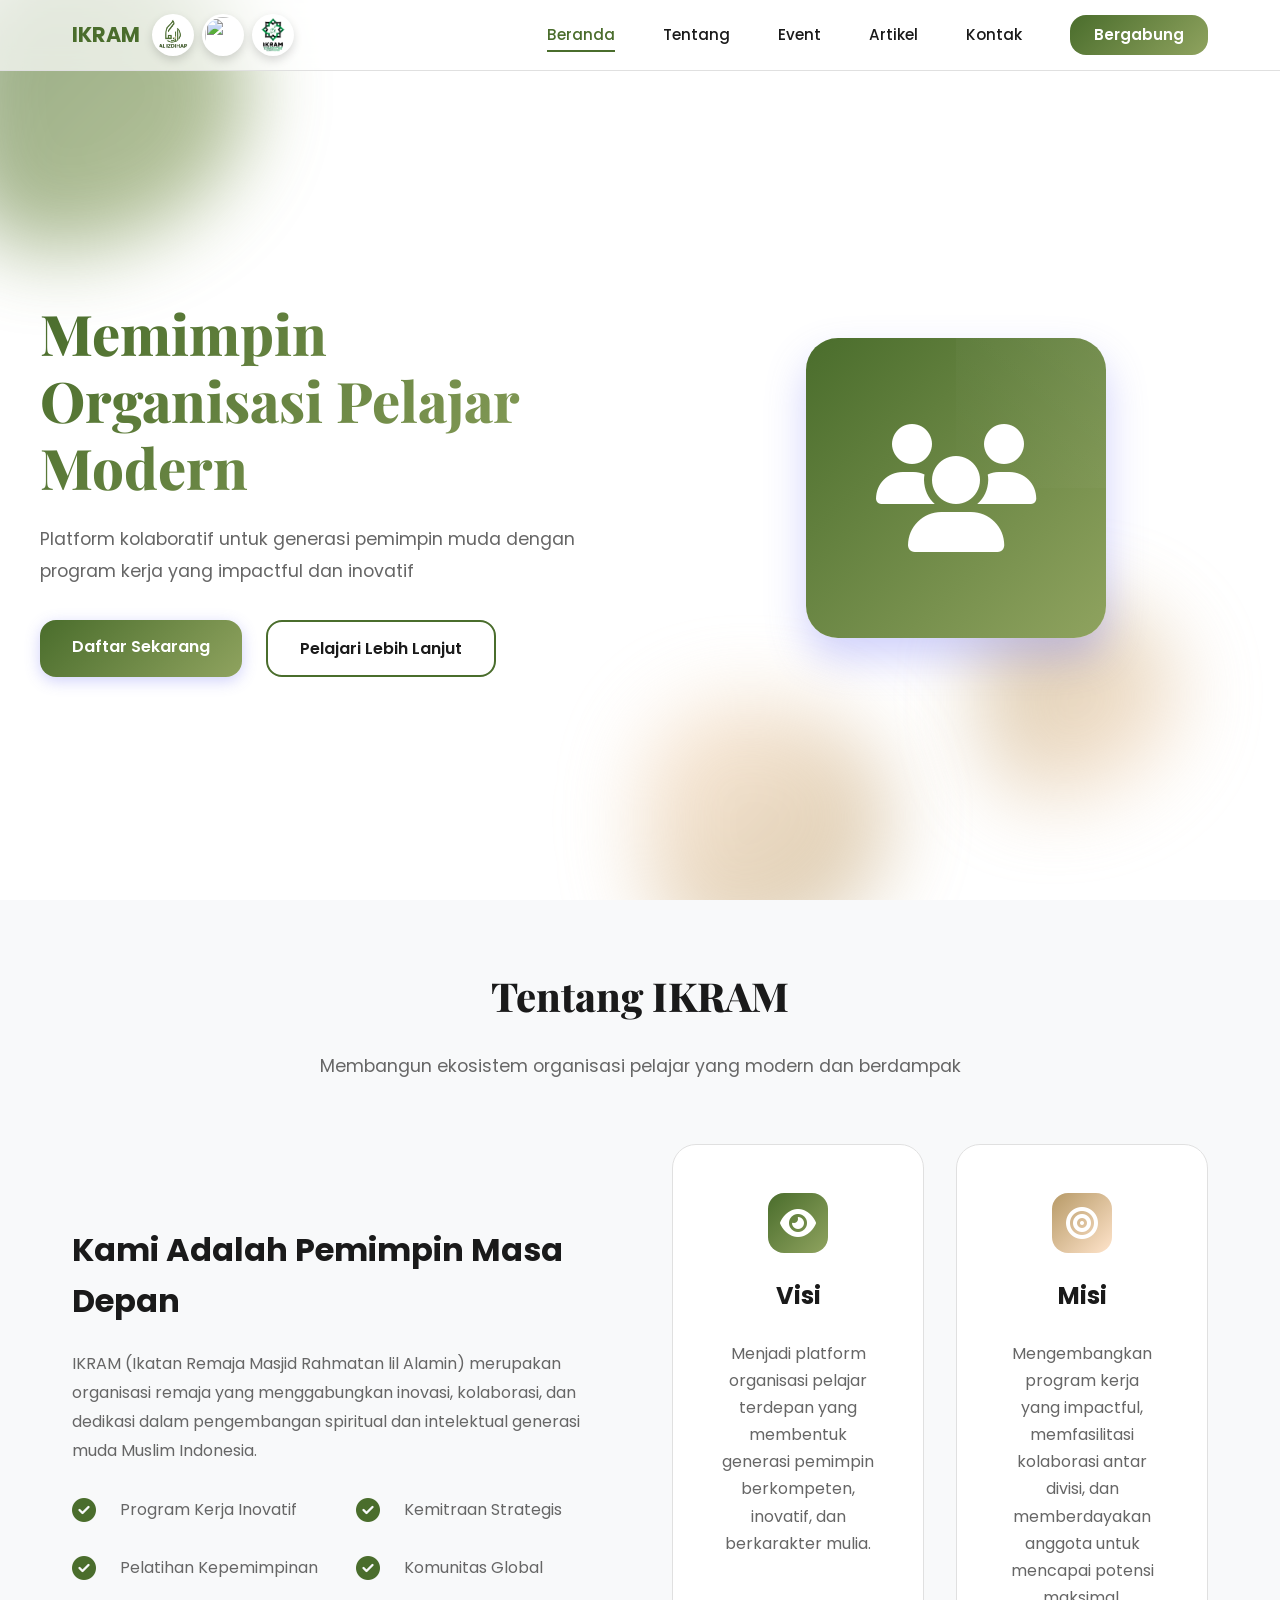
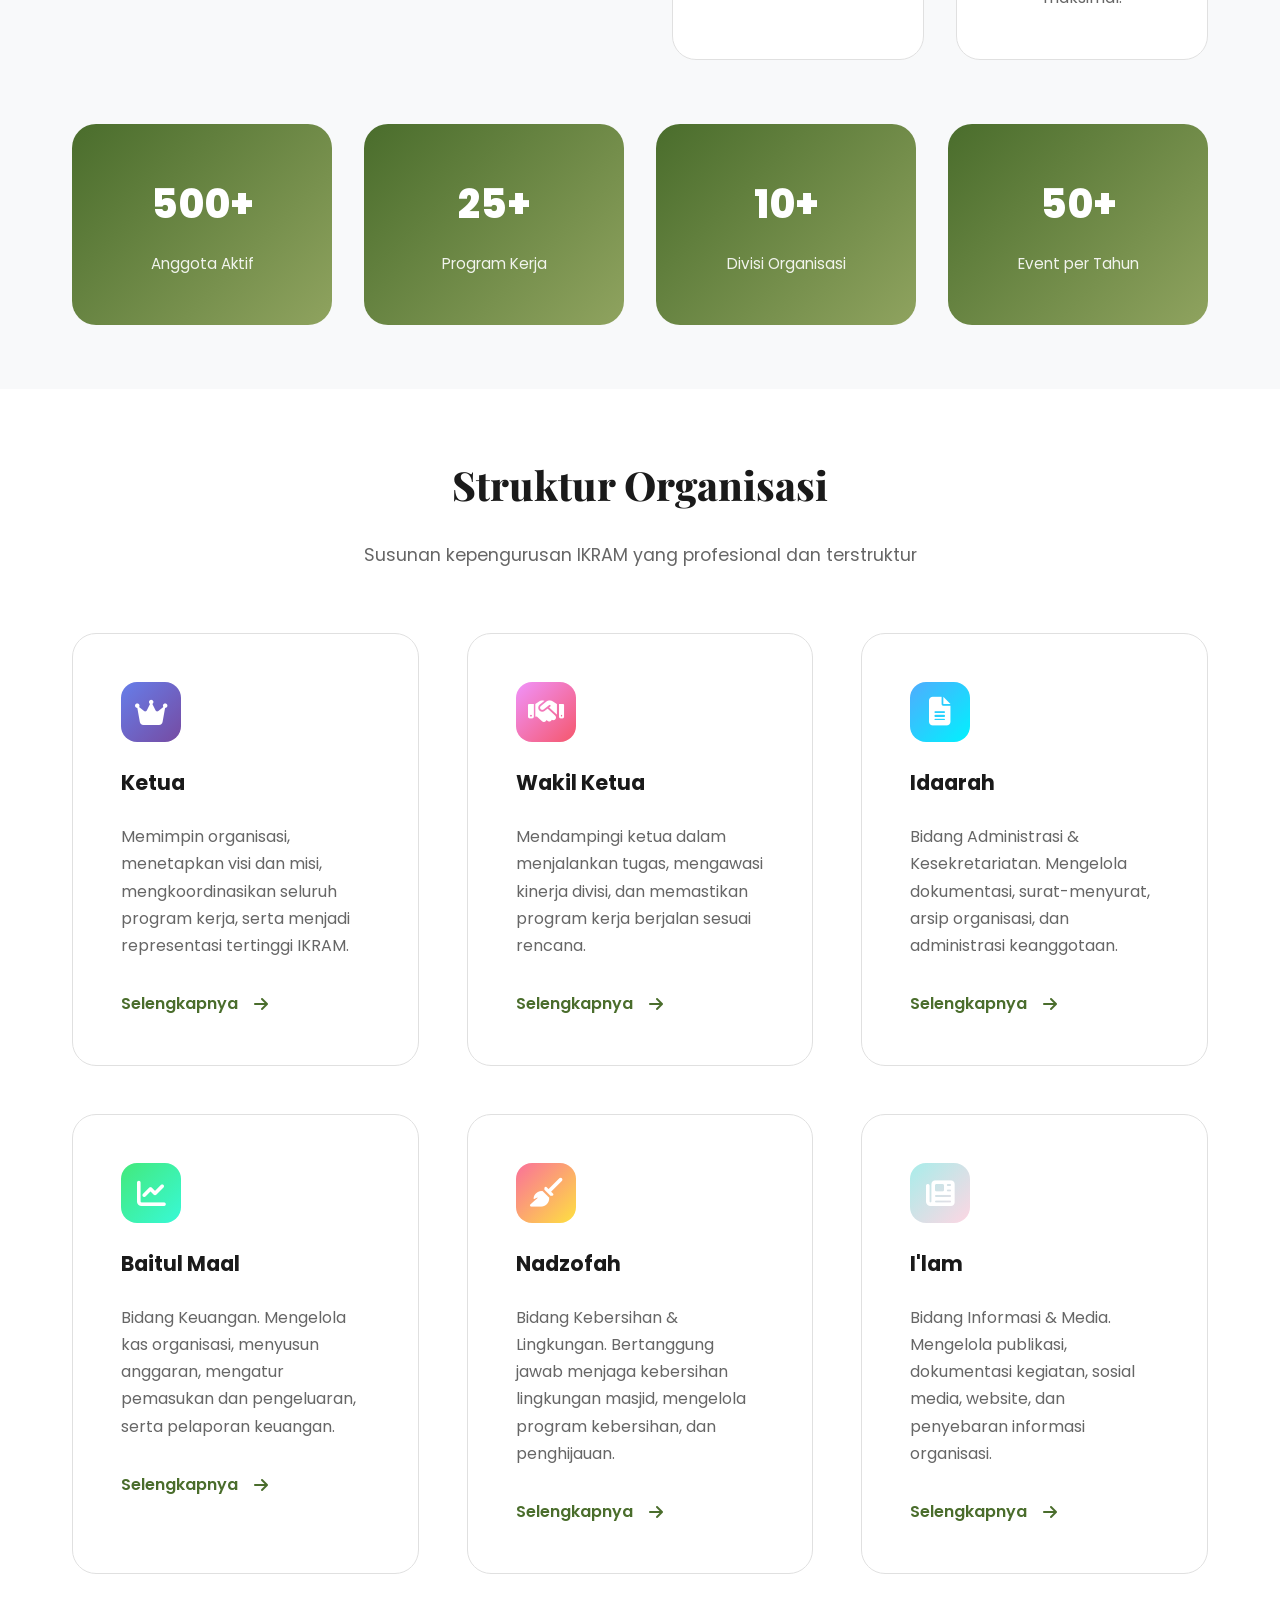
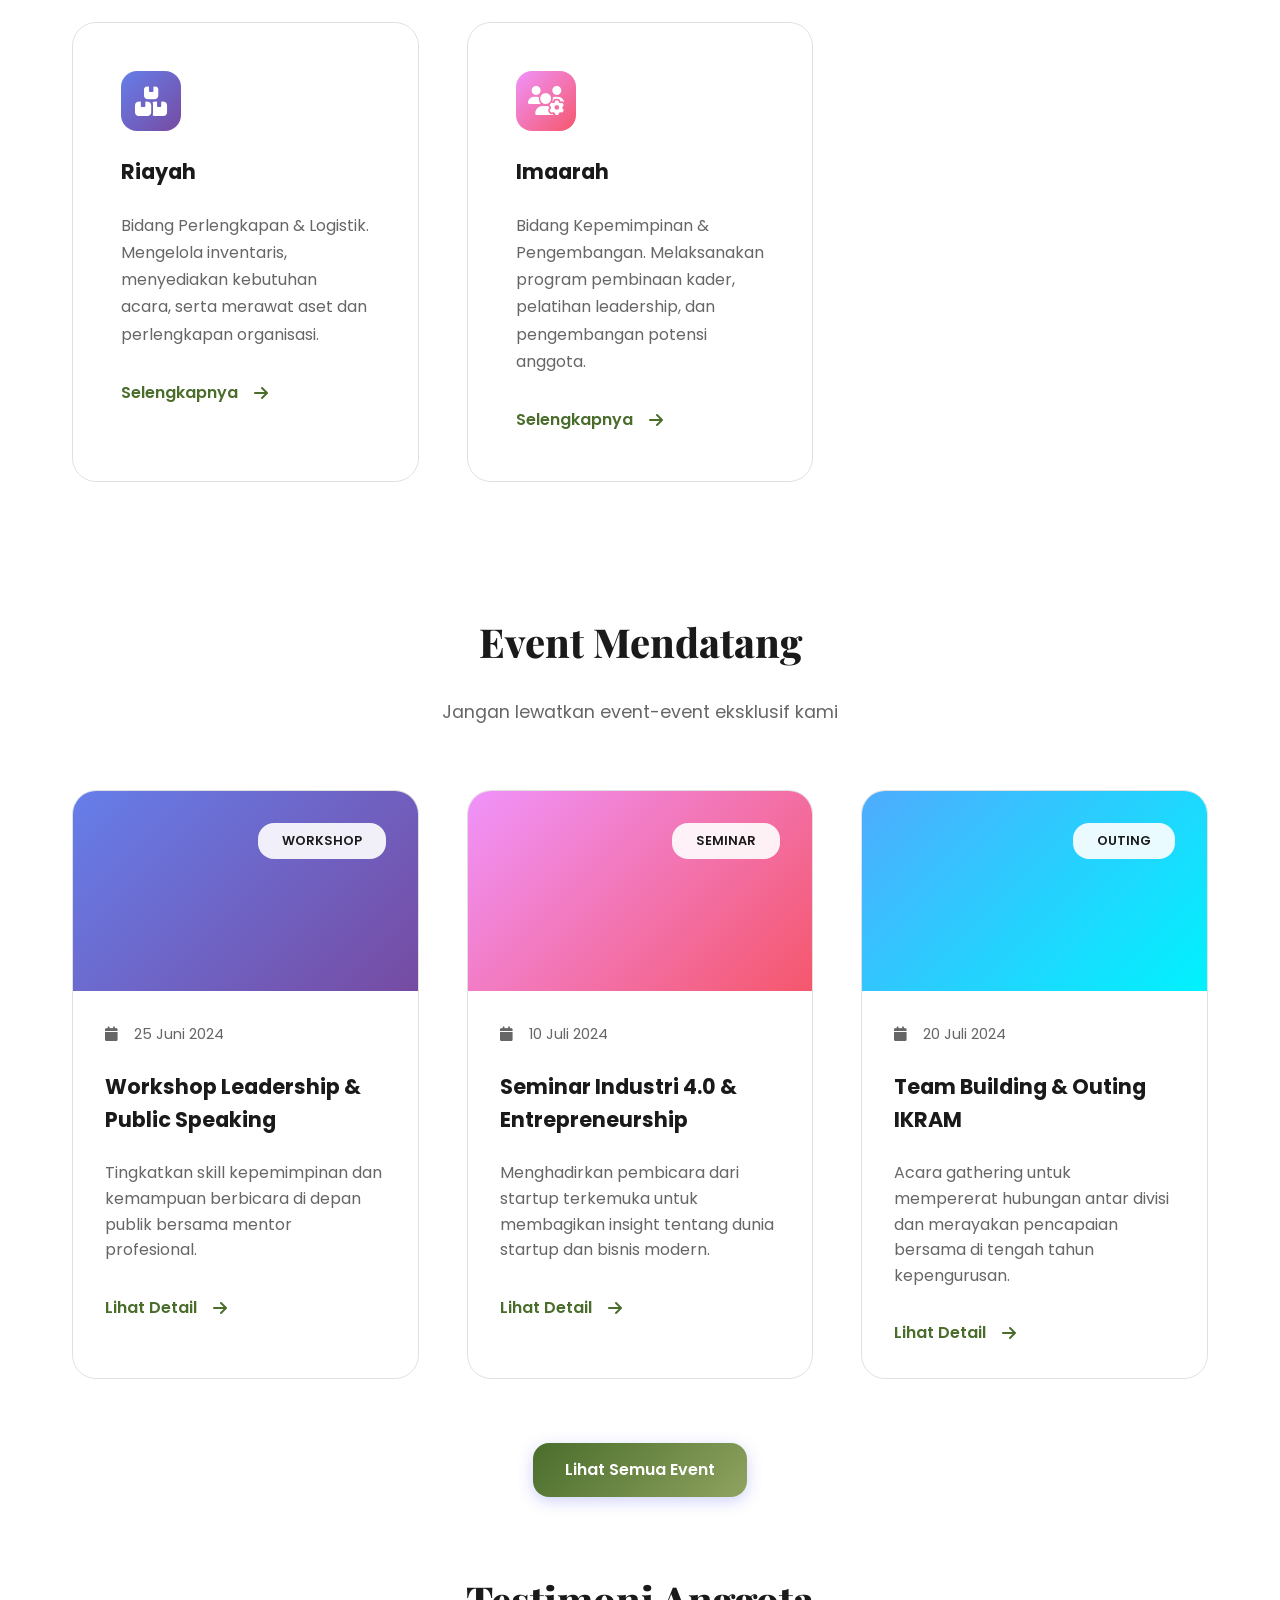
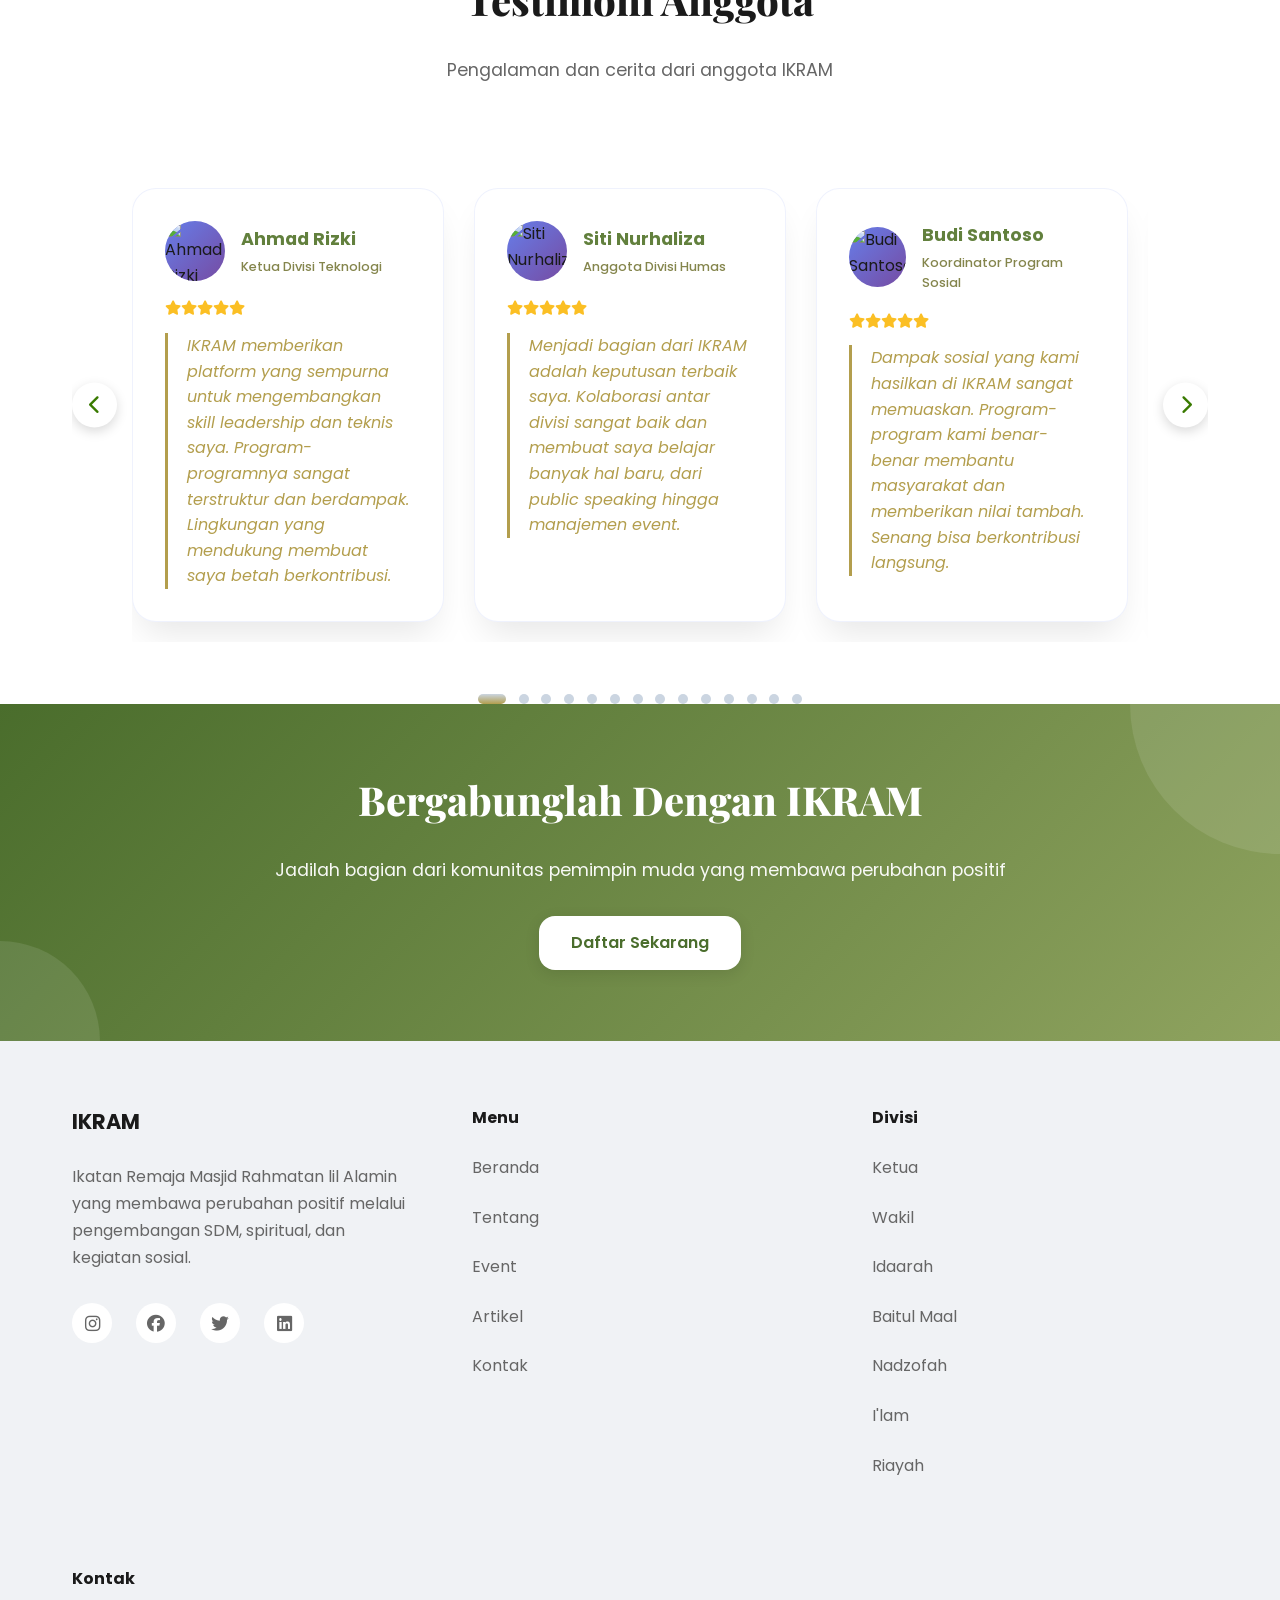
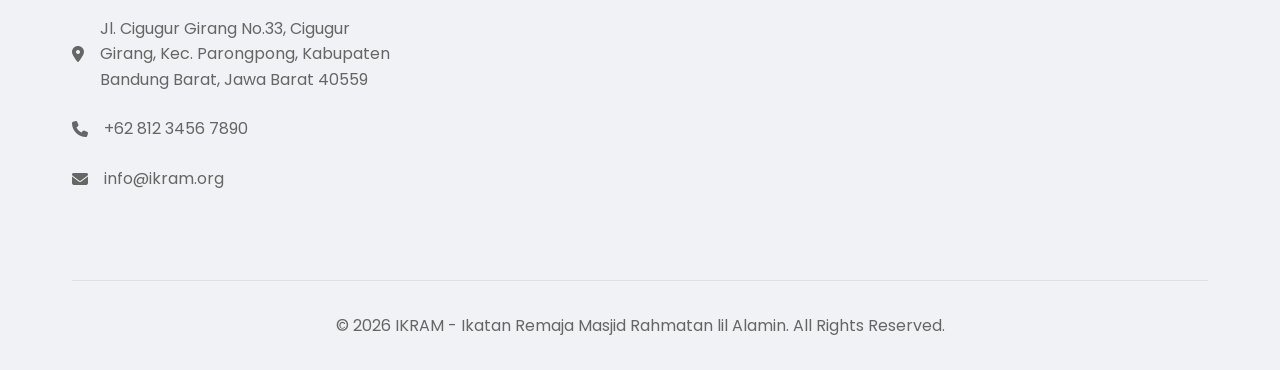
==== index.html @ d7d1c304 "first commit" ====
<!DOCTYPE html>
<html lang="id">
<head>
    <meta charset="UTF-8">
    <meta name="viewport" content="width=device-width, initial-scale=1.0">
    <meta name="description" content="IKRAM - Ikatan Remaja Masjid Rahmatan lil Alamin dengan Program Kerja Inovatif dan Impactful">
    <meta name="keywords" content="ikatan remaja masjid, organisasi remaja islam, forum remaja, platform remaja masjid">
    <title>IKRAM - Ikatan Remaja Masjid Rahmatan lil Alamin</title>
    
    <!-- Google Fonts -->
    <link href="https://fonts.googleapis.com/css2?family=Poppins:wght@300;400;500;600;700;800&family=Playfair+Display:wght@700;800&display=swap" rel="stylesheet">
    
    <!-- Font Awesome -->
    <link rel="stylesheet" href="https://cdnjs.cloudflare.com/ajax/libs/font-awesome/6.4.0/css/all.min.css">
    
    <!-- AOS Animation -->
    <link href="https://unpkg.com/aos@2.3.1/dist/aos.css" rel="stylesheet">
    
    <!-- Main CSS -->
    <link rel="stylesheet" href="assets/css/style.css">
</head>
<body>
    <!-- Loading Animation -->
    <div id="loading" class="loading-container">
        <div class="loader">
            <span></span>
            <span></span>
            <span></span>
        </div>
    </div>

    <!-- Scroll Progress Bar -->
    <div id="scrollProgress" class="scroll-progress"></div>

    <!-- Navigation -->
    <nav class="navbar" id="navbar">
        <div class="nav-container">
        <div class="nav-logo">
        <span style="color: #4A6D2C;">IKRAM</span>
            <div class="logo-group">
                <img src="assets/icon/Artboard1_3.png" alt="">
                <img src="assets/icon/logo dti.png" alt="">
                <img src="assets/icon/LOGO IKRAM (resolusi kecil).png" alt="">
            </div>
        </div>
            
            <div class="nav-menu" id="navMenu">
                <a href="index.html" class="nav-link active">Beranda</a>
                <a href="#about" class="nav-link scroll-link">Tentang</a>
                <a href="event.html" class="nav-link">Event</a>
                <a href="article.html" class="nav-link">Artikel</a>
                <a href="contact.html" class="nav-link">Kontak</a>
                <a href="#" class="nav-link btn-join">Bergabung</a>
            </div>
        </div>
    </nav>

    <!-- Hero Section -->
    <section class="hero">
        <div class="hero-background">
            <div class="blob blob-1"></div>
            <div class="blob blob-2"></div>
            <div class="blob blob-3"></div>
        </div>
        
        <div class="hero-content">
            <div class="hero-text" data-aos="fade-up" data-aos-duration="800">
                <h1 class="hero-title">Memimpin Organisasi Pelajar Modern</h1>
                <p class="hero-subtitle">Platform kolaboratif untuk generasi pemimpin muda dengan program kerja yang impactful dan inovatif</p>
                <div class="hero-buttons">
                    <a href="contact.html" class="btn btn-primary" data-aos="fade-up" data-aos-delay="100">Daftar Sekarang</a>
                    <a href="#about" class="btn btn-secondary scroll-link" data-aos="fade-up" data-aos-delay="200">Pelajari Lebih Lanjut</a>
                </div>
            </div>
            
            <div class="hero-illustration" data-aos="fade-left" data-aos-duration="800">
                <div class="illustration-box">
                    <i class="fas fa-users"></i>
                </div>
            </div>
        </div>
    </section>

    <!-- About Section -->
    <section id="about" class="about">
        <div class="container">
            <div class="section-header" data-aos="fade-up">
                <h2>Tentang IKRAM</h2>
                <p>Membangun ekosistem organisasi pelajar yang modern dan berdampak</p>
            </div>

            <div class="about-content">
                <div class="about-text" data-aos="fade-right">
                    <h3>Kami Adalah Pemimpin Masa Depan</h3>
                    <p>IKRAM (Ikatan Remaja Masjid Rahmatan lil Alamin) merupakan organisasi remaja yang menggabungkan inovasi, kolaborasi, dan dedikasi dalam pengembangan spiritual dan intelektual generasi muda Muslim Indonesia.</p>
                    
                    <div class="about-features">
                        <div class="feature-item">
                            <i class="fas fa-check-circle"></i>
                            <span>Program Kerja Inovatif</span>
                        </div>
                        <div class="feature-item">
                            <i class="fas fa-check-circle"></i>
                            <span>Kemitraan Strategis</span>
                        </div>
                        <div class="feature-item">
                            <i class="fas fa-check-circle"></i>
                            <span>Pelatihan Kepemimpinan</span>
                        </div>
                        <div class="feature-item">
                            <i class="fas fa-check-circle"></i>
                            <span>Komunitas Global</span>
                        </div>
                    </div>
                </div>

                <div class="about-vision-mission" data-aos="fade-left">
                    <div class="vm-card vision">
                        <div class="vm-icon">
                            <i class="fas fa-eye"></i>
                        </div>
                        <h4>Visi</h4>
                        <p>Menjadi platform organisasi pelajar terdepan yang membentuk generasi pemimpin berkompeten, inovatif, dan berkarakter mulia.</p>
                    </div>
                    <div class="vm-card mission">
                        <div class="vm-icon">
                            <i class="fas fa-bullseye"></i>
                        </div>
                        <h4>Misi</h4>
                        <p>Mengembangkan program kerja yang impactful, memfasilitasi kolaborasi antar divisi, dan memberdayakan anggota untuk mencapai potensi maksimal.</p>
                    </div>
                </div>
            </div>

            <!-- Statistics -->
            <div class="statistics" data-aos="zoom-in">
                <div class="stat-card">
                    <h3>500+</h3>
                    <p>Anggota Aktif</p>
                </div>
                <div class="stat-card">
                    <h3>25+</h3>
                    <p>Program Kerja</p>
                </div>
                <div class="stat-card">
                    <h3>10+</h3>
                    <p>Divisi Organisasi</p>
                </div>
                <div class="stat-card">
                    <h3>50+</h3>
                    <p>Event per Tahun</p>
                </div>
            </div>
        </div>
    </section>

    <!-- Divisi Section - STRUKTUR ORGANISASI -->
    <section class="divisi">
        <div class="container">
            <div class="section-header" data-aos="fade-up">
                <h2>Struktur Organisasi</h2>
                <p>Susunan kepengurusan IKRAM yang profesional dan terstruktur</p>
            </div>

            <div class="divisi-grid">
                <!-- 1. Ketua -->
                <div class="divisi-card" data-aos="fade-up" data-aos-delay="0">
                    <div class="divisi-icon" style="background: linear-gradient(135deg, #667eea 0%, #764ba2 100%);">
                        <i class="fas fa-crown"></i>
                    </div>
                    <h3>Ketua</h3>
                    <p>Memimpin organisasi, menetapkan visi dan misi, mengkoordinasikan seluruh program kerja, serta menjadi representasi tertinggi IKRAM.</p>
                    <a href="#" class="divisi-link">Selengkapnya <i class="fas fa-arrow-right"></i></a>
                </div>

                <!-- 2. Wakil -->
                <div class="divisi-card" data-aos="fade-up" data-aos-delay="100">
                    <div class="divisi-icon" style="background: linear-gradient(135deg, #f093fb 0%, #f5576c 100%);">
                        <i class="fas fa-handshake"></i>
                    </div>
                    <h3>Wakil Ketua</h3>
                    <p>Mendampingi ketua dalam menjalankan tugas, mengawasi kinerja divisi, dan memastikan program kerja berjalan sesuai rencana.</p>
                    <a href="#" class="divisi-link">Selengkapnya <i class="fas fa-arrow-right"></i></a>
                </div>

                <!-- 3. Idaarah (Administrasi & Kesekretariatan) -->
                <div class="divisi-card" data-aos="fade-up" data-aos-delay="200">
                    <div class="divisi-icon" style="background: linear-gradient(135deg, #4facfe 0%, #00f2fe 100%);">
                        <i class="fas fa-file-alt"></i>
                    </div>
                    <h3>Idaarah</h3>
                    <p>Bidang Administrasi & Kesekretariatan. Mengelola dokumentasi, surat-menyurat, arsip organisasi, dan administrasi keanggotaan.</p>
                    <a href="#" class="divisi-link">Selengkapnya <i class="fas fa-arrow-right"></i></a>
                </div>

                <!-- 4. Baitul Maal (Keuangan) -->
                <div class="divisi-card" data-aos="fade-up" data-aos-delay="300">
                    <div class="divisi-icon" style="background: linear-gradient(135deg, #43e97b 0%, #38f9d7 100%);">
                        <i class="fas fa-chart-line"></i>
                    </div>
                    <h3>Baitul Maal</h3>
                    <p>Bidang Keuangan. Mengelola kas organisasi, menyusun anggaran, mengatur pemasukan dan pengeluaran, serta pelaporan keuangan.</p>
                    <a href="#" class="divisi-link">Selengkapnya <i class="fas fa-arrow-right"></i></a>
                </div>

                <!-- 5. Nadzofah (Kebersihan & Lingkungan) -->
                <div class="divisi-card" data-aos="fade-up" data-aos-delay="400">
                    <div class="divisi-icon" style="background: linear-gradient(135deg, #fa709a 0%, #fee140 100%);">
                        <i class="fas fa-broom"></i>
                    </div>
                    <h3>Nadzofah</h3>
                    <p>Bidang Kebersihan & Lingkungan. Bertanggung jawab menjaga kebersihan lingkungan masjid, mengelola program kebersihan, dan penghijauan.</p>
                    <a href="#" class="divisi-link">Selengkapnya <i class="fas fa-arrow-right"></i></a>
                </div>

                <!-- 6. I'lam (Informasi & Media) -->
                <div class="divisi-card" data-aos="fade-up" data-aos-delay="500">
                    <div class="divisi-icon" style="background: linear-gradient(135deg, #a8edea 0%, #fed6e3 100%);">
                        <i class="fas fa-newspaper"></i>
                    </div>
                    <h3>I'lam</h3>
                    <p>Bidang Informasi & Media. Mengelola publikasi, dokumentasi kegiatan, sosial media, website, dan penyebaran informasi organisasi.</p>
                    <a href="#" class="divisi-link">Selengkapnya <i class="fas fa-arrow-right"></i></a>
                </div>

                <!-- 7. Riayah (Perlengkapan & Logistik) -->
                <div class="divisi-card" data-aos="fade-up" data-aos-delay="600">
                    <div class="divisi-icon" style="background: linear-gradient(135deg, #667eea 0%, #764ba2 100%);">
                        <i class="fas fa-boxes"></i>
                    </div>
                    <h3>Riayah</h3>
                    <p>Bidang Perlengkapan & Logistik. Mengelola inventaris, menyediakan kebutuhan acara, serta merawat aset dan perlengkapan organisasi.</p>
                    <a href="#" class="divisi-link">Selengkapnya <i class="fas fa-arrow-right"></i></a>
                </div>

                <!-- 8. Imaarah (Kepemimpinan & Pengembangan) -->
                <div class="divisi-card" data-aos="fade-up" data-aos-delay="700">
                    <div class="divisi-icon" style="background: linear-gradient(135deg, #f093fb 0%, #f5576c 100%);">
                        <i class="fas fa-users-cog"></i>
                    </div>
                    <h3>Imaarah</h3>
                    <p>Bidang Kepemimpinan & Pengembangan. Melaksanakan program pembinaan kader, pelatihan leadership, dan pengembangan potensi anggota.</p>
                    <a href="#" class="divisi-link">Selengkapnya <i class="fas fa-arrow-right"></i></a>
                </div>
            </div>
        </div>
    </section>

    <!-- Featured Section (Event Preview) -->
    <section class="featured">
        <div class="container">
            <div class="section-header" data-aos="fade-up">
                <h2>Event Mendatang</h2>
                <p>Jangan lewatkan event-event eksklusif kami</p>
            </div>

            <div class="featured-grid">
                <div class="featured-card" data-aos="fade-up">
                    <div class="featured-image" style="background: linear-gradient(135deg, #667eea 0%, #764ba2 100%);">
                        <span class="featured-category">Workshop</span>
                    </div>
                    <div class="featured-content">
                        <div class="featured-date">
                            <i class="fas fa-calendar"></i>
                            25 Juni 2024
                        </div>
                        <h3>Workshop Leadership & Public Speaking</h3>
                        <p>Tingkatkan skill kepemimpinan dan kemampuan berbicara di depan publik bersama mentor profesional.</p>
                        <a href="event.html" class="featured-link">Lihat Detail <i class="fas fa-arrow-right"></i></a>
                    </div>
                </div>

                <div class="featured-card" data-aos="fade-up" data-aos-delay="100">
                    <div class="featured-image" style="background: linear-gradient(135deg, #f093fb 0%, #f5576c 100%);">
                        <span class="featured-category">Seminar</span>
                    </div>
                    <div class="featured-content">
                        <div class="featured-date">
                            <i class="fas fa-calendar"></i>
                            10 Juli 2024
                        </div>
                        <h3>Seminar Industri 4.0 & Entrepreneurship</h3>
                        <p>Menghadirkan pembicara dari startup terkemuka untuk membagikan insight tentang dunia startup dan bisnis modern.</p>
                        <a href="event.html" class="featured-link">Lihat Detail <i class="fas fa-arrow-right"></i></a>
                    </div>
                </div>

                <div class="featured-card" data-aos="fade-up" data-aos-delay="200">
                    <div class="featured-image" style="background: linear-gradient(135deg, #4facfe 0%, #00f2fe 100%);">
                        <span class="featured-category">Outing</span>
                    </div>
                    <div class="featured-content">
                        <div class="featured-date">
                            <i class="fas fa-calendar"></i>
                            20 Juli 2024
                        </div>
                        <h3>Team Building & Outing IKRAM</h3>
                        <p>Acara gathering untuk mempererat hubungan antar divisi dan merayakan pencapaian bersama di tengah tahun kepengurusan.</p>
                        <a href="event.html" class="featured-link">Lihat Detail <i class="fas fa-arrow-right"></i></a>
                    </div>
                </div>
            </div>

            <div class="see-all-btn" data-aos="fade-up">
                <a href="event.html" class="btn btn-primary">Lihat Semua Event</a>
            </div>
        </div>
    </section>

<!-- Testimonial Section - Slider Cards (Multi Card) -->
<section class="testimonial">
    <div class="container">
        <div class="section-header" data-aos="fade-up">
            <h2>Testimoni Anggota</h2>
            <p>Pengalaman dan cerita dari anggota IKRAM</p>
        </div>

        <!-- Testimonial Slider Container -->
        <div class="testimonial-slider-container" data-aos="fade-up">
            <div class="testimonial-slider-wrapper" id="testimonialSlider">
                <!-- Card 1 -->
                <div class="testimonial-card-item">
                    <div class="testimonial-header">
                        <div class="member-photo">
                            <img src="https://randomuser.me/api/portraits/men/32.jpg" alt="Ahmad Rizki">
                        </div>
                        <div class="testimonial-info">
                            <h4>Ahmad Rizki</h4>
                            <p>Ketua Divisi Teknologi</p>
                        </div>
                    </div>
                    <div class="testimonial-rating">
                        <i class="fas fa-star"></i><i class="fas fa-star"></i><i class="fas fa-star"></i><i class="fas fa-star"></i><i class="fas fa-star"></i>
                    </div>
                    <p class="testimonial-text">IKRAM memberikan platform yang sempurna untuk mengembangkan skill leadership dan teknis saya. Program-programnya sangat terstruktur dan berdampak. Lingkungan yang mendukung membuat saya betah berkontribusi.</p>
                </div>

                <!-- Card 2 -->
                <div class="testimonial-card-item">
                    <div class="testimonial-header">
                        <div class="member-photo">
                            <img src="https://randomuser.me/api/portraits/women/68.jpg" alt="Siti Nurhaliza">
                        </div>
                        <div class="testimonial-info">
                            <h4>Siti Nurhaliza</h4>
                            <p>Anggota Divisi Humas</p>
                        </div>
                    </div>
                    <div class="testimonial-rating">
                        <i class="fas fa-star"></i><i class="fas fa-star"></i><i class="fas fa-star"></i><i class="fas fa-star"></i><i class="fas fa-star"></i>
                    </div>
                    <p class="testimonial-text">Menjadi bagian dari IKRAM adalah keputusan terbaik saya. Kolaborasi antar divisi sangat baik dan membuat saya belajar banyak hal baru, dari public speaking hingga manajemen event.</p>
                </div>

                <!-- Card 3 -->
                <div class="testimonial-card-item">
                    <div class="testimonial-header">
                        <div class="member-photo">
                            <img src="https://randomuser.me/api/portraits/men/45.jpg" alt="Budi Santoso">
                        </div>
                        <div class="testimonial-info">
                            <h4>Budi Santoso</h4>
                            <p>Koordinator Program Sosial</p>
                        </div>
                    </div>
                    <div class="testimonial-rating">
                        <i class="fas fa-star"></i><i class="fas fa-star"></i><i class="fas fa-star"></i><i class="fas fa-star"></i><i class="fas fa-star"></i>
                    </div>
                    <p class="testimonial-text">Dampak sosial yang kami hasilkan di IKRAM sangat memuaskan. Program-program kami benar-benar membantu masyarakat dan memberikan nilai tambah. Senang bisa berkontribusi langsung.</p>
                </div>

                <!-- Card 4 -->
                <div class="testimonial-card-item">
                    <div class="testimonial-header">
                        <div class="member-photo">
                            <img src="https://randomuser.me/api/portraits/women/89.jpg" alt="Dewi Lestari">
                        </div>
                        <div class="testimonial-info">
                            <h4>Dewi Lestari</h4>
                            <p>Sekretaris Umum</p>
                        </div>
                    </div>
                    <div class="testimonial-rating">
                        <i class="fas fa-star"></i><i class="fas fa-star"></i><i class="fas fa-star"></i><i class="fas fa-star"></i><i class="fas fa-star"></i>
                    </div>
                    <p class="testimonial-text">Manajemen organisasi di IKRAM sangat profesional. Pengalaman menjadi sekretaris mengajarkan saya kedisiplinan dan administrasi yang baik. Sangat direkomendasikan!</p>
                </div>

                <!-- Card 5 -->
                <div class="testimonial-card-item">
                    <div class="testimonial-header">
                        <div class="member-photo">
                            <img src="https://randomuser.me/api/portraits/men/12.jpg" alt="Rizky Febrian">
                        </div>
                        <div class="testimonial-info">
                            <h4>Rizky Febrian</h4>
                            <p>Divisi Kemitraan</p>
                        </div>
                    </div>
                    <div class="testimonial-rating">
                        <i class="fas fa-star"></i><i class="fas fa-star"></i><i class="fas fa-star"></i><i class="fas fa-star"></i><i class="fas fa-star"></i>
                    </div>
                    <p class="testimonial-text">Network dan relasi yang saya dapatkan di IKRAM sangat luar biasa. Banyak mitra strategis yang saya kenal, membuka peluang karir dan kolaborasi ke depannya.</p>
                </div>

                <!-- Card 6 -->
                <div class="testimonial-card-item">
                    <div class="testimonial-header">
                        <div class="member-photo">
                            <img src="https://randomuser.me/api/portraits/women/23.jpg" alt="Rina Amelia">
                        </div>
                        <div class="testimonial-info">
                            <h4>Rina Amelia</h4>
                            <p>Divisi Pengembangan SDM</p>
                        </div>
                    </div>
                    <div class="testimonial-rating">
                        <i class="fas fa-star"></i><i class="fas fa-star"></i><i class="fas fa-star"></i><i class="fas fa-star"></i><i class="fas fa-star"></i>
                    </div>
                    <p class="testimonial-text">Pelatihan-pelatihan yang diadakan sangat berkualitas. Saya merasa skill public speaking dan leadership saya meningkat drastis setelah mengikuti program IKRAM.</p>
                </div>

                <!-- Card 7 -->
                <div class="testimonial-card-item">
                    <div class="testimonial-header">
                        <div class="member-photo">
                            <img src="https://randomuser.me/api/portraits/men/56.jpg" alt="Andi Wijaya">
                        </div>
                        <div class="testimonial-info">
                            <h4>Andi Wijaya</h4>
                            <p>Divisi Program Akademik</p>
                        </div>
                    </div>
                    <div class="testimonial-rating">
                        <i class="fas fa-star"></i><i class="fas fa-star"></i><i class="fas fa-star"></i><i class="fas fa-star"></i><i class="fas fa-star"></i>
                    </div>
                    <p class="testimonial-text">Lingkungan IKRAM sangat mendukung prestasi akademik. Saya bisa berbagi ilmu dengan anggota lain dan termotivasi untuk terus belajar dan berprestasi.</p>
                </div>
                <!-- Card 1 -->
                <div class="testimonial-card-item">
                    <div class="testimonial-header">
                        <div class="member-photo">
                            <img src="https://randomuser.me/api/portraits/men/32.jpg" alt="Ahmad Rizki">
                        </div>
                        <div class="testimonial-info">
                            <h4>Ahmad Rizki</h4>
                            <p>Ketua Divisi Teknologi</p>
                        </div>
                    </div>
                    <div class="testimonial-rating">
                        <i class="fas fa-star"></i><i class="fas fa-star"></i><i class="fas fa-star"></i><i class="fas fa-star"></i><i class="fas fa-star"></i>
                    </div>
                    <p class="testimonial-text">IKRAM memberikan platform yang sempurna untuk mengembangkan skill leadership dan teknis saya. Program-programnya sangat terstruktur dan berdampak. Lingkungan yang mendukung membuat saya betah berkontribusi.</p>
                </div>

                <!-- Card 2 -->
                <div class="testimonial-card-item">
                    <div class="testimonial-header">
                        <div class="member-photo">
                            <img src="https://randomuser.me/api/portraits/women/68.jpg" alt="Siti Nurhaliza">
                        </div>
                        <div class="testimonial-info">
                            <h4>Siti Nurhaliza</h4>
                            <p>Anggota Divisi Humas</p>
                        </div>
                    </div>
                    <div class="testimonial-rating">
                        <i class="fas fa-star"></i><i class="fas fa-star"></i><i class="fas fa-star"></i><i class="fas fa-star"></i><i class="fas fa-star"></i>
                    </div>
                    <p class="testimonial-text">Menjadi bagian dari IKRAM adalah keputusan terbaik saya. Kolaborasi antar divisi sangat baik dan membuat saya belajar banyak hal baru, dari public speaking hingga manajemen event.</p>
                </div>

                <!-- Card 3 -->
                <div class="testimonial-card-item">
                    <div class="testimonial-header">
                        <div class="member-photo">
                            <img src="https://randomuser.me/api/portraits/men/45.jpg" alt="Budi Santoso">
                        </div>
                        <div class="testimonial-info">
                            <h4>Budi Santoso</h4>
                            <p>Koordinator Program Sosial</p>
                        </div>
                    </div>
                    <div class="testimonial-rating">
                        <i class="fas fa-star"></i><i class="fas fa-star"></i><i class="fas fa-star"></i><i class="fas fa-star"></i><i class="fas fa-star"></i>
                    </div>
                    <p class="testimonial-text">Dampak sosial yang kami hasilkan di IKRAM sangat memuaskan. Program-program kami benar-benar membantu masyarakat dan memberikan nilai tambah. Senang bisa berkontribusi langsung.</p>
                </div>

                <!-- Card 4 -->
                <div class="testimonial-card-item">
                    <div class="testimonial-header">
                        <div class="member-photo">
                            <img src="https://randomuser.me/api/portraits/women/89.jpg" alt="Dewi Lestari">
                        </div>
                        <div class="testimonial-info">
                            <h4>Dewi Lestari</h4>
                            <p>Sekretaris Umum</p>
                        </div>
                    </div>
                    <div class="testimonial-rating">
                        <i class="fas fa-star"></i><i class="fas fa-star"></i><i class="fas fa-star"></i><i class="fas fa-star"></i><i class="fas fa-star"></i>
                    </div>
                    <p class="testimonial-text">Manajemen organisasi di IKRAM sangat profesional. Pengalaman menjadi sekretaris mengajarkan saya kedisiplinan dan administrasi yang baik. Sangat direkomendasikan!</p>
                </div>

                <!-- Card 5 -->
                <div class="testimonial-card-item">
                    <div class="testimonial-header">
                        <div class="member-photo">
                            <img src="https://randomuser.me/api/portraits/men/12.jpg" alt="Rizky Febrian">
                        </div>
                        <div class="testimonial-info">
                            <h4>Rizky Febrian</h4>
                            <p>Divisi Kemitraan</p>
                        </div>
                    </div>
                    <div class="testimonial-rating">
                        <i class="fas fa-star"></i><i class="fas fa-star"></i><i class="fas fa-star"></i><i class="fas fa-star"></i><i class="fas fa-star"></i>
                    </div>
                    <p class="testimonial-text">Network dan relasi yang saya dapatkan di IKRAM sangat luar biasa. Banyak mitra strategis yang saya kenal, membuka peluang karir dan kolaborasi ke depannya.</p>
                </div>

                <!-- Card 6 -->
                <div class="testimonial-card-item">
                    <div class="testimonial-header">
                        <div class="member-photo">
                            <img src="https://randomuser.me/api/portraits/women/23.jpg" alt="Rina Amelia">
                        </div>
                        <div class="testimonial-info">
                            <h4>Rina Amelia</h4>
                            <p>Divisi Pengembangan SDM</p>
                        </div>
                    </div>
                    <div class="testimonial-rating">
                        <i class="fas fa-star"></i><i class="fas fa-star"></i><i class="fas fa-star"></i><i class="fas fa-star"></i><i class="fas fa-star"></i>
                    </div>
                    <p class="testimonial-text">Pelatihan-pelatihan yang diadakan sangat berkualitas. Saya merasa skill public speaking dan leadership saya meningkat drastis setelah mengikuti program IKRAM.</p>
                </div>

                <!-- Card 7 -->
                <div class="testimonial-card-item">
                    <div class="testimonial-header">
                        <div class="member-photo">
                            <img src="https://randomuser.me/api/portraits/men/56.jpg" alt="Andi Wijaya">
                        </div>
                        <div class="testimonial-info">
                            <h4>Andi Wijaya</h4>
                            <p>Divisi Program Akademik</p>
                        </div>
                    </div>
                    <div class="testimonial-rating">
                        <i class="fas fa-star"></i><i class="fas fa-star"></i><i class="fas fa-star"></i><i class="fas fa-star"></i><i class="fas fa-star"></i>
                    </div>
                    <p class="testimonial-text">Lingkungan IKRAM sangat mendukung prestasi akademik. Saya bisa berbagi ilmu dengan anggota lain dan termotivasi untuk terus belajar dan berprestasi.</p>
                </div>
            </div>

            <!-- Navigation Buttons -->
            <button class="slider-btn prev-btn" id="prevBtn">
                <i class="fas fa-chevron-left"></i>
            </button>
            <button class="slider-btn next-btn" id="nextBtn">
                <i class="fas fa-chevron-right"></i>
            </button>
        </div>

        <!-- Dots Indicator -->
        <div class="testimonial-dots" id="testimonialDots">
            <!-- Dots akan di-generate oleh JS -->
        </div>
    </div>
</section>

    <!-- CTA Section -->
    <section class="cta">
        <div class="container">
            <div class="cta-content" data-aos="zoom-in">
                <h2>Bergabunglah Dengan IKRAM</h2>
                <p>Jadilah bagian dari komunitas pemimpin muda yang membawa perubahan positif</p>
                <a href="contact.html" class="btn btn-light">Daftar Sekarang</a>
            </div>
        </div>
    </section>

    <!-- Footer -->
    <footer class="footer">
        <div class="container">
            <div class="footer-content">
                <div class="footer-section">
                    <h3>IKRAM</h3>
                    <p>Ikatan Remaja Masjid Rahmatan lil Alamin yang membawa perubahan positif melalui pengembangan SDM, spiritual, dan kegiatan sosial.</p>
                    <div class="social-links">
                        <a href="#" title="Instagram"><i class="fab fa-instagram"></i></a>
                        <a href="#" title="Facebook"><i class="fab fa-facebook"></i></a>
                        <a href="#" title="Twitter"><i class="fab fa-twitter"></i></a>
                        <a href="#" title="LinkedIn"><i class="fab fa-linkedin"></i></a>
                    </div>
                </div>

                <div class="footer-section">
                    <h4>Menu</h4>
                    <ul>
                        <li><a href="index.html">Beranda</a></li>
                        <li><a href="#about">Tentang</a></li>
                        <li><a href="event.html">Event</a></li>
                        <li><a href="article.html">Artikel</a></li>
                        <li><a href="contact.html">Kontak</a></li>
                    </ul>
                </div>

                <div class="footer-section">
                    <h4>Divisi</h4>
                    <ul>
                        <li><a href="#">Ketua</a></li>
                        <li><a href="#">Wakil</a></li>
                        <li><a href="#">Idaarah</a></li>
                        <li><a href="#">Baitul Maal</a></li>
                        <li><a href="#">Nadzofah</a></li>
                        <li><a href="#">I'lam</a></li>
                        <li><a href="#">Riayah</a></li>
                    </ul>
                </div>

                <div class="footer-section">
                    <h4>Kontak</h4>
                    <ul>
                        <li><i class="fas fa-map-marker-alt"></i> Jl. Cigugur Girang No.33, Cigugur Girang, Kec. Parongpong, Kabupaten Bandung Barat, Jawa Barat 40559</li>
                        <li><i class="fas fa-phone"></i> +62 812 3456 7890</li>
                        <li><i class="fas fa-envelope"></i> info@ikram.org</li>
                    </ul>
                </div>
            </div>

            <div class="footer-bottom">
                <p>&copy; 2026 IKRAM - Ikatan Remaja Masjid Rahmatan lil Alamin. All Rights Reserved.</p>
            </div>
        </div>
    </footer>

    <!-- Back to Top Button -->
    <button id="backToTop" class="back-to-top" title="Back to Top">
        <i class="fas fa-arrow-up"></i>
    </button>

    <!-- Scripts -->
    <script src="https://unpkg.com/aos@2.3.1/dist/aos.js"></script>
    <script src="assets/js/script.js"></script>
</body>
</html>
---- assets/css/style.css ----
/* ============================================
   VARIABLES & COLOR SYSTEM
   ============================================ */
:root {
    /* Light Mode */
    --bg-primary: #ffffff;
    --bg-secondary: #f8f9fa;
    --bg-tertiary: #f0f2f5;
    --text-primary: #1a1a1a;
    --text-secondary: #666666;
    --text-tertiary: #999999;
    --border-color: #e0e0e0;
    
    /* Brand Colors (IKRAM palette) */
    --color-primary: #4A6D2C;
    --color-primary-light: #8FA35F;
    --color-primary-dark: #2D4620;
    --color-secondary: #B79A67;
    --color-accent: #FFE4CB;
    
    /* Gradients */
    --gradient-primary: linear-gradient(135deg, #4A6D2C 0%, #8FA35F 100%);
    --gradient-secondary: linear-gradient(135deg, #B79A67 0%, #FFE4CB 100%);
    --gradient-accent: linear-gradient(135deg, #8FA35F 0%, #B79A67 100%);

    /* Spacing */
    --spacing-xs: 0.5rem;
    --spacing-sm: 1rem;
    --spacing-md: 1.5rem;
    --spacing-lg: 2rem;
    --spacing-xl: 3rem;
    --spacing-2xl: 4rem;
    
    /* Border Radius */
    --radius-sm: 0.5rem;
    --radius-md: 1rem;
    --radius-lg: 1.5rem;
    --radius-xl: 2rem;
    
    /* Transitions */
    --transition: all 0.3s cubic-bezier(0.4, 0, 0.2, 1);
    --transition-slow: all 0.5s cubic-bezier(0.4, 0, 0.2, 1);
}

/* ============================================
   GLOBAL STYLES
   ============================================ */
* {
    margin: 0;
    padding: 0;
    box-sizing: border-box;
}

html {
    scroll-behavior: smooth;
}

body {
    font-family: 'Poppins', sans-serif;
    font-size: 16px;
    line-height: 1.6;
    color: var(--text-primary);
    background-color: var(--bg-primary);
    transition: var(--transition-slow);
    overflow-x: hidden;
}

.container {
    max-width: 1200px;
    margin: 0 auto;
    padding: 0 var(--spacing-lg);
}

/* ============================================
   LOADING ANIMATION
   ============================================ */
.loading-container {
    position: fixed;
    top: 0;
    left: 0;
    width: 100%;
    height: 100%;
    background-color: var(--bg-primary);
    display: flex;
    justify-content: center;
    align-items: center;
    z-index: 9999;
    opacity: 1;
    visibility: visible;
    transition: opacity 0.5s ease, visibility 0.5s ease;
}

.loading-container.hidden {
    opacity: 0;
    visibility: hidden;
}

.loader {
    display: flex;
    gap: 0.5rem;
}

.loader span {
    width: 12px;
    height: 12px;
    border-radius: 50%;
    background: var(--color-primary);
    animation: bounce 1.4s infinite ease-in-out both;
}

.loader span:nth-child(1) {
    animation-delay: -0.32s;
}

.loader span:nth-child(2) {
    animation-delay: -0.16s;
}

@keyframes bounce {
    0%, 80%, 100% {
        transform: scale(0);
        opacity: 0.5;
    }
    40% {
        transform: scale(1);
        opacity: 1;
    }
}

/* ============================================
   SCROLL PROGRESS BAR
   ============================================ */
.scroll-progress {
    position: fixed;
    top: 0;
    left: 0;
    height: 3px;
    background: var(--gradient-primary);
    z-index: 1000;
    width: 0%;
    transition: width 0.2s;
}

/* ============================================
   NAVIGATION
   ============================================ */
.navbar {
    position: fixed;
    top: 0;
    left: 0;
    right: 0;
    z-index: 100;
    backdrop-filter: blur(10px);
    background: rgba(255, 255, 255, 0.7);
    border-bottom: 1px solid var(--border-color);
    transition: var(--transition);
}

.nav-container {
    max-width: 1200px;
    margin: 0 auto;
    padding: 0 var(--spacing-lg);
    display: flex;
    justify-content: space-between;
    align-items: center;
    height: 70px;
}

.nav-logo {
    display: flex;
    align-items: center;
    gap: 12px;
}

.logo-group {
    display: flex;
    align-items: center;
    gap: 8px;
}

.logo-group img {
    width: 42px;
    height: 42px;
    object-fit: cover;
    border-radius: 50%;
    background: white;
    padding: 3px;
    box-shadow: 0 4px 10px rgba(0,0,0,0.15);
    transition: 0.3s ease;
}

.logo-group img:hover {
    transform: translateY(-3px) scale(1.05);
}

.nav-logo span {
    font-size: 1.3rem;
    font-weight: 700;
    color: white;
}

.nav-menu {
    display: flex;
    list-style: none;
    gap: var(--spacing-xl);
    align-items: center;
}

.nav-link {
    color: var(--text-primary);
    text-decoration: none;
    font-weight: 500;
    font-size: 0.95rem;
    position: relative;
    transition: var(--transition);
}

.nav-link::after {
    content: '';
    position: absolute;
    bottom: -5px;
    left: 0;
    width: 0;
    height: 2px;
    background: var(--color-primary);
    transition: var(--transition);
}

.nav-link:hover::after,
.nav-link.active::after {
    width: 100%;
}

.nav-link.active {
    color: var(--color-primary);
}

.btn-join {
    background: var(--gradient-primary);
    color: white !important;
    padding: 0.5rem 1.5rem;
    border-radius: var(--radius-md);
    font-weight: 600;
}

.btn-join::after {
    display: none;
}

.nav-toggle {
    display: flex;
    gap: var(--spacing-md);
    align-items: center;
}

.theme-btn {
    background: none;
    border: none;
    font-size: 1.2rem;
    color: var(--text-primary);
    cursor: pointer;
    transition: var(--transition);
}

.theme-btn:hover {
    color: var(--color-primary);
    transform: rotate(20deg);
}

.hamburger {
    display: none;
    flex-direction: column;
    background: none;
    border: none;
    cursor: pointer;
    gap: 5px;
}

.hamburger span {
    width: 25px;
    height: 3px;
    background: var(--text-primary);
    border-radius: 2px;
    transition: var(--transition);
}

/* ============================================
   SCROLL LINK
   ============================================ */
.scroll-link {
    cursor: pointer;
}

/* ============================================
   BUTTONS
   ============================================ */
.btn {
    display: inline-block;
    padding: 0.875rem 2rem;
    border-radius: var(--radius-md);
    text-decoration: none;
    font-weight: 600;
    font-size: 1rem;
    transition: var(--transition);
    border: none;
    cursor: pointer;
    text-align: center;
    position: relative;
    overflow: hidden;
}

.btn::before {
    content: '';
    position: absolute;
    top: 0;
    left: -100%;
    width: 100%;
    height: 100%;
    background: rgba(255, 255, 255, 0.2);
    transition: var(--transition);
}

.btn:hover::before {
    left: 100%;
}

.btn-primary {
    background: var(--gradient-primary);
    color: white;
    box-shadow: 0 4px 15px rgba(99, 102, 241, 0.3);
}

.btn-primary:hover {
    transform: translateY(-2px);
    box-shadow: 0 6px 20px rgba(99, 102, 241, 0.4);
}

.btn-secondary {
    background: transparent;
    color: var(--text-primary);
    border: 2px solid var(--color-primary);
}

.btn-secondary:hover {
    background: var(--color-primary);
    color: white;
    transform: translateY(-2px);
}

.btn-light {
    background: white;
    color: var(--color-primary);
    box-shadow: 0 4px 15px rgba(0, 0, 0, 0.1);
}

.btn-light:hover {
    transform: translateY(-2px);
    box-shadow: 0 6px 20px rgba(0, 0, 0, 0.15);
}

/* ============================================
   HERO SECTION
   ============================================ */
.hero {
    position: relative;
    padding: 140px var(--spacing-lg) var(--spacing-2xl);
    min-height: 100vh;
    display: flex;
    align-items: center;
    justify-content: center;
    overflow: hidden;
}

.hero-background {
    position: absolute;
    top: 0;
    left: 0;
    right: 0;
    bottom: 0;
    z-index: -1;
}

.blob {
    position: absolute;
    border-radius: 40% 60% 70% 30% / 40% 50% 60% 50%;
    filter: blur(40px);
    opacity: 0.6;
    animation: float 20s ease-in-out infinite;
}

.blob-1 {
    width: 300px;
    height: 300px;
    background: linear-gradient(135deg, #4A6D2C 0%, #8FA35F 100%);
    top: -50px;
    left: -50px;
    animation-delay: 0s;
}

.blob-2 {
    width: 200px;
    height: 200px;
    background: linear-gradient(135deg, #B79A67 0%, #FFE4CB 100%);
    bottom: 100px;
    right: 100px;
    animation-delay: 2s;
}

.blob-3 {
    width: 250px;
    height: 250px;
    background: linear-gradient(135deg, #FFE4CB 0%, #B79A67 100%);
    bottom: -50px;
    left: 50%;
    animation-delay: 4s;
}

@keyframes float {
    0%, 100% {
        transform: translate(0, 0) rotate(0deg);
    }
    25% {
        transform: translate(30px, -50px) rotate(90deg);
    }
    50% {
        transform: translate(-60px, -100px) rotate(180deg);
    }
    75% {
        transform: translate(-30px, 50px) rotate(270deg);
    }
}

.hero-content {
    display: grid;
    grid-template-columns: 1fr 1fr;
    gap: var(--spacing-2xl);
    align-items: center;
    z-index: 1;
    max-width: 1200px;
    width: 100%;
}

.hero-text h1 {
    font-family: 'Playfair Display', serif;
    font-size: 3.5rem;
    font-weight: 800;
    line-height: 1.2;
    margin-bottom: var(--spacing-md);
    background: var(--gradient-primary);
    -webkit-background-clip: text;
    -webkit-text-fill-color: transparent;
    background-clip: text;
}

.hero-text p {
    font-size: 1.1rem;
    color: var(--text-secondary);
    margin-bottom: var(--spacing-lg);
    line-height: 1.8;
}

.hero-buttons {
    display: flex;
    gap: var(--spacing-md);
    flex-wrap: wrap;
}

.hero-illustration {
    display: flex;
    justify-content: center;
    align-items: center;
}

.illustration-box {
    width: 300px;
    height: 300px;
    background: var(--gradient-primary);
    border-radius: var(--radius-xl);
    display: flex;
    justify-content: center;
    align-items: center;
    font-size: 8rem;
    color: white;
    box-shadow: 0 20px 40px rgba(99, 102, 241, 0.3);
    position: relative;
    overflow: hidden;
}

.illustration-box::before {
    content: '';
    position: absolute;
    top: -50%;
    right: -50%;
    width: 100%;
    height: 100%;
    background: linear-gradient(45deg, transparent, rgba(255, 255, 255, 0.1));
    animation: shine 3s infinite;
}

@keyframes shine {
    0% {
        transform: translate(-100%, -100%);
    }
    100% {
        transform: translate(100%, 100%);
    }
}

.float-box {
    position: absolute;
    background: rgba(255, 255, 255, 0.1);
    backdrop-filter: blur(10px);
    border: 1px solid rgba(255, 255, 255, 0.2);
    border-radius: var(--radius-lg);
    display: flex;
    justify-content: center;
    align-items: center;
    font-size: 2rem;
    color: var(--color-primary);
    animation: bounce-float 3s ease-in-out infinite;
}

.float-box-1 {
    width: 80px;
    height: 80px;
    top: 15%;
    right: 10%;
    animation-delay: 0s;
}

.float-box-2 {
    width: 60px;
    height: 60px;
    bottom: 20%;
    left: 5%;
    animation-delay: 1s;
}

.float-box-3 {
    width: 70px;
    height: 70px;
    top: 50%;
    right: 5%;
    animation-delay: 2s;
}

@keyframes bounce-float {
    0%, 100% {
        transform: translateY(0);
    }
    50% {
        transform: translateY(-20px);
    }
}

/* ============================================
   SECTION HEADERS
   ============================================ */
.section-header {
    text-align: center;
    margin-bottom: var(--spacing-2xl);
}

.section-header h2 {
    font-family: 'Playfair Display', serif;
    font-size: 2.5rem;
    font-weight: 800;
    margin-bottom: var(--spacing-md);
    color: var(--text-primary);
}

.section-header p {
    font-size: 1.1rem;
    color: var(--text-secondary);
}

/* ============================================
   ABOUT SECTION
   ============================================ */
.about {
    padding: var(--spacing-2xl) var(--spacing-lg);
    background: var(--bg-secondary);
}

.about-content {
    display: grid;
    grid-template-columns: 1fr 1fr;
    gap: var(--spacing-2xl);
    margin-bottom: var(--spacing-2xl);
    align-items: center;
}

.about-text h3 {
    font-size: 2rem;
    font-weight: 700;
    margin-bottom: var(--spacing-md);
    color: var(--text-primary);
}

.about-text p {
    color: var(--text-secondary);
    margin-bottom: var(--spacing-lg);
    line-height: 1.8;
}

.about-features {
    display: grid;
    grid-template-columns: 1fr 1fr;
    gap: var(--spacing-lg);
}

.feature-item {
    display: flex;
    gap: var(--spacing-md);
    align-items: center;
    color: var(--text-secondary);
}

.feature-item i {
    color: var(--color-primary);
    font-size: 1.5rem;
}

.about-vision-mission {
    display: grid;
    grid-template-columns: 1fr 1fr;
    gap: var(--spacing-lg);
}

.vm-card {
    background: var(--bg-primary);
    padding: var(--spacing-xl);
    border-radius: var(--radius-lg);
    text-align: center;
    backdrop-filter: blur(10px);
    border: 1px solid var(--border-color);
    transition: var(--transition);
}

.vm-card:hover {
    transform: translateY(-5px);
    box-shadow: 0 10px 30px rgba(99, 102, 241, 0.1);
}

.vm-icon {
    width: 60px;
    height: 60px;
    margin: 0 auto var(--spacing-md);
    display: flex;
    justify-content: center;
    align-items: center;
    border-radius: var(--radius-md);
    font-size: 2rem;
    color: white;
}

.vm-card.vision .vm-icon {
    background: var(--gradient-primary);
}

.vm-card.mission .vm-icon {
    background: var(--gradient-secondary);
}

.vm-card h4 {
    font-size: 1.5rem;
    margin-bottom: var(--spacing-md);
    color: var(--text-primary);
}

.vm-card p {
    color: var(--text-secondary);
    line-height: 1.7;
}

/* Statistics */
.statistics {
    display: grid;
    grid-template-columns: repeat(auto-fit, minmax(200px, 1fr));
    gap: var(--spacing-lg);
}

.stat-card {
    background: var(--gradient-primary);
    color: white;
    padding: var(--spacing-xl);
    border-radius: var(--radius-lg);
    text-align: center;
    transition: var(--transition);
    cursor: pointer;
}

.stat-card:hover {
    transform: scale(1.05);
    box-shadow: 0 10px 30px rgba(99, 102, 241, 0.3);
}

.stat-card h3 {
    font-size: 2.5rem;
    font-weight: 800;
    margin-bottom: var(--spacing-sm);
}

.stat-card p {
    font-size: 0.95rem;
    opacity: 0.9;
}

/* ============================================
   DIVISI SECTION
   ============================================ */
.divisi {
    padding: var(--spacing-2xl) var(--spacing-lg);
}

.divisi-grid {
    display: grid;
    grid-template-columns: repeat(auto-fit, minmax(300px, 1fr));
    gap: var(--spacing-xl);
}

.divisi-card {
    background: var(--bg-primary);
    border: 1px solid var(--border-color);
    border-radius: var(--radius-lg);
    padding: var(--spacing-xl);
    transition: var(--transition);
    cursor: pointer;
    position: relative;
    overflow: hidden;
}

.divisi-card::before {
    content: '';
    position: absolute;
    top: 0;
    left: 0;
    right: 0;
    height: 4px;
    background: var(--gradient-primary);
    transform: scaleX(0);
    transform-origin: left;
    transition: var(--transition);
}

.divisi-card:hover {
    transform: translateY(-8px);
    box-shadow: 0 20px 40px rgba(0, 0, 0, 0.1);
}

.divisi-card:hover::before {
    transform: scaleX(1);
}

.divisi-icon {
    width: 60px;
    height: 60px;
    border-radius: var(--radius-md);
    display: flex;
    justify-content: center;
    align-items: center;
    font-size: 1.8rem;
    color: white;
    margin-bottom: var(--spacing-md);
}

.divisi-card h3 {
    font-size: 1.3rem;
    font-weight: 700;
    margin-bottom: var(--spacing-md);
    color: var(--text-primary);
}

.divisi-card p {
    color: var(--text-secondary);
    margin-bottom: var(--spacing-lg);
    line-height: 1.7;
}

.divisi-link {
    color: var(--color-primary);
    text-decoration: none;
    font-weight: 600;
    display: inline-flex;
    align-items: center;
    gap: var(--spacing-sm);
    transition: var(--transition);
}

.divisi-link:hover {
    gap: var(--spacing-md);
}

/* ============================================
   PROGRAM SECTION
   ============================================ */
.program {
    padding: var(--spacing-2xl) var(--spacing-lg);
    background: var(--bg-secondary);
}

.timeline {
    position: relative;
    padding: var(--spacing-xl) 0;
}

.timeline::before {
    content: '';
    position: absolute;
    left: 50%;
    top: 0;
    bottom: 0;
    width: 2px;
    background: var(--gradient-primary);
    transform: translateX(-1px);
}

.timeline-item {
    margin-bottom: var(--spacing-2xl);
    position: relative;
}

.timeline-item:nth-child(odd) {
    text-align: right;
}

.timeline-item:nth-child(odd) .timeline-content {
    margin-right: 52%;
}

.timeline-item:nth-child(even) {
    text-align: left;
}

.timeline-item:nth-child(even) .timeline-content {
    margin-left: 52%;
}

.timeline-marker {
    position: absolute;
    left: 50%;
    top: 0;
    transform: translateX(-50%);
    z-index: 2;
}

.timeline-dot {
    width: 16px;
    height: 16px;
    background: var(--color-primary);
    border: 4px solid var(--bg-secondary);
    border-radius: 50%;
    display: block;
    box-shadow: 0 0 0 4px var(--color-primary-light);
}

.timeline-content {
    background: var(--bg-primary);
    padding: var(--spacing-lg);
    border-radius: var(--radius-lg);
    border: 1px solid var(--border-color);
    transition: var(--transition);
}

.timeline-content:hover {
    box-shadow: 0 10px 30px rgba(99, 102, 241, 0.1);
    transform: translateY(-5px);
}

.timeline-content h4 {
    font-size: 1.2rem;
    font-weight: 700;
    margin-bottom: var(--spacing-md);
    color: var(--text-primary);
}

.timeline-content p {
    color: var(--text-secondary);
}

/* ============================================
   FEATURED SECTION
   ============================================ */
.featured {
    padding: var(--spacing-2xl) var(--spacing-lg);
}

.featured-grid {
    display: grid;
    grid-template-columns: repeat(auto-fit, minmax(300px, 1fr));
    gap: var(--spacing-xl);
    margin-bottom: var(--spacing-2xl);
}

.featured-card {
    background: var(--bg-primary);
    border-radius: var(--radius-lg);
    overflow: hidden;
    transition: var(--transition);
    border: 1px solid var(--border-color);
    cursor: pointer;
}

.featured-card:hover {
    transform: translateY(-8px);
    box-shadow: 0 20px 40px rgba(0, 0, 0, 0.1);
}

.featured-image {
    height: 200px;
    position: relative;
    overflow: hidden;
}

.featured-category {
    position: absolute;
    top: var(--spacing-lg);
    right: var(--spacing-lg);
    background: rgba(255, 255, 255, 0.9);
    color: var(--text-primary);
    padding: var(--spacing-xs) var(--spacing-md);
    border-radius: var(--radius-md);
    font-size: 0.8rem;
    font-weight: 600;
    text-transform: uppercase;
}

.featured-content {
    padding: var(--spacing-lg);
}

.featured-date {
    display: flex;
    align-items: center;
    gap: var(--spacing-sm);
    font-size: 0.9rem;
    color: var(--text-secondary);
    margin-bottom: var(--spacing-md);
}

.featured-card h3 {
    font-size: 1.3rem;
    font-weight: 700;
    margin-bottom: var(--spacing-md);
    color: var(--text-primary);
}

.featured-card p {
    color: var(--text-secondary);
    margin-bottom: var(--spacing-lg);
    line-height: 1.6;
}

.featured-link {
    color: var(--color-primary);
    text-decoration: none;
    font-weight: 600;
    display: inline-flex;
    align-items: center;
    gap: var(--spacing-sm);
    transition: var(--transition);
}

.featured-link:hover {
    gap: var(--spacing-md);
}

.see-all-btn {
    text-align: center;
}

 /* Testimonial Slider Container */
    .testimonial-slider-container {
        position: relative;
        max-width: 1200px;
        margin: 0 auto;
        padding: 20px 60px;
        overflow: hidden;
    }

    .testimonial-slider-wrapper {
        display: flex;
        overflow-x: auto;
        scroll-behavior: smooth;
        scrollbar-width: none; /* Firefox */
        -ms-overflow-style: none; /* IE and Edge */
        gap: 30px;
        padding: 20px 10px;
        scroll-snap-type: x mandatory;
    }

    .testimonial-slider-wrapper::-webkit-scrollbar {
        display: none; /* Chrome, Safari, Opera */
    }

    .testimonial-card-item {
        flex: 0 0 calc(33.333% - 20px);
        min-width: calc(33.333% - 20px);
        scroll-snap-align: start;
        background: white;
        border-radius: 24px;
        padding: 2rem;
        box-shadow: 0 20px 35px -10px rgba(0, 0, 0, 0.1);
        transition: transform 0.3s ease, box-shadow 0.3s ease;
        border: 1px solid rgba(102, 126, 234, 0.1);
    }

    .testimonial-card-item:hover {
        transform: translateY(-5px);
        box-shadow: 0 25px 40px -12px rgba(102, 126, 234, 0.25);
    }

    @media (max-width: 1024px) {
        .testimonial-card-item {
            flex: 0 0 calc(50% - 15px);
            min-width: calc(50% - 15px);
        }
    }

    @media (max-width: 768px) {
        .testimonial-card-item {
            flex: 0 0 calc(100% - 20px);
            min-width: calc(100% - 20px);
        }
        .testimonial-slider-container {
            padding: 20px 40px;
        }
    }

    .testimonial-header {
        display: flex;
        align-items: center;
        gap: 1rem;
        margin-bottom: 1rem;
    }

    .member-photo {
        width: 60px;
        height: 60px;
        border-radius: 50%;
        overflow: hidden;
        background: linear-gradient(135deg, #667eea, #764ba2);
        display: flex;
        align-items: center;
        justify-content: center;
    }

    .member-photo img {
        width: 100%;
        height: 100%;
        object-fit: cover;
    }

    /* Fallback jika gambar tidak ada */
    .member-photo .fallback-icon {
        font-size: 2rem;
        color: white;
    }

    .testimonial-info h4 {
        font-size: 1.1rem;
        font-weight: 700;
        margin-bottom: 0.2rem;
        color: #62803d;
    }

    .testimonial-info p {
        font-size: 0.8rem;
        color: #84854c;
        font-weight: 500;
    }

    .testimonial-rating {
        margin: 0.8rem 0;
        color: #fbbf24;
        font-size: 0.9rem;
    }

    .testimonial-text {
        color: #b39e4d;
        line-height: 1.6;
        font-style: italic;
        position: relative;
        padding-left: 1.2rem;
        border-left: 3px solid #b39e4d;
        margin-top: 0.5rem;
    }

    /* Slider Buttons */
    .slider-btn {
        position: absolute;
        top: 50%;
        transform: translateY(-50%);
        width: 45px;
        height: 45px;
        border-radius: 50%;
        background: white;
        border: none;
        box-shadow: 0 4px 12px rgba(0, 0, 0, 0.15);
        cursor: pointer;
        transition: all 0.3s ease;
        display: flex;
        align-items: center;
        justify-content: center;
        color: #397a00;
        font-size: 1.2rem;
        z-index: 10;
    }

    .slider-btn:hover {
        background: linear-gradient(135deg, #b39e4d, #b39e4d);
        color: white;
        transform: translateY(-50%) scale(1.05);
    }

    .prev-btn {
        left: 0;
    }

    .next-btn {
        right: 0;
    }

    /* Dots Indicator */
    .testimonial-dots {
        display: flex;
        justify-content: center;
        gap: 0.8rem;
        margin-top: 2rem;
        
    }

    .dot {
        width: 10px;
        height: 10px;
        border-radius: 50%;
        background: #cbd5e1;
        cursor: pointer;
        transition: all 0.3s ease;
    }

    .dot.active {
        width: 28px;
        border-radius: 10px;
        background: linear-gradient(#cbd5e1, #b39e4d);
    }   

/* ============================================
   CTA SECTION
   ============================================ */
.cta {
    padding: var(--spacing-2xl) var(--spacing-lg);
    background: var(--gradient-primary);
    color: white;
    position: relative;
    overflow: hidden;
}

.cta::before {
    content: '';
    position: absolute;
    top: 0;
    right: 0;
    width: 300px;
    height: 300px;
    background: rgba(255, 255, 255, 0.1);
    border-radius: 50%;
    transform: translate(50%, -50%);
}

.cta::after {
    content: '';
    position: absolute;
    bottom: 0;
    left: 0;
    width: 200px;
    height: 200px;
    background: rgba(255, 255, 255, 0.1);
    border-radius: 50%;
    transform: translate(-50%, 50%);
}

.cta-content {
    text-align: center;
    position: relative;
    z-index: 1;
}

.cta-content h2 {
    font-family: 'Playfair Display', serif;
    font-size: 2.5rem;
    font-weight: 800;
    margin-bottom: var(--spacing-md);
}

.cta-content p {
    font-size: 1.1rem;
    margin-bottom: var(--spacing-lg);
    opacity: 0.95;
}

/* ============================================
   FOOTER
   ============================================ */
.footer {
    background: var(--bg-tertiary);
    color: var(--text-secondary);
    padding: var(--spacing-2xl) var(--spacing-lg) var(--spacing-lg);
}

.footer-content {
    display: grid;
    grid-template-columns: repeat(auto-fit, minmax(250px, 1fr));
    gap: var(--spacing-2xl);
    margin-bottom: var(--spacing-2xl);
}

.footer-section h3,
.footer-section h4 {
    color: var(--text-primary);
    margin-bottom: var(--spacing-md);
}

.footer-section h3 {
    font-size: 1.3rem;
}

.footer-section p {
    margin-bottom: var(--spacing-lg);
    line-height: 1.7;
}

.footer-section ul {
    list-style: none;
}

.footer-section ul li {
    margin-bottom: var(--spacing-md);
    display: flex;
    align-items: center;
    gap: var(--spacing-sm);
}

.footer-section a {
    color: var(--text-secondary);
    text-decoration: none;
    transition: var(--transition);
}

.footer-section a:hover {
    color: var(--color-primary);
}

.social-links {
    display: flex;
    gap: var(--spacing-md);
}

.social-links a {
    width: 40px;
    height: 40px;
    background: var(--bg-primary);
    border-radius: 50%;
    display: flex;
    justify-content: center;
    align-items: center;
    font-size: 1.1rem;
    transition: var(--transition);
}

.social-links a:hover {
    background: var(--gradient-primary);
    color: white;
    transform: translateY(-3px);
}

.footer-bottom {
    text-align: center;
    padding-top: var(--spacing-lg);
    border-top: 1px solid var(--border-color);
}

/* ============================================
   BACK TO TOP BUTTON
   ============================================ */
.back-to-top {
    position: fixed;
    bottom: 30px;
    right: 30px;
    width: 50px;
    height: 50px;
    background: var(--gradient-primary);
    color: white;
    border: none;
    border-radius: 50%;
    cursor: pointer;
    font-size: 1.2rem;
    display: flex;
    justify-content: center;
    align-items: center;
    opacity: 0;
    visibility: hidden;
    transition: var(--transition);
    z-index: 99;
    box-shadow: 0 4px 15px rgba(99, 102, 241, 0.3);
}

.back-to-top.show {
    opacity: 1;
    visibility: visible;
}

.back-to-top:hover {
    transform: translateY(-5px);
    box-shadow: 0 6px 20px rgba(99, 102, 241, 0.4);
}

/* ============================================
   RESPONSIVE DESIGN
   ============================================ */
@media (max-width: 768px) {
    .nav-menu {
        position: fixed;
        left: -100%;
        top: 70px;
        flex-direction: column;
        background: var(--bg-primary);
        width: 100%;
        text-align: center;
        transition: 0.3s;
        gap: var(--spacing-md);
        padding: var(--spacing-lg) 0;
        border-bottom: 1px solid var(--border-color);
    }

    .nav-menu.active {
        left: 0;
    }

    .hamburger {
        display: flex;
    }

    .hamburger.active span:nth-child(1) {
        transform: rotate(-45deg) translate(-5px, 6px);
    }

    .hamburger.active span:nth-child(2) {
        opacity: 0;
    }

    .hamburger.active span:nth-child(3) {
        transform: rotate(45deg) translate(-5px, -6px);
    }

    .btn-join {
        width: 100%;
    }

    .hero {
        padding: 100px var(--spacing-lg) var(--spacing-xl);
        min-height: auto;
    }

    .hero-content {
        grid-template-columns: 1fr;
    }

    .hero-text h1 {
        font-size: 2.2rem;
    }

    .hero-text p {
        font-size: 1rem;
    }

    .hero-illustration {
        display: none;
    }

    .hero-buttons {
        flex-direction: column;
    }

    .hero-buttons .btn {
        width: 100%;
    }

    .about-content {
        grid-template-columns: 1fr;
    }

    .about-features {
        grid-template-columns: 1fr;
    }

    .about-vision-mission {
        grid-template-columns: 1fr;
    }

    .timeline::before {
        display: none;
    }

    .timeline-item {
        text-align: left !important;
        margin-left: 0;
        padding-left: var(--spacing-lg);
        border-left: 3px solid var(--gradient-primary);
    }

    .timeline-item:nth-child(odd) .timeline-content,
    .timeline-item:nth-child(even) .timeline-content {
        margin-left: 0;
        margin-right: 0;
    }

    .timeline-marker {
        left: 0;
        transform: translateX(-11px);
    }

    .section-header h2 {
        font-size: 2rem;
    }

    .divisi-grid {
        grid-template-columns: 1fr;
    }

    .featured-grid {
        grid-template-columns: 1fr;
    }

    .testimonial-slider {
        height: auto;
    }

    .testimonial-card {
        position: relative;
        opacity: 0;
        display: none;
    }

    .testimonial-card.active {
        display: flex;
        opacity: 1;
        transform: none;
    }

    .cta-content h2 {
        font-size: 1.8rem;
    }

    .back-to-top {
        width: 45px;
        height: 45px;
        bottom: 20px;
        right: 20px;
        font-size: 1rem;
    }

    .float-box {
        display: none;
    }
}

@media (max-width: 480px) {
    .container {
        padding: 0 var(--spacing-md);
    }

    .nav-container {
        padding: 0 var(--spacing-md);
    }

    .nav-logo {
        font-size: 1.2rem;
    }

    .nav-logo i {
        font-size: 1.5rem;
    }

    .hero-text h1 {
        font-size: 1.8rem;
    }

    .hero-text p {
        font-size: 0.95rem;
    }

    .section-header h2 {
        font-size: 1.5rem;
    }

    .section-header p {
        font-size: 1rem;
    }

    .btn {
        padding: 0.75rem 1.5rem;
        font-size: 0.95rem;
    }

    .stat-card h3 {
        font-size: 2rem;
    }

    .cta-content h2 {
        font-size: 1.5rem;
    }

    .cta-content p {
        font-size: 1rem;
    }

    .footer-content {
        grid-template-columns: 1fr;
    }
}
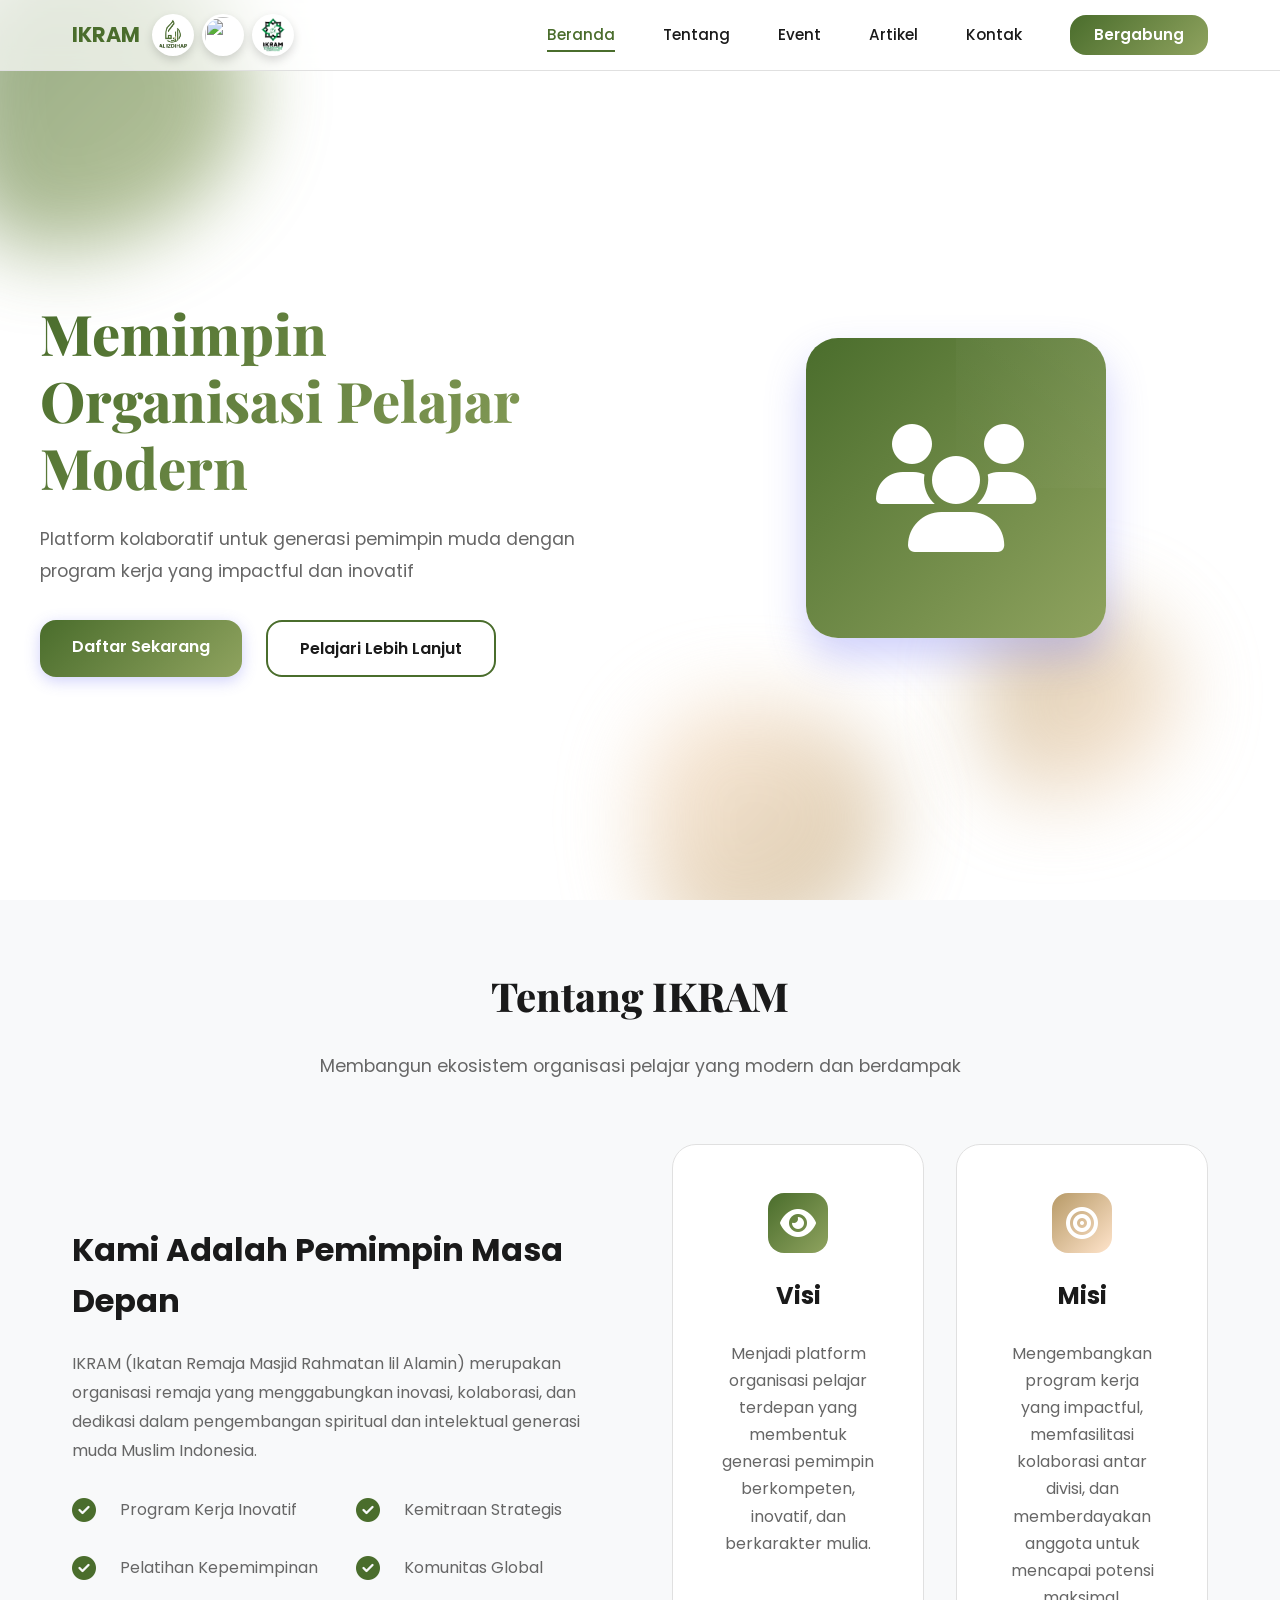
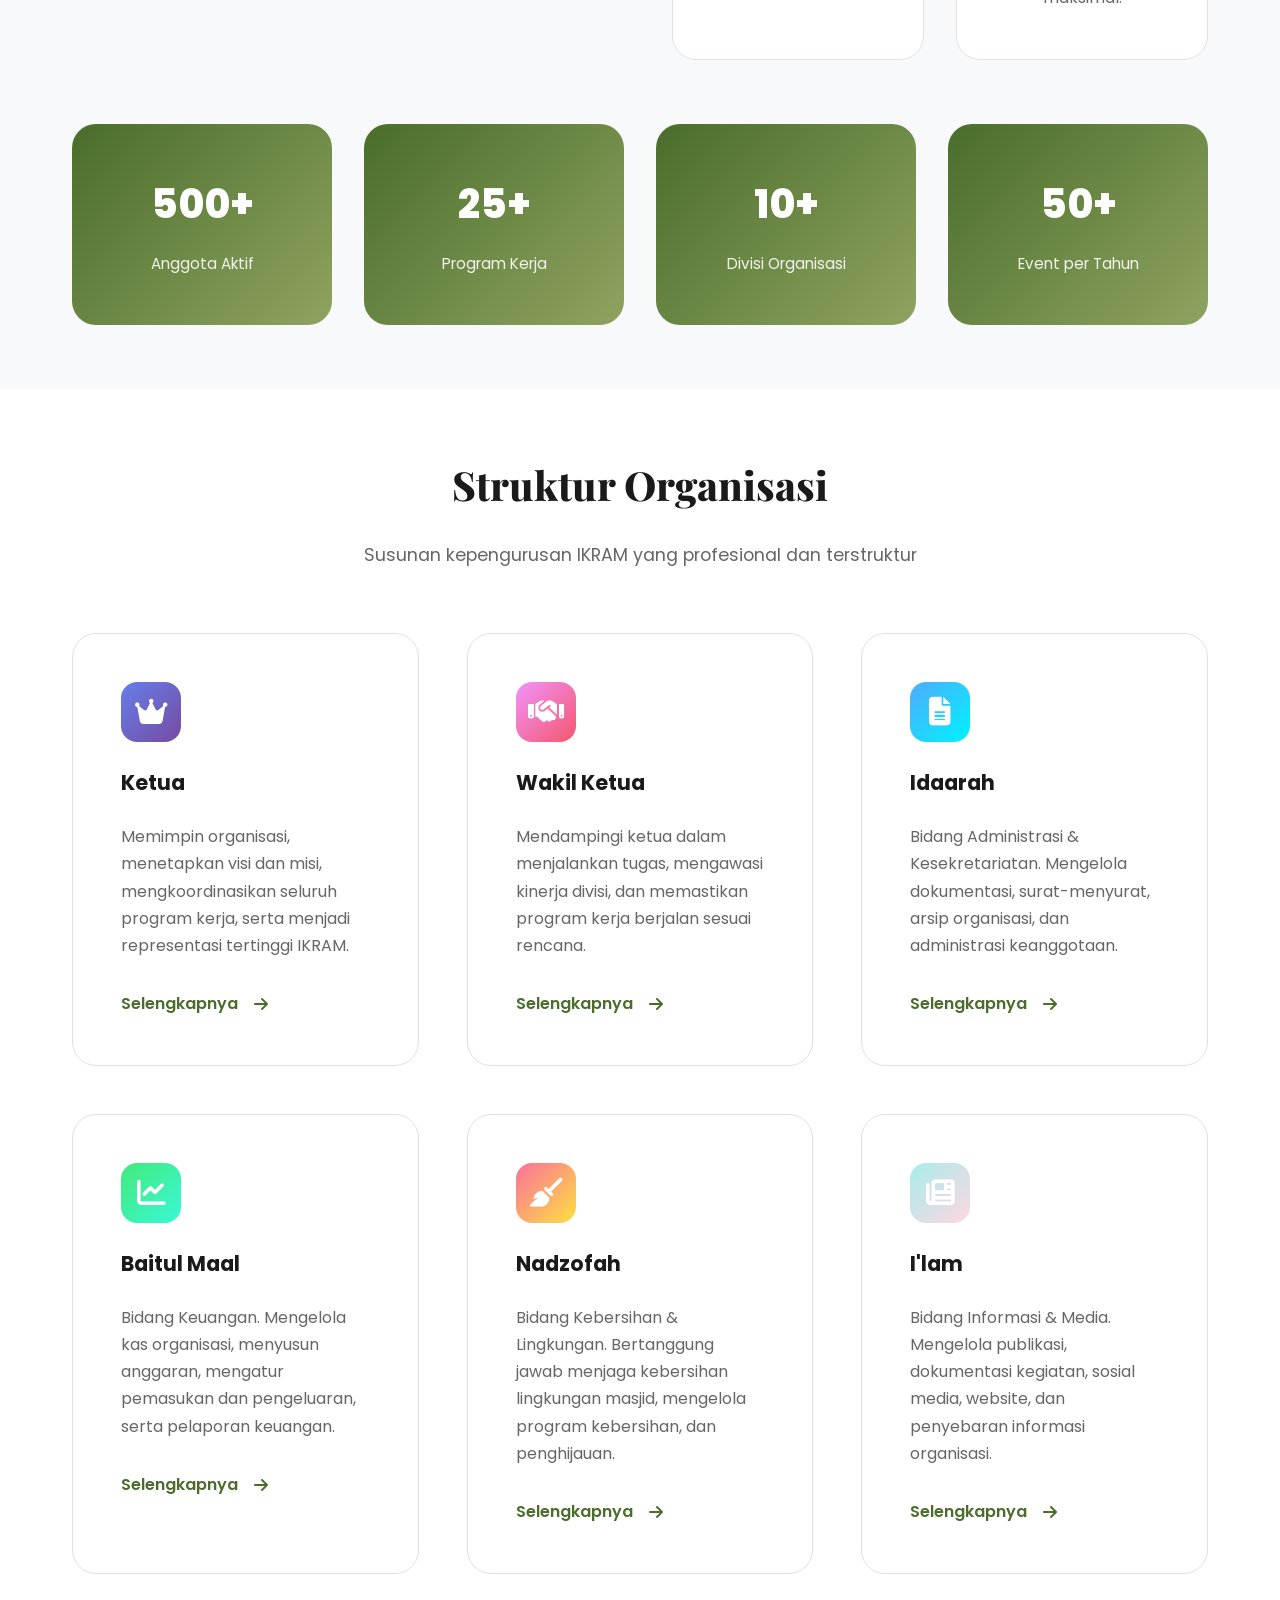
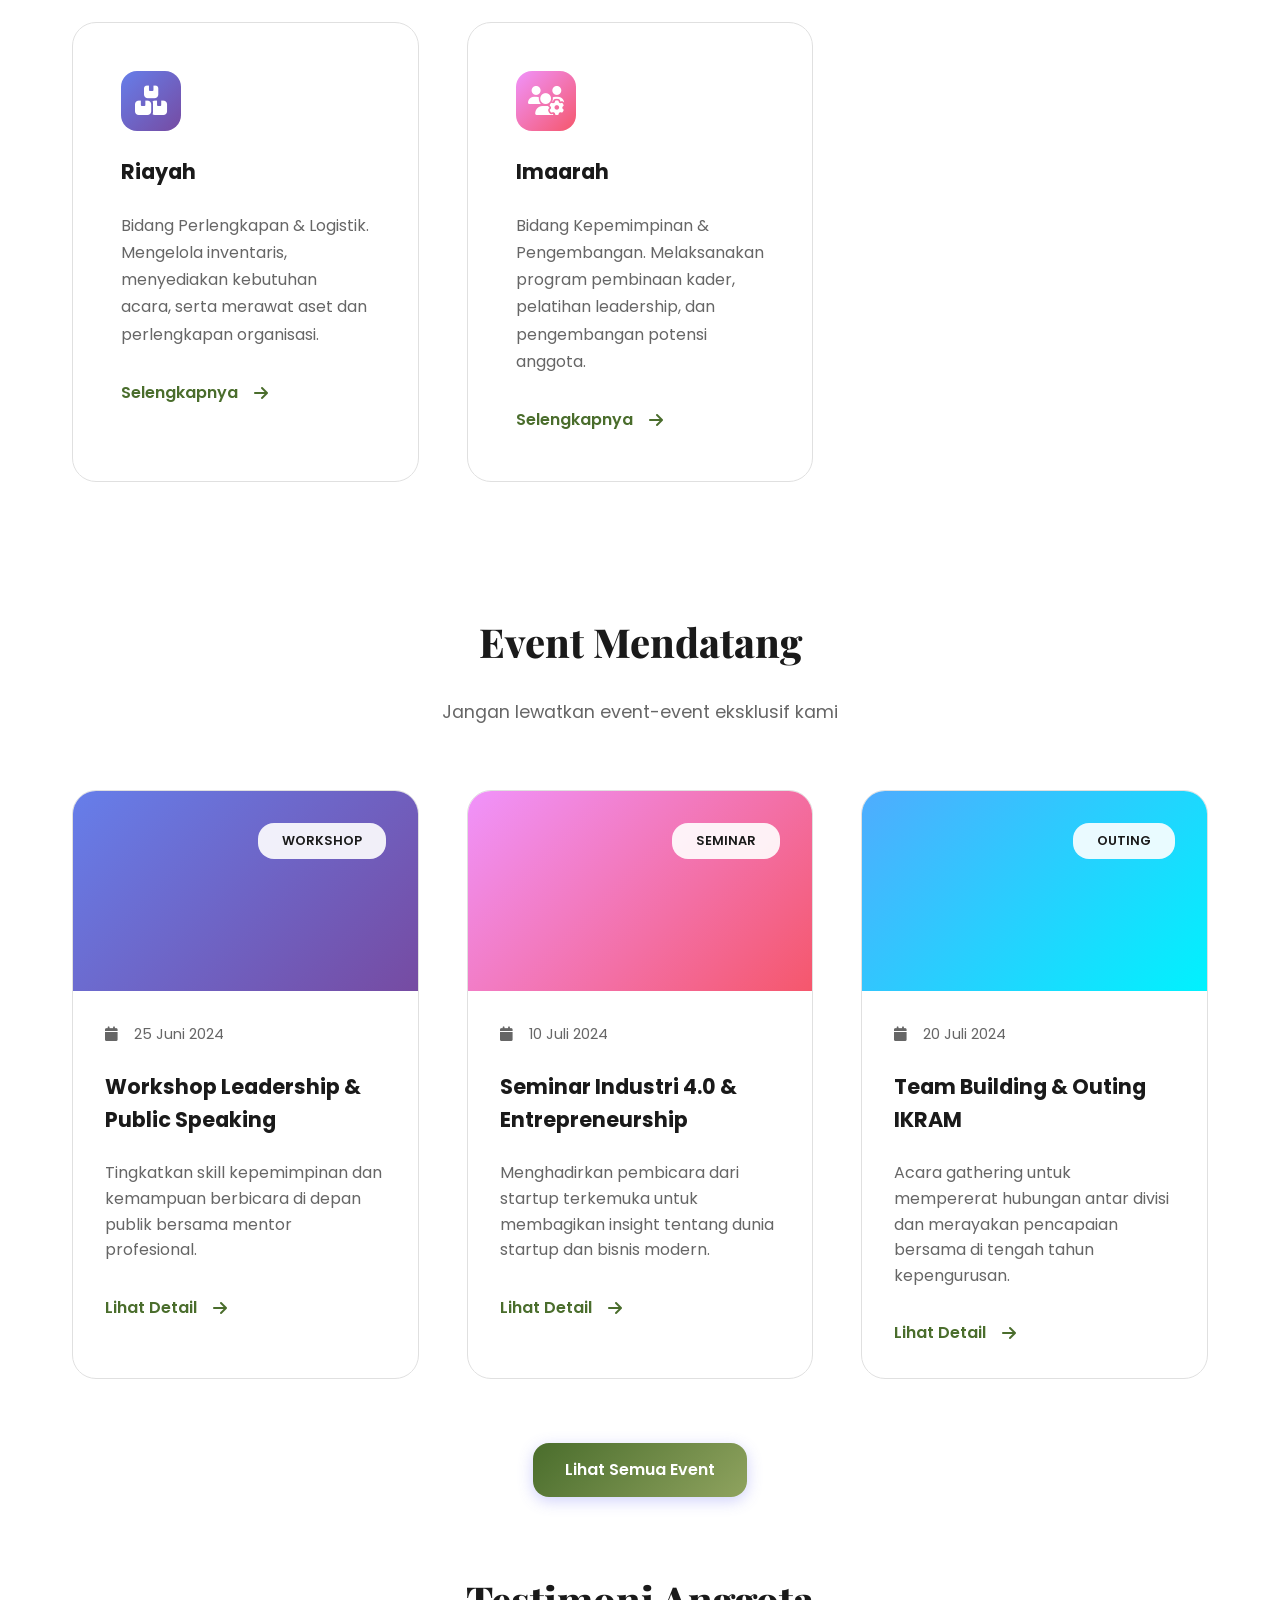
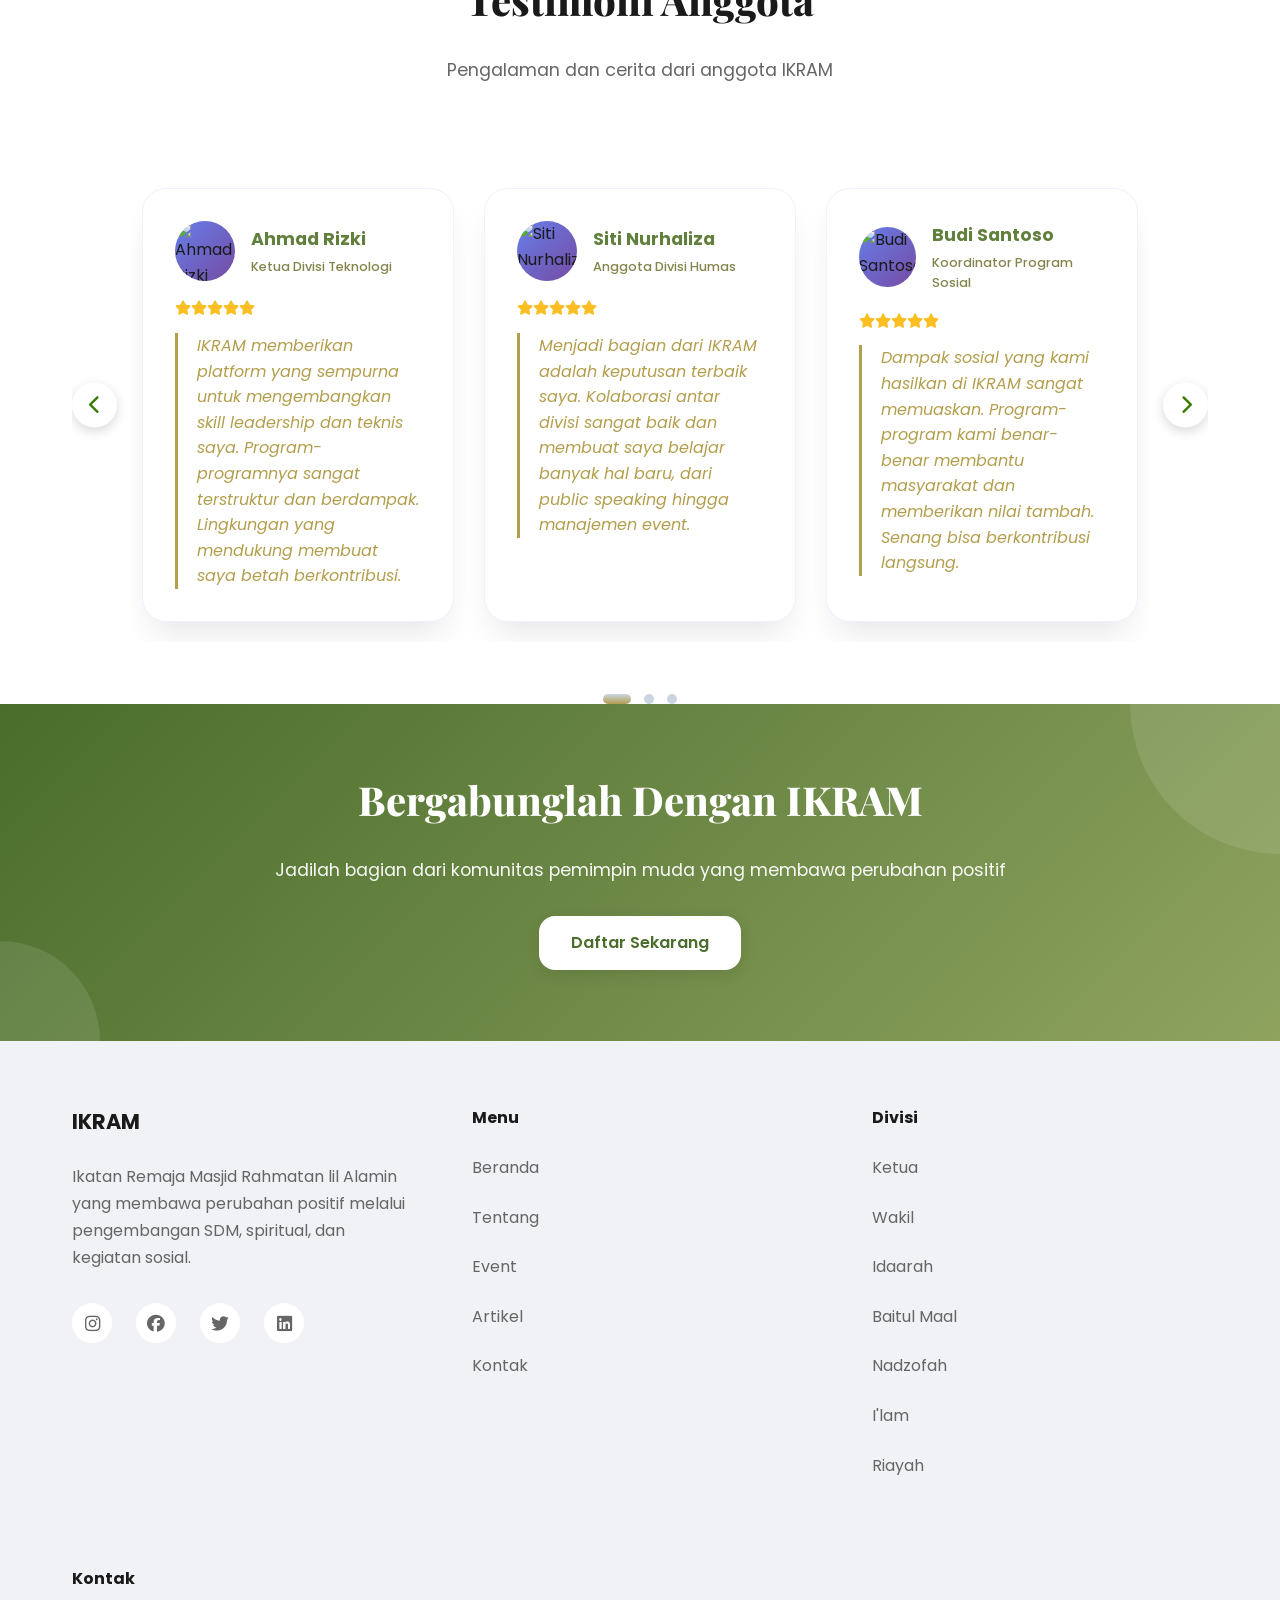
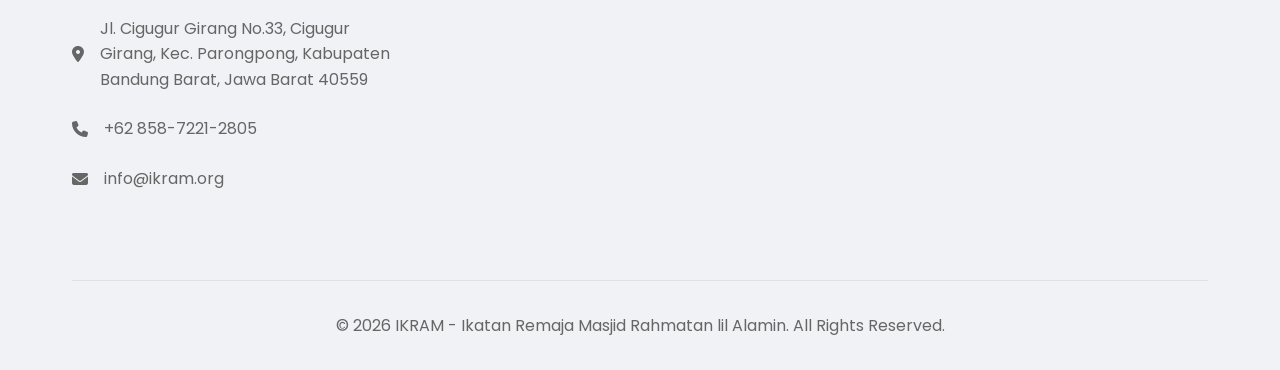
==== commit 60ef8c5f: "update lagi" ====
--- a/index.html
+++ b/index.html
@@ -368,192 +368,6 @@
                     </div>
                     <p class="testimonial-text">Dampak sosial yang kami hasilkan di IKRAM sangat memuaskan. Program-program kami benar-benar membantu masyarakat dan memberikan nilai tambah. Senang bisa berkontribusi langsung.</p>
                 </div>
-
-                <!-- Card 4 -->
-                <div class="testimonial-card-item">
-                    <div class="testimonial-header">
-                        <div class="member-photo">
-                            <img src="https://randomuser.me/api/portraits/women/89.jpg" alt="Dewi Lestari">
-                        </div>
-                        <div class="testimonial-info">
-                            <h4>Dewi Lestari</h4>
-                            <p>Sekretaris Umum</p>
-                        </div>
-                    </div>
-                    <div class="testimonial-rating">
-                        <i class="fas fa-star"></i><i class="fas fa-star"></i><i class="fas fa-star"></i><i class="fas fa-star"></i><i class="fas fa-star"></i>
-                    </div>
-                    <p class="testimonial-text">Manajemen organisasi di IKRAM sangat profesional. Pengalaman menjadi sekretaris mengajarkan saya kedisiplinan dan administrasi yang baik. Sangat direkomendasikan!</p>
-                </div>
-
-                <!-- Card 5 -->
-                <div class="testimonial-card-item">
-                    <div class="testimonial-header">
-                        <div class="member-photo">
-                            <img src="https://randomuser.me/api/portraits/men/12.jpg" alt="Rizky Febrian">
-                        </div>
-                        <div class="testimonial-info">
-                            <h4>Rizky Febrian</h4>
-                            <p>Divisi Kemitraan</p>
-                        </div>
-                    </div>
-                    <div class="testimonial-rating">
-                        <i class="fas fa-star"></i><i class="fas fa-star"></i><i class="fas fa-star"></i><i class="fas fa-star"></i><i class="fas fa-star"></i>
-                    </div>
-                    <p class="testimonial-text">Network dan relasi yang saya dapatkan di IKRAM sangat luar biasa. Banyak mitra strategis yang saya kenal, membuka peluang karir dan kolaborasi ke depannya.</p>
-                </div>
-
-                <!-- Card 6 -->
-                <div class="testimonial-card-item">
-                    <div class="testimonial-header">
-                        <div class="member-photo">
-                            <img src="https://randomuser.me/api/portraits/women/23.jpg" alt="Rina Amelia">
-                        </div>
-                        <div class="testimonial-info">
-                            <h4>Rina Amelia</h4>
-                            <p>Divisi Pengembangan SDM</p>
-                        </div>
-                    </div>
-                    <div class="testimonial-rating">
-                        <i class="fas fa-star"></i><i class="fas fa-star"></i><i class="fas fa-star"></i><i class="fas fa-star"></i><i class="fas fa-star"></i>
-                    </div>
-                    <p class="testimonial-text">Pelatihan-pelatihan yang diadakan sangat berkualitas. Saya merasa skill public speaking dan leadership saya meningkat drastis setelah mengikuti program IKRAM.</p>
-                </div>
-
-                <!-- Card 7 -->
-                <div class="testimonial-card-item">
-                    <div class="testimonial-header">
-                        <div class="member-photo">
-                            <img src="https://randomuser.me/api/portraits/men/56.jpg" alt="Andi Wijaya">
-                        </div>
-                        <div class="testimonial-info">
-                            <h4>Andi Wijaya</h4>
-                            <p>Divisi Program Akademik</p>
-                        </div>
-                    </div>
-                    <div class="testimonial-rating">
-                        <i class="fas fa-star"></i><i class="fas fa-star"></i><i class="fas fa-star"></i><i class="fas fa-star"></i><i class="fas fa-star"></i>
-                    </div>
-                    <p class="testimonial-text">Lingkungan IKRAM sangat mendukung prestasi akademik. Saya bisa berbagi ilmu dengan anggota lain dan termotivasi untuk terus belajar dan berprestasi.</p>
-                </div>
-                <!-- Card 1 -->
-                <div class="testimonial-card-item">
-                    <div class="testimonial-header">
-                        <div class="member-photo">
-                            <img src="https://randomuser.me/api/portraits/men/32.jpg" alt="Ahmad Rizki">
-                        </div>
-                        <div class="testimonial-info">
-                            <h4>Ahmad Rizki</h4>
-                            <p>Ketua Divisi Teknologi</p>
-                        </div>
-                    </div>
-                    <div class="testimonial-rating">
-                        <i class="fas fa-star"></i><i class="fas fa-star"></i><i class="fas fa-star"></i><i class="fas fa-star"></i><i class="fas fa-star"></i>
-                    </div>
-                    <p class="testimonial-text">IKRAM memberikan platform yang sempurna untuk mengembangkan skill leadership dan teknis saya. Program-programnya sangat terstruktur dan berdampak. Lingkungan yang mendukung membuat saya betah berkontribusi.</p>
-                </div>
-
-                <!-- Card 2 -->
-                <div class="testimonial-card-item">
-                    <div class="testimonial-header">
-                        <div class="member-photo">
-                            <img src="https://randomuser.me/api/portraits/women/68.jpg" alt="Siti Nurhaliza">
-                        </div>
-                        <div class="testimonial-info">
-                            <h4>Siti Nurhaliza</h4>
-                            <p>Anggota Divisi Humas</p>
-                        </div>
-                    </div>
-                    <div class="testimonial-rating">
-                        <i class="fas fa-star"></i><i class="fas fa-star"></i><i class="fas fa-star"></i><i class="fas fa-star"></i><i class="fas fa-star"></i>
-                    </div>
-                    <p class="testimonial-text">Menjadi bagian dari IKRAM adalah keputusan terbaik saya. Kolaborasi antar divisi sangat baik dan membuat saya belajar banyak hal baru, dari public speaking hingga manajemen event.</p>
-                </div>
-
-                <!-- Card 3 -->
-                <div class="testimonial-card-item">
-                    <div class="testimonial-header">
-                        <div class="member-photo">
-                            <img src="https://randomuser.me/api/portraits/men/45.jpg" alt="Budi Santoso">
-                        </div>
-                        <div class="testimonial-info">
-                            <h4>Budi Santoso</h4>
-                            <p>Koordinator Program Sosial</p>
-                        </div>
-                    </div>
-                    <div class="testimonial-rating">
-                        <i class="fas fa-star"></i><i class="fas fa-star"></i><i class="fas fa-star"></i><i class="fas fa-star"></i><i class="fas fa-star"></i>
-                    </div>
-                    <p class="testimonial-text">Dampak sosial yang kami hasilkan di IKRAM sangat memuaskan. Program-program kami benar-benar membantu masyarakat dan memberikan nilai tambah. Senang bisa berkontribusi langsung.</p>
-                </div>
-
-                <!-- Card 4 -->
-                <div class="testimonial-card-item">
-                    <div class="testimonial-header">
-                        <div class="member-photo">
-                            <img src="https://randomuser.me/api/portraits/women/89.jpg" alt="Dewi Lestari">
-                        </div>
-                        <div class="testimonial-info">
-                            <h4>Dewi Lestari</h4>
-                            <p>Sekretaris Umum</p>
-                        </div>
-                    </div>
-                    <div class="testimonial-rating">
-                        <i class="fas fa-star"></i><i class="fas fa-star"></i><i class="fas fa-star"></i><i class="fas fa-star"></i><i class="fas fa-star"></i>
-                    </div>
-                    <p class="testimonial-text">Manajemen organisasi di IKRAM sangat profesional. Pengalaman menjadi sekretaris mengajarkan saya kedisiplinan dan administrasi yang baik. Sangat direkomendasikan!</p>
-                </div>
-
-                <!-- Card 5 -->
-                <div class="testimonial-card-item">
-                    <div class="testimonial-header">
-                        <div class="member-photo">
-                            <img src="https://randomuser.me/api/portraits/men/12.jpg" alt="Rizky Febrian">
-                        </div>
-                        <div class="testimonial-info">
-                            <h4>Rizky Febrian</h4>
-                            <p>Divisi Kemitraan</p>
-                        </div>
-                    </div>
-                    <div class="testimonial-rating">
-                        <i class="fas fa-star"></i><i class="fas fa-star"></i><i class="fas fa-star"></i><i class="fas fa-star"></i><i class="fas fa-star"></i>
-                    </div>
-                    <p class="testimonial-text">Network dan relasi yang saya dapatkan di IKRAM sangat luar biasa. Banyak mitra strategis yang saya kenal, membuka peluang karir dan kolaborasi ke depannya.</p>
-                </div>
-
-                <!-- Card 6 -->
-                <div class="testimonial-card-item">
-                    <div class="testimonial-header">
-                        <div class="member-photo">
-                            <img src="https://randomuser.me/api/portraits/women/23.jpg" alt="Rina Amelia">
-                        </div>
-                        <div class="testimonial-info">
-                            <h4>Rina Amelia</h4>
-                            <p>Divisi Pengembangan SDM</p>
-                        </div>
-                    </div>
-                    <div class="testimonial-rating">
-                        <i class="fas fa-star"></i><i class="fas fa-star"></i><i class="fas fa-star"></i><i class="fas fa-star"></i><i class="fas fa-star"></i>
-                    </div>
-                    <p class="testimonial-text">Pelatihan-pelatihan yang diadakan sangat berkualitas. Saya merasa skill public speaking dan leadership saya meningkat drastis setelah mengikuti program IKRAM.</p>
-                </div>
-
-                <!-- Card 7 -->
-                <div class="testimonial-card-item">
-                    <div class="testimonial-header">
-                        <div class="member-photo">
-                            <img src="https://randomuser.me/api/portraits/men/56.jpg" alt="Andi Wijaya">
-                        </div>
-                        <div class="testimonial-info">
-                            <h4>Andi Wijaya</h4>
-                            <p>Divisi Program Akademik</p>
-                        </div>
-                    </div>
-                    <div class="testimonial-rating">
-                        <i class="fas fa-star"></i><i class="fas fa-star"></i><i class="fas fa-star"></i><i class="fas fa-star"></i><i class="fas fa-star"></i>
-                    </div>
-                    <p class="testimonial-text">Lingkungan IKRAM sangat mendukung prestasi akademik. Saya bisa berbagi ilmu dengan anggota lain dan termotivasi untuk terus belajar dan berprestasi.</p>
-                </div>
             </div>
 
             <!-- Navigation Buttons -->
@@ -591,7 +405,7 @@
                     <h3>IKRAM</h3>
                     <p>Ikatan Remaja Masjid Rahmatan lil Alamin yang membawa perubahan positif melalui pengembangan SDM, spiritual, dan kegiatan sosial.</p>
                     <div class="social-links">
-                        <a href="#" title="Instagram"><i class="fab fa-instagram"></i></a>
+                        <a href="https://www.instagram.com/ikramdteco/" title="Instagram"><i class="fab fa-instagram"></i></a>
                         <a href="#" title="Facebook"><i class="fab fa-facebook"></i></a>
                         <a href="#" title="Twitter"><i class="fab fa-twitter"></i></a>
                         <a href="#" title="LinkedIn"><i class="fab fa-linkedin"></i></a>
@@ -626,7 +440,7 @@
                     <h4>Kontak</h4>
                     <ul>
                         <li><i class="fas fa-map-marker-alt"></i> Jl. Cigugur Girang No.33, Cigugur Girang, Kec. Parongpong, Kabupaten Bandung Barat, Jawa Barat 40559</li>
-                        <li><i class="fas fa-phone"></i> +62 812 3456 7890</li>
+                        <li><i class="fas fa-phone"></i> +62 858-7221-2805 </li>
                         <li><i class="fas fa-envelope"></i> info@ikram.org</li>
                     </ul>
                 </div>
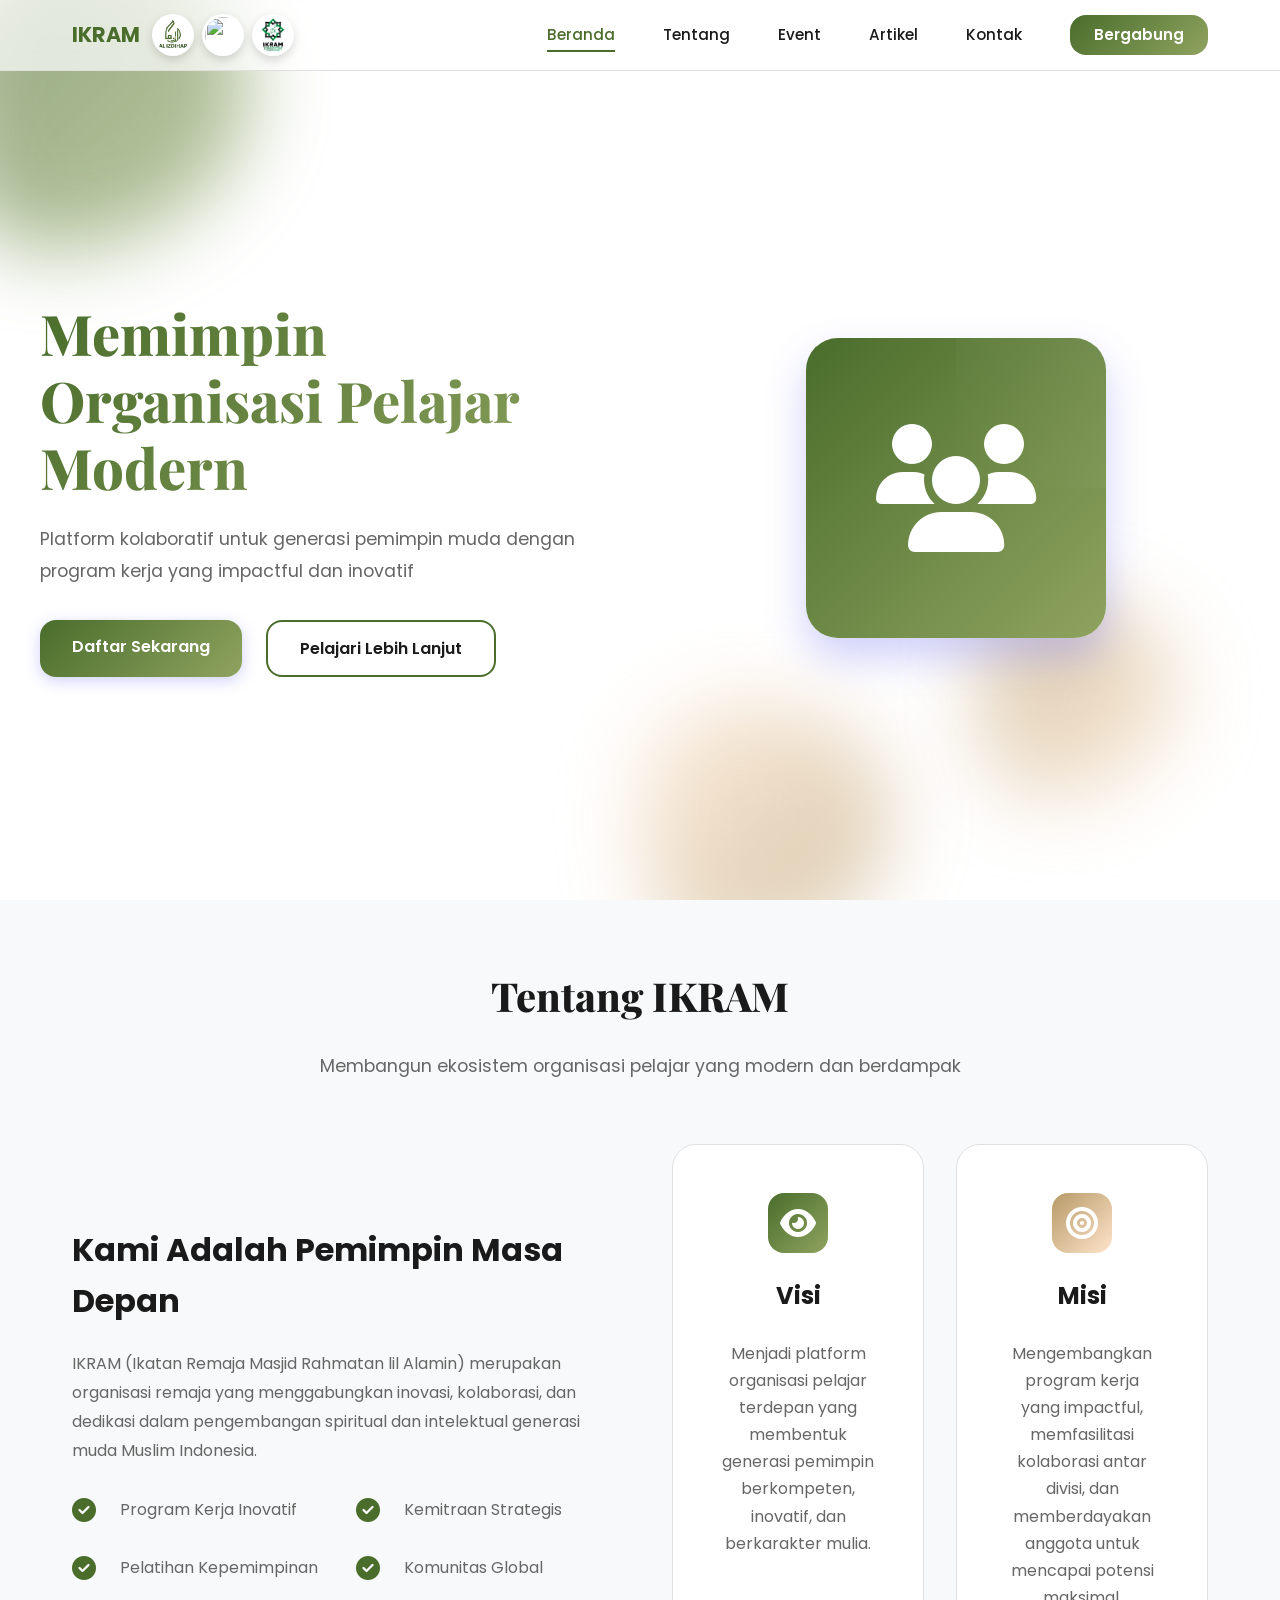
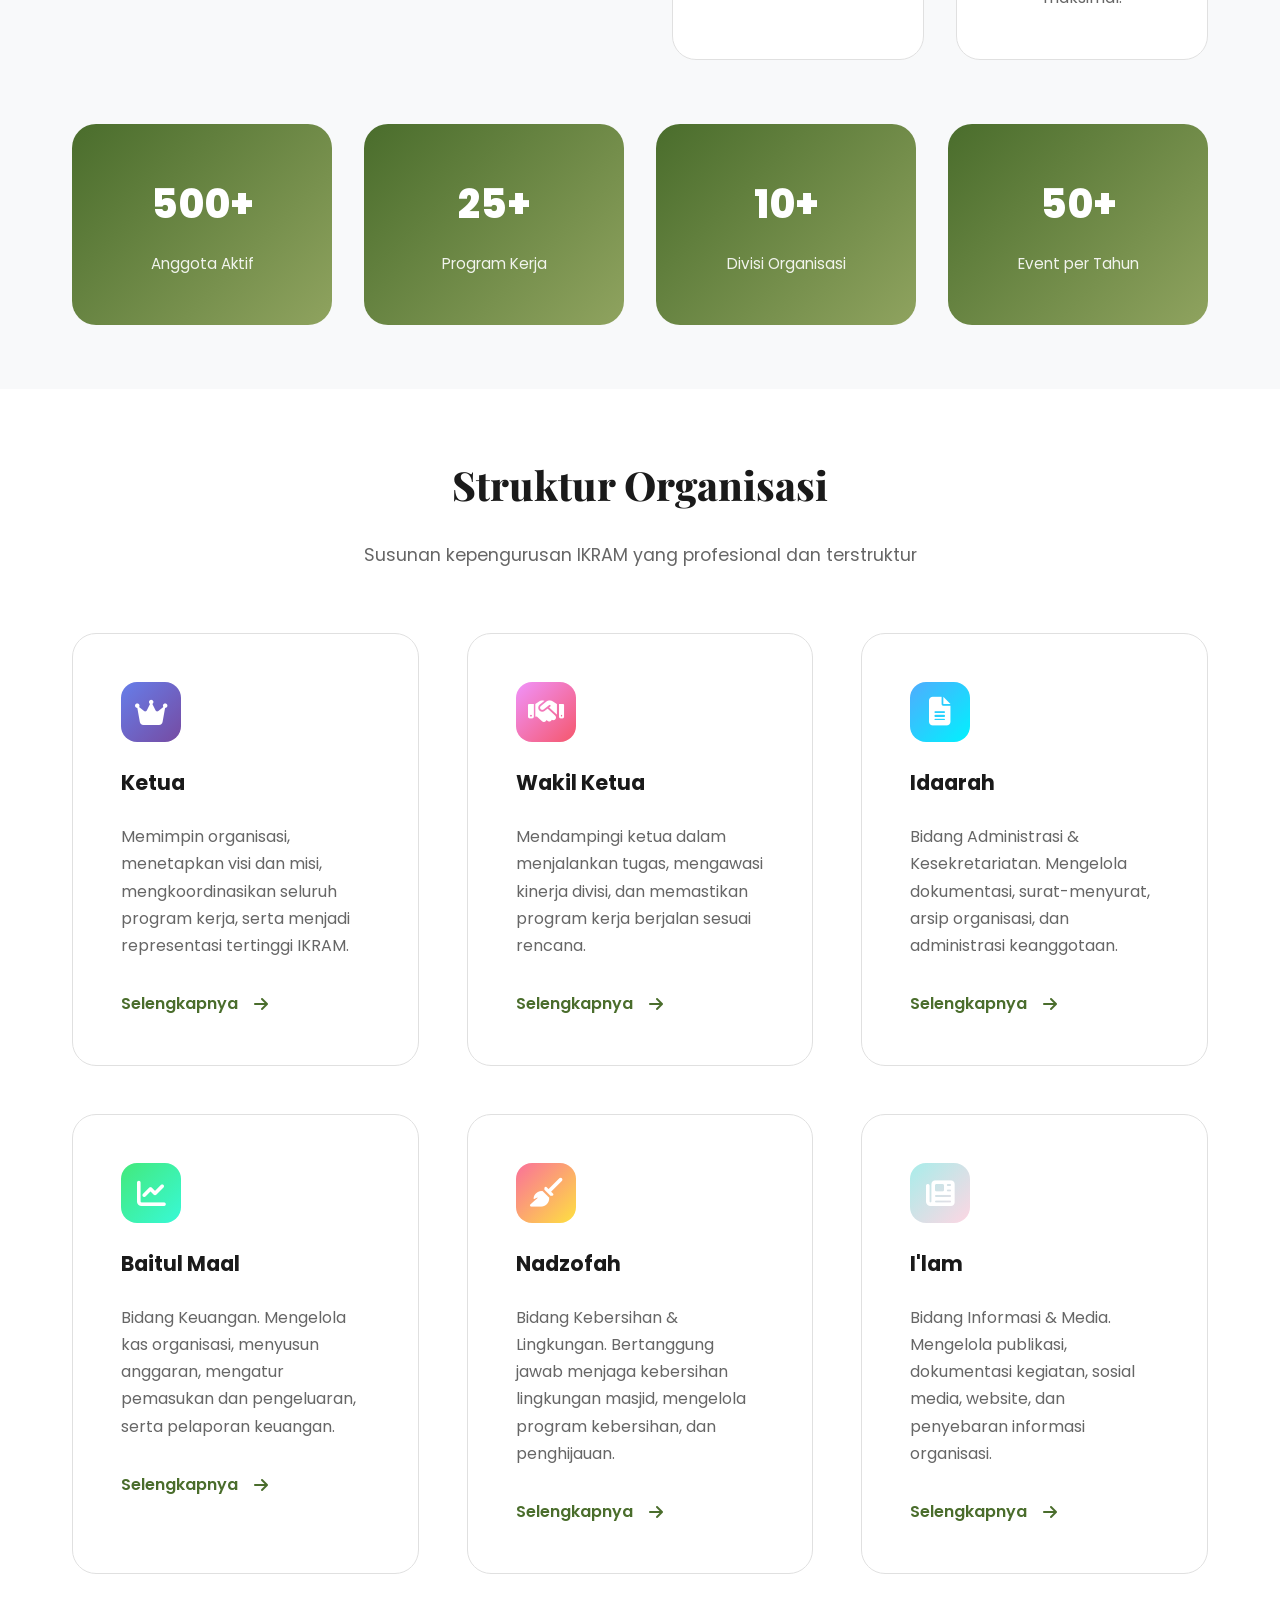
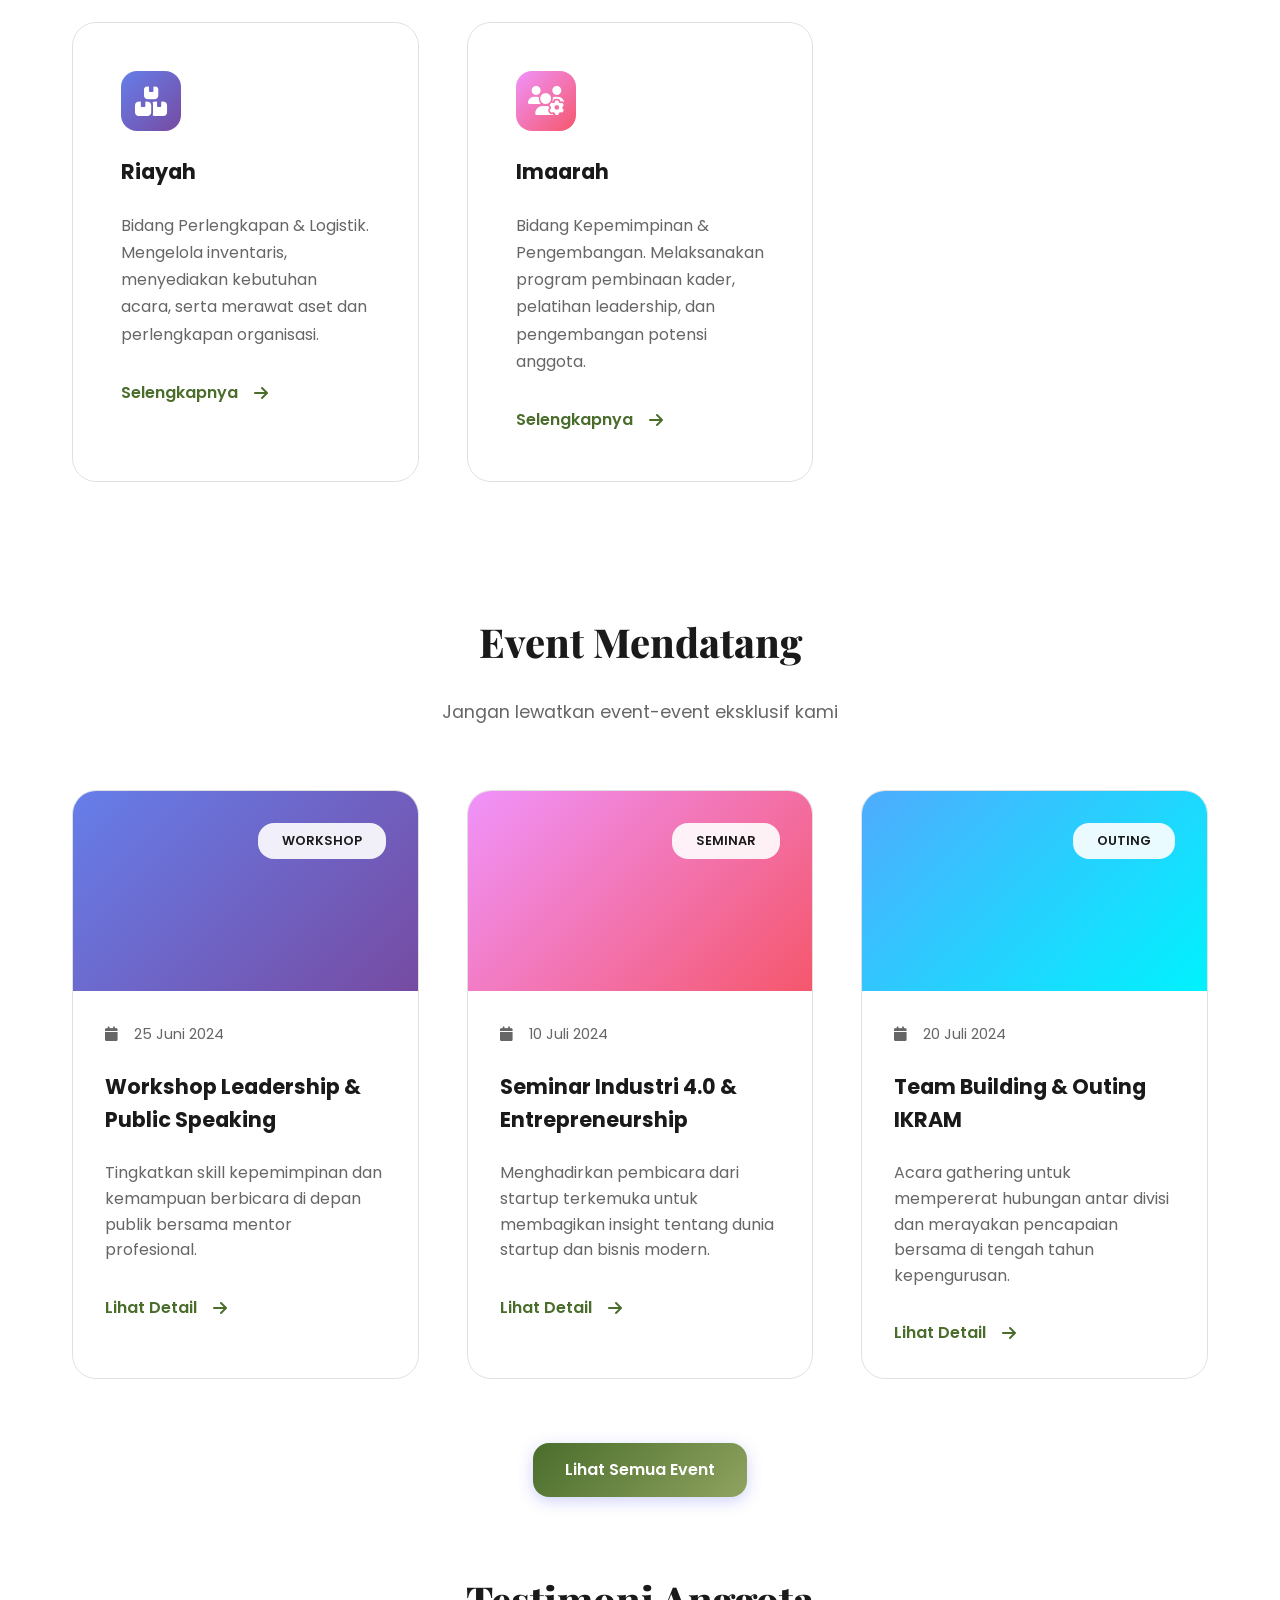
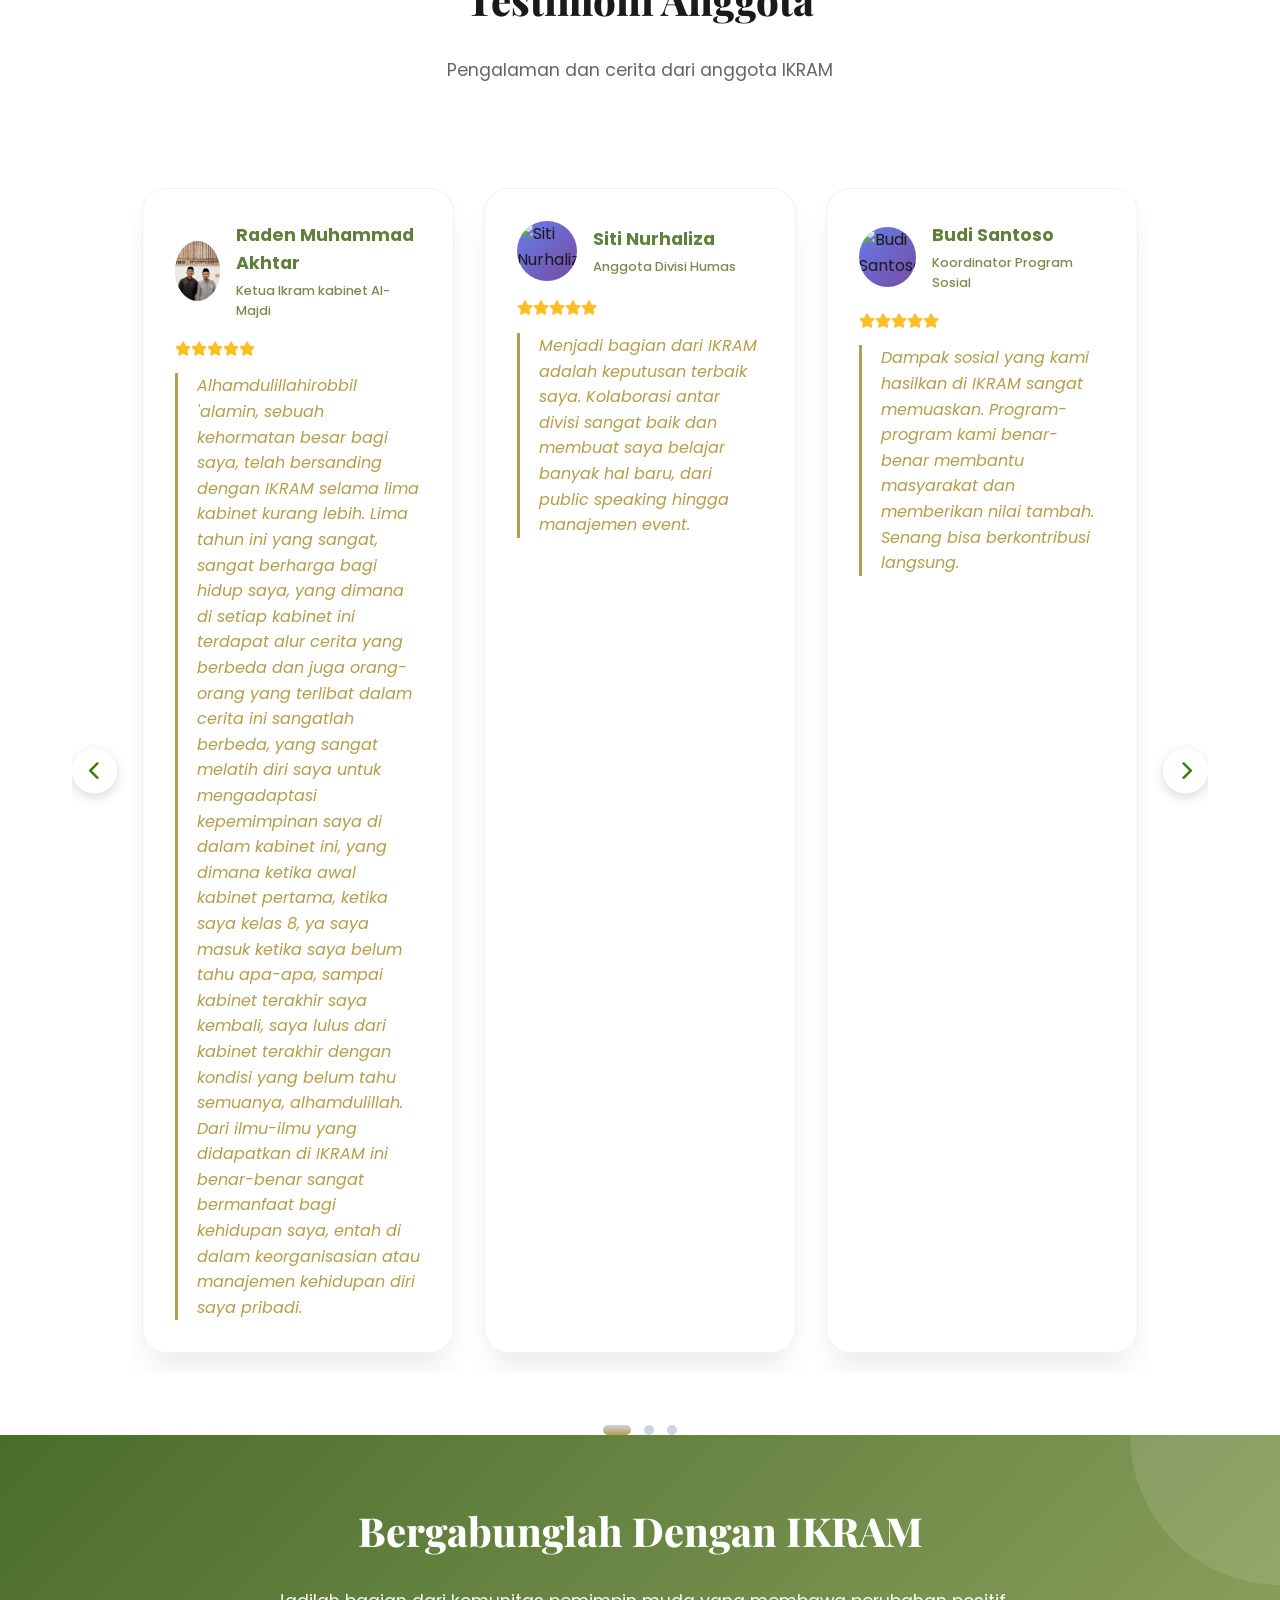
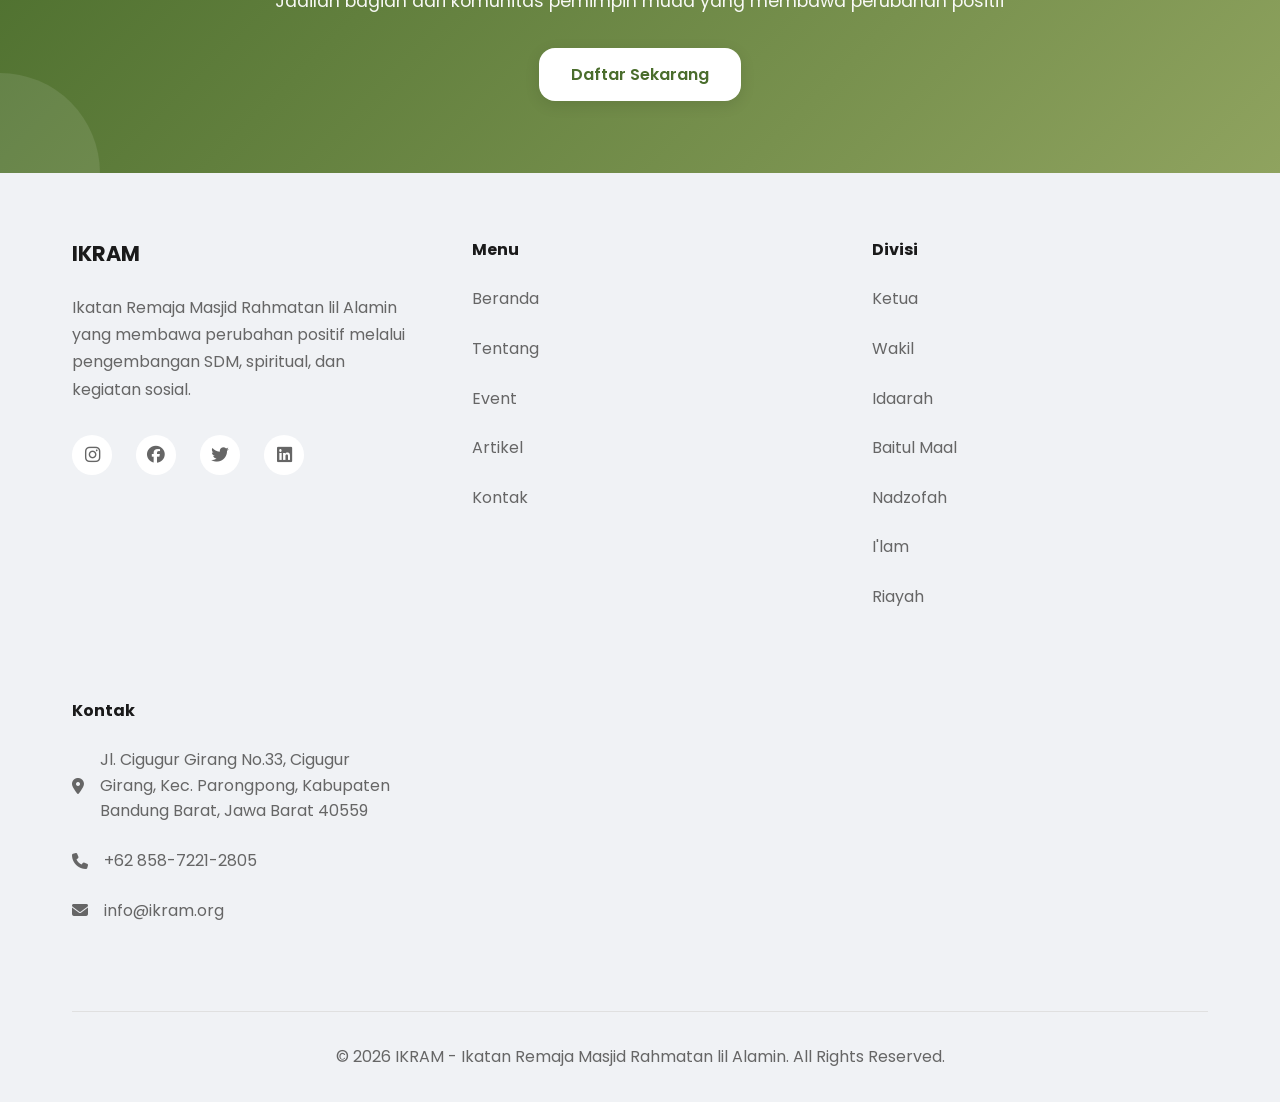
==== commit 51204092: "tambah lagi dikit" ====
--- a/index.html
+++ b/index.html
@@ -43,6 +43,12 @@
                 <img src="assets/icon/LOGO IKRAM (resolusi kecil).png" alt="">
             </div>
         </div>
+
+            <button class="hamburger" id="hamburger" aria-label="Buka menu" aria-controls="navMenu" aria-expanded="false" type="button">
+                <span></span>
+                <span></span>
+                <span></span>
+            </button>
             
             <div class="nav-menu" id="navMenu">
                 <a href="index.html" class="nav-link active">Beranda</a>
@@ -322,17 +328,17 @@
                 <div class="testimonial-card-item">
                     <div class="testimonial-header">
                         <div class="member-photo">
-                            <img src="https://randomuser.me/api/portraits/men/32.jpg" alt="Ahmad Rizki">
+                            <img src="assets/img/testimoni1.png" alt="Raden Muhammad Akhtar">
                         </div>
                         <div class="testimonial-info">
-                            <h4>Ahmad Rizki</h4>
-                            <p>Ketua Divisi Teknologi</p>
+                            <h4>Raden Muhammad Akhtar</h4>
+                            <p>Ketua Ikram kabinet Al-Majdi</p>
                         </div>
                     </div>
                     <div class="testimonial-rating">
                         <i class="fas fa-star"></i><i class="fas fa-star"></i><i class="fas fa-star"></i><i class="fas fa-star"></i><i class="fas fa-star"></i>
                     </div>
-                    <p class="testimonial-text">IKRAM memberikan platform yang sempurna untuk mengembangkan skill leadership dan teknis saya. Program-programnya sangat terstruktur dan berdampak. Lingkungan yang mendukung membuat saya betah berkontribusi.</p>
+                    <p class="testimonial-text">Alhamdulillahirobbil 'alamin, sebuah kehormatan besar bagi saya, telah bersanding dengan IKRAM selama lima kabinet kurang lebih. Lima tahun ini yang sangat, sangat berharga bagi hidup saya, yang dimana di setiap kabinet ini terdapat alur cerita yang berbeda dan juga orang-orang yang terlibat dalam cerita ini sangatlah berbeda, yang sangat melatih diri saya untuk mengadaptasi kepemimpinan saya di dalam kabinet ini, yang dimana ketika awal kabinet pertama, ketika saya kelas 8, ya saya masuk ketika saya belum tahu apa-apa, sampai kabinet terakhir saya kembali, saya lulus dari kabinet terakhir dengan kondisi yang belum tahu semuanya, alhamdulillah. Dari ilmu-ilmu yang didapatkan di IKRAM ini benar-benar sangat bermanfaat bagi kehidupan saya, entah di dalam keorganisasian atau manajemen kehidupan diri saya pribadi.</p>
                 </div>
 
                 <!-- Card 2 -->
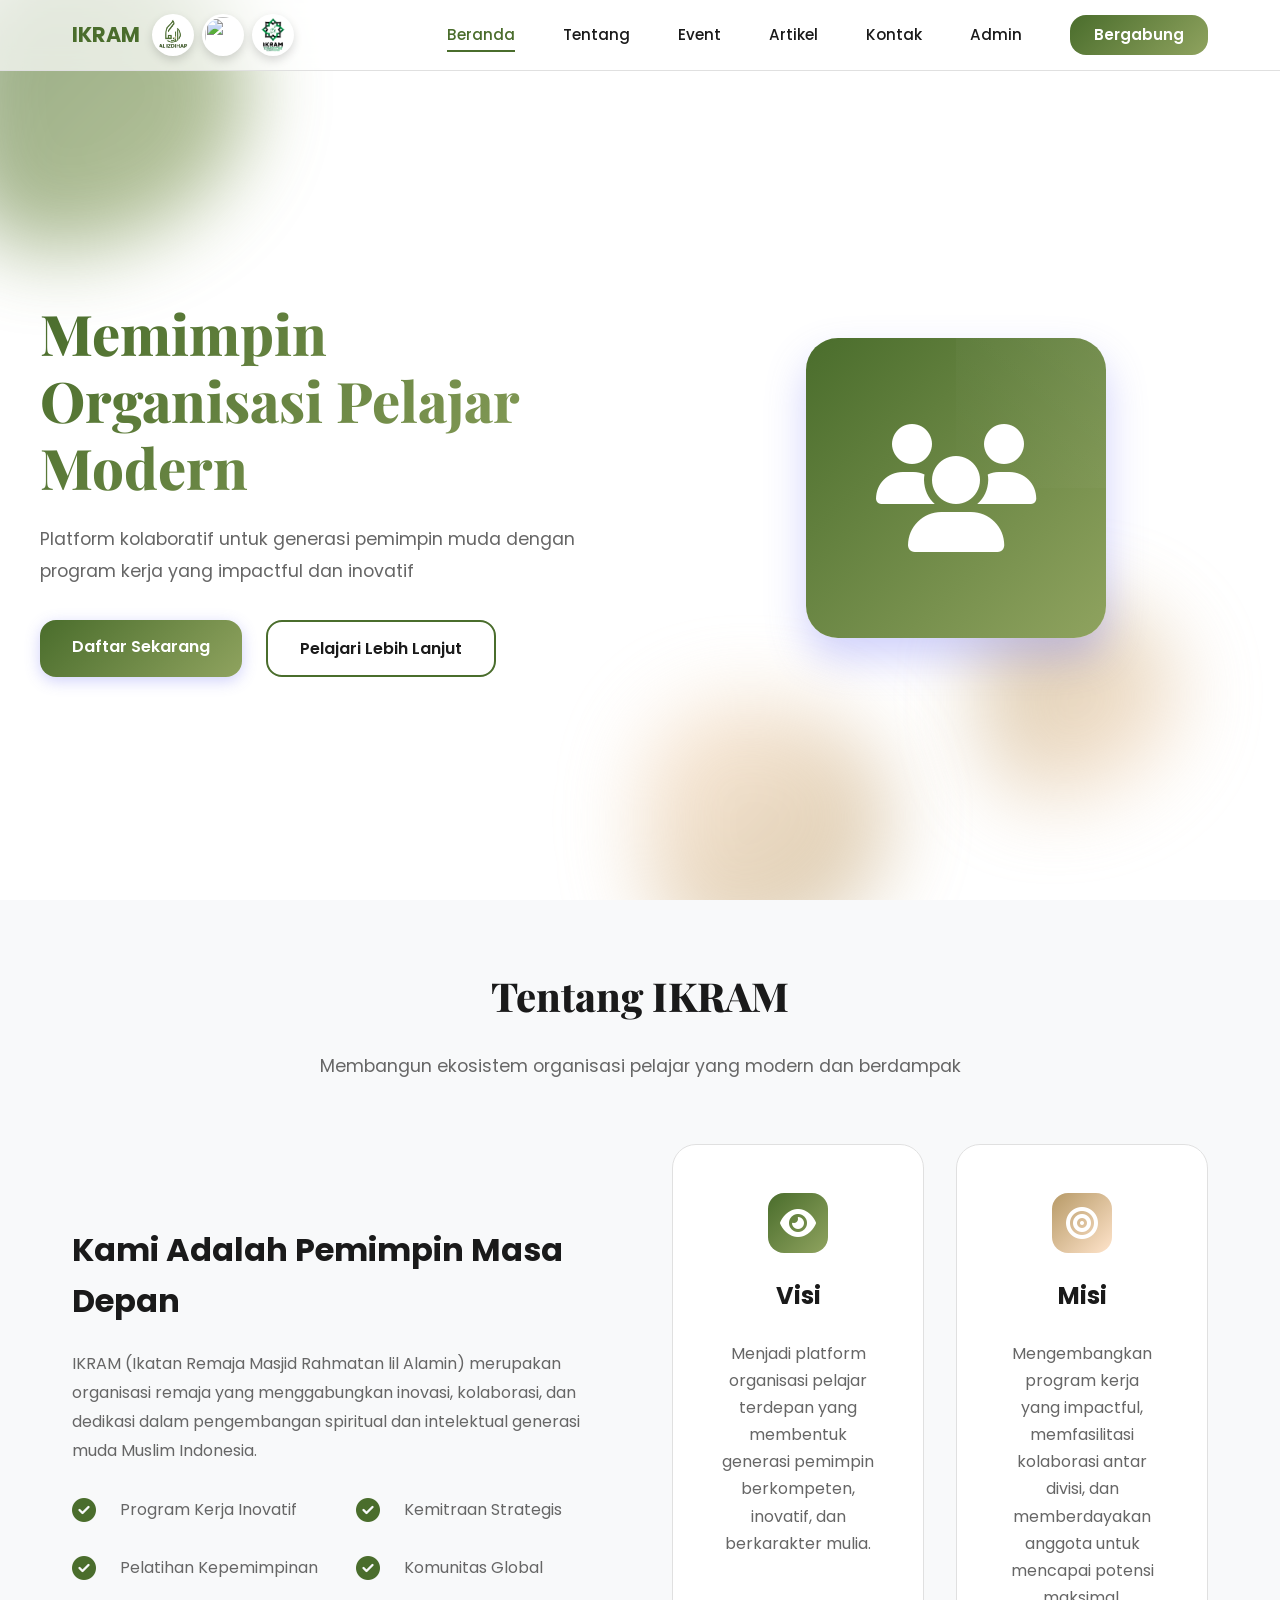
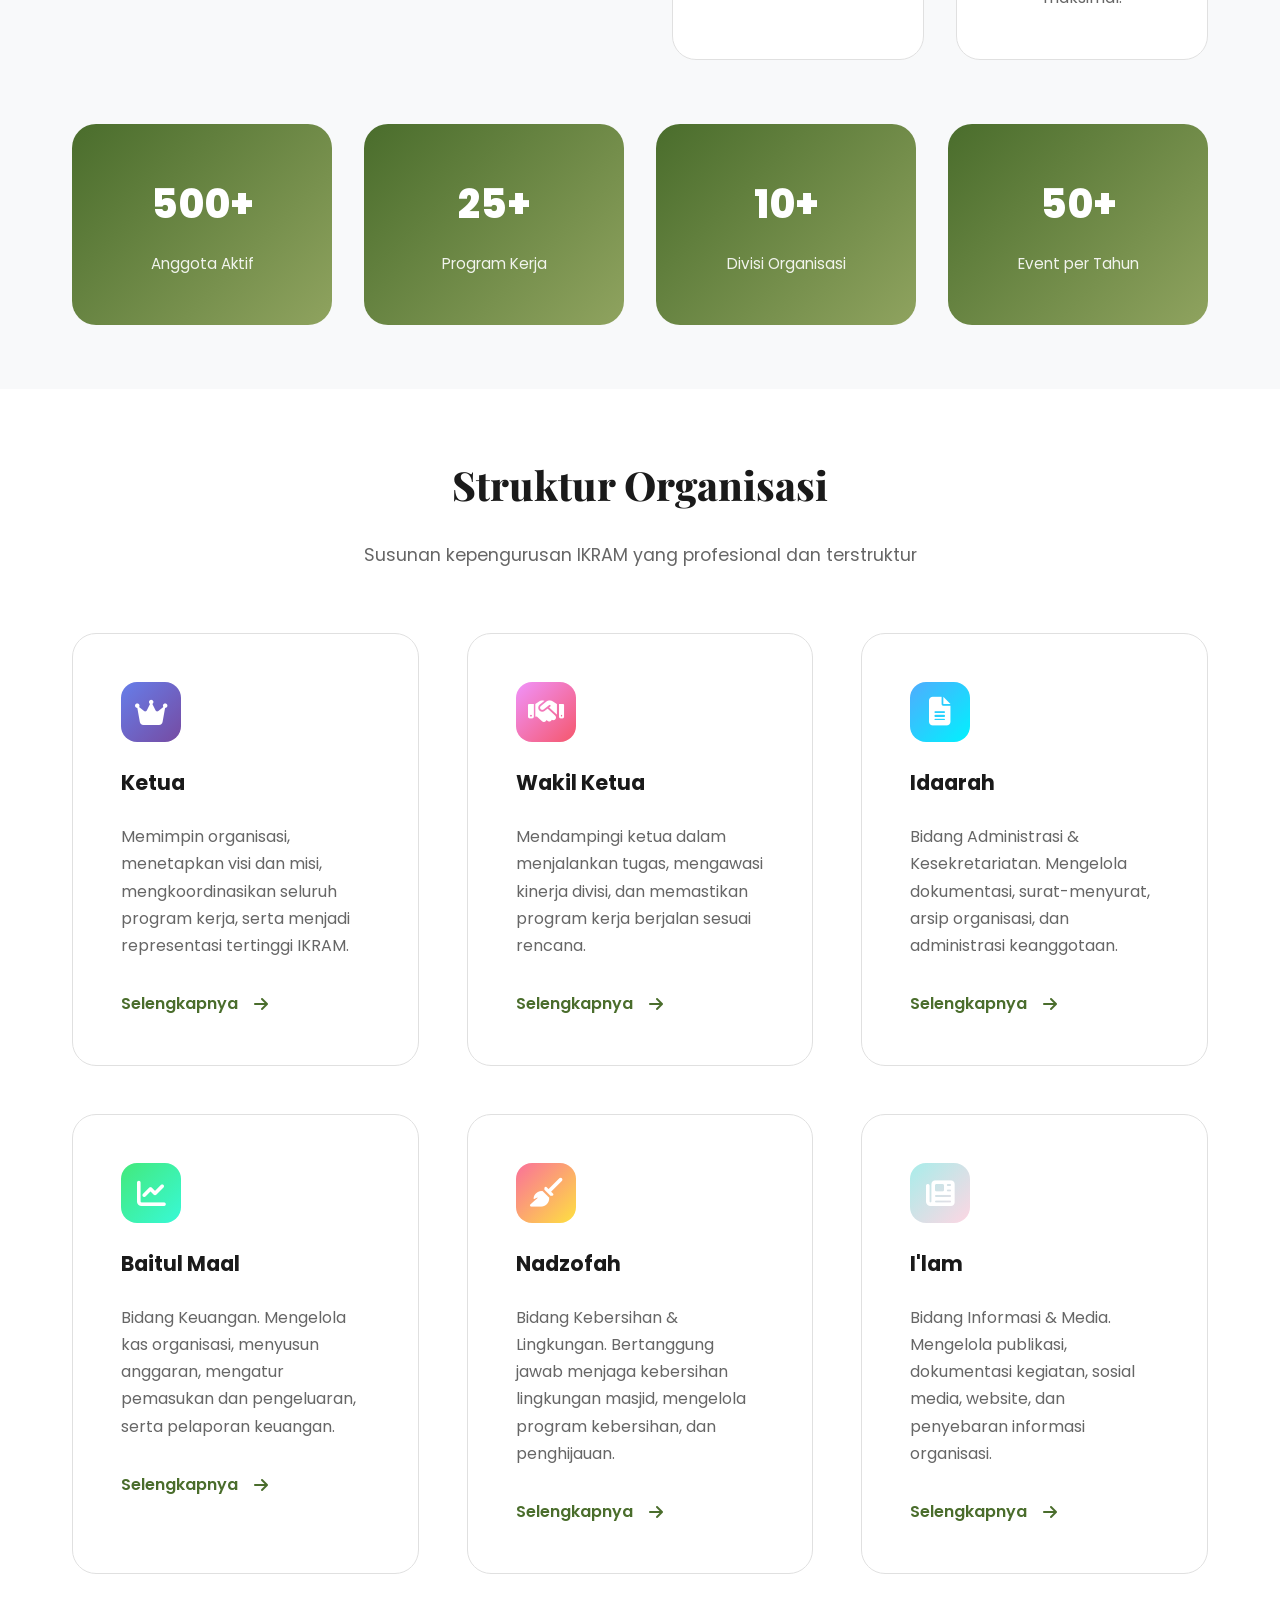
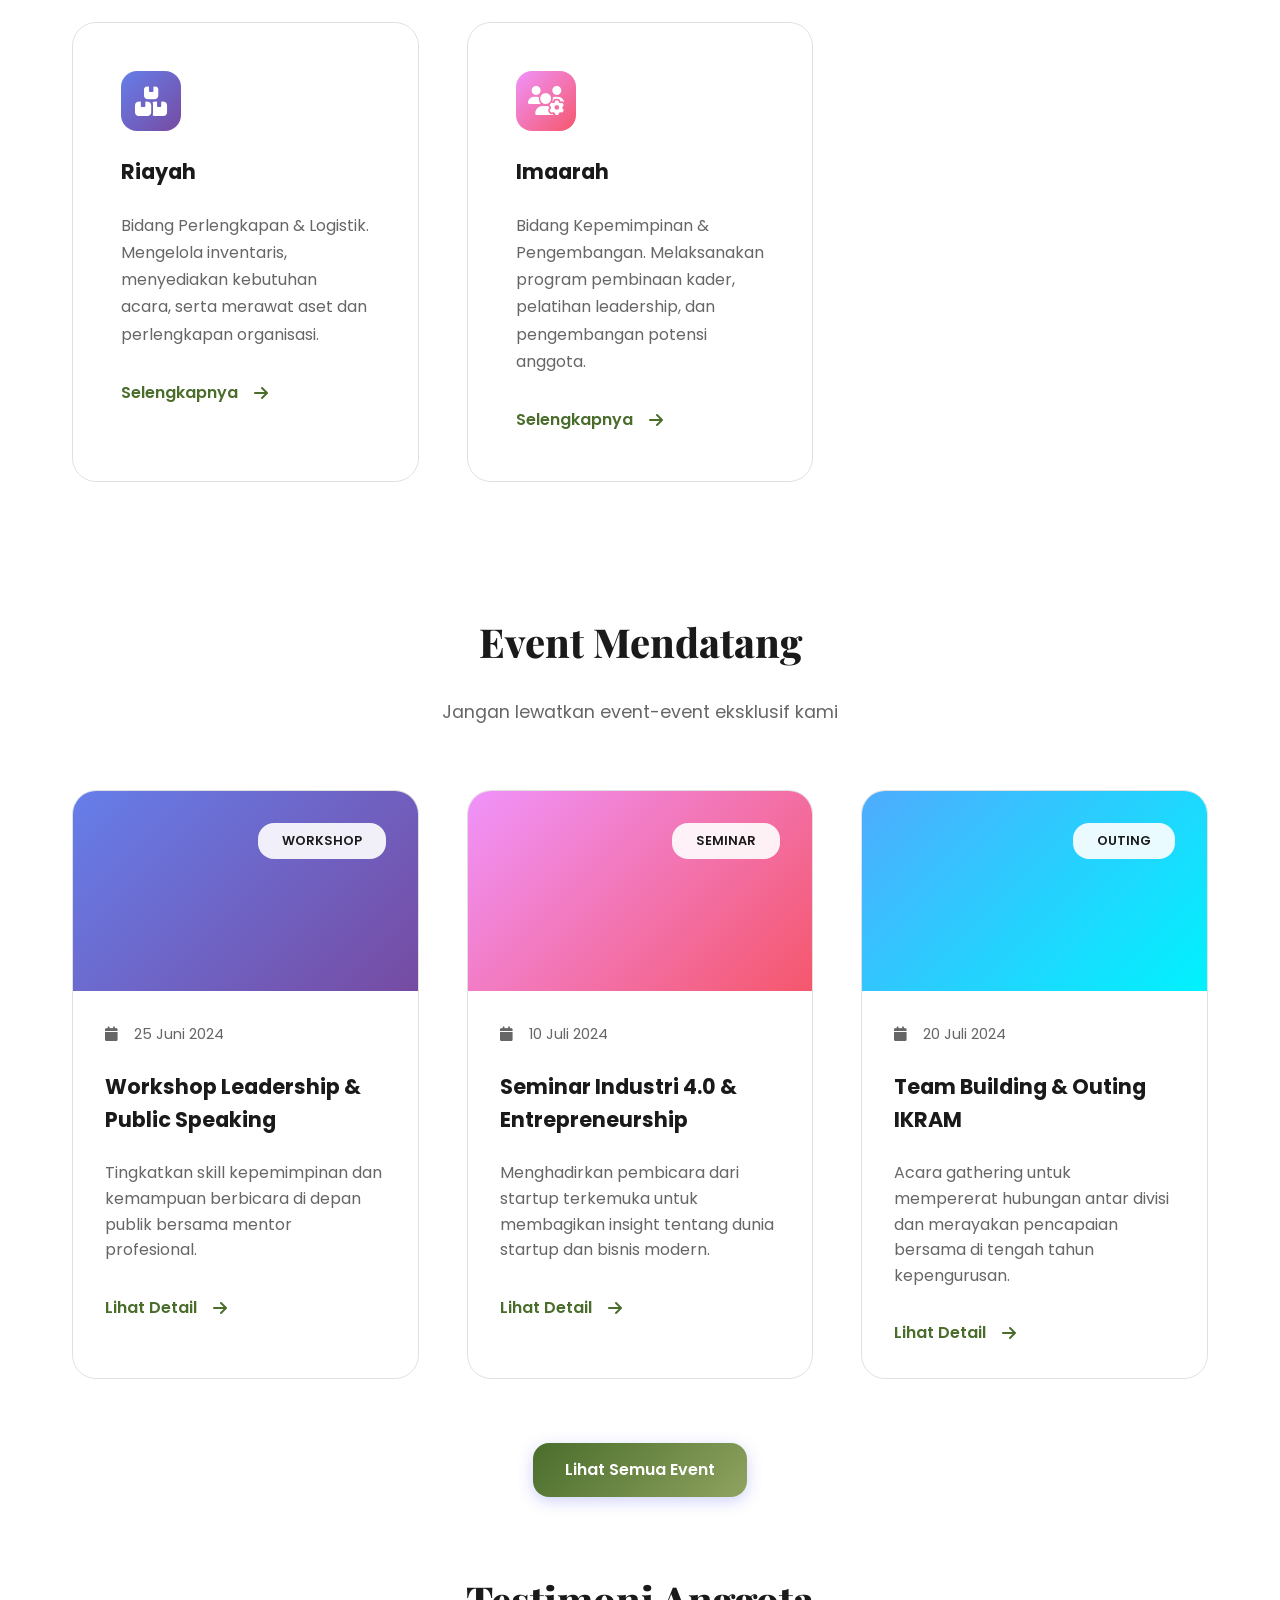
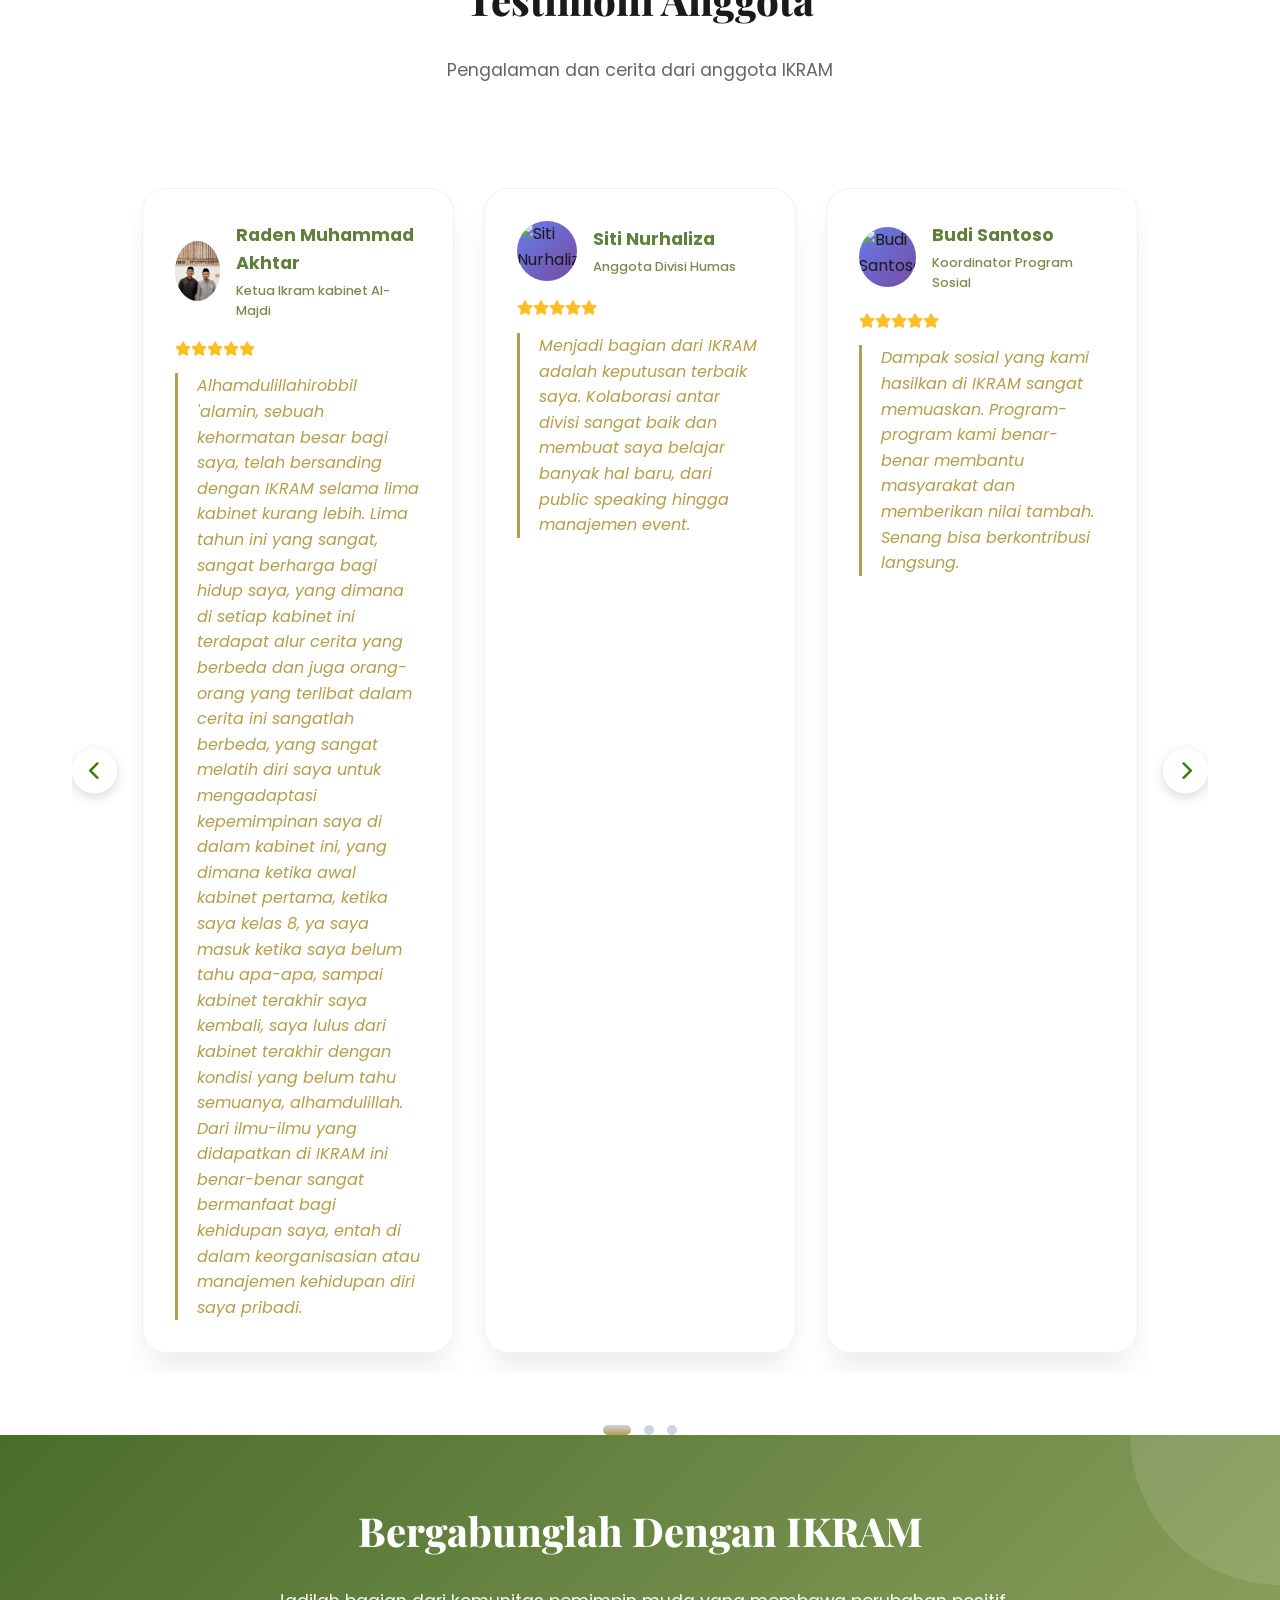
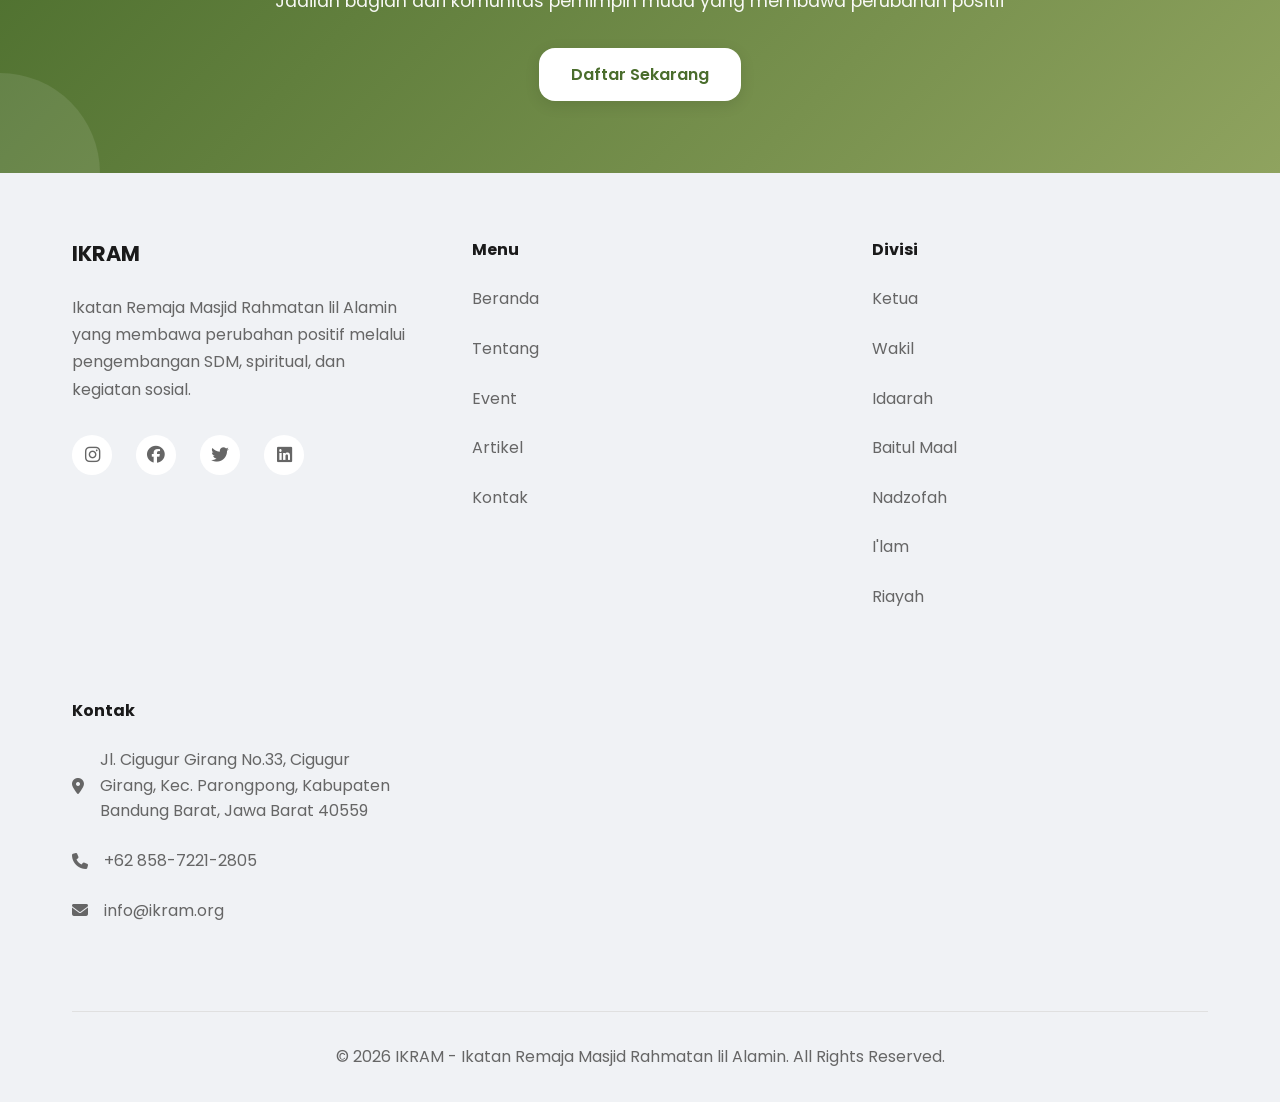
==== commit d7aa1a98: "feat: add complete Event CRUD System with admin panel Implement backend API and frontend admin panel" ====
--- a/index.html
+++ b/index.html
@@ -56,6 +56,7 @@
                 <a href="event.html" class="nav-link">Event</a>
                 <a href="article.html" class="nav-link">Artikel</a>
                 <a href="contact.html" class="nav-link">Kontak</a>
+                <a href="admin.html" class="nav-link">Admin</a>
                 <a href="#" class="nav-link btn-join">Bergabung</a>
             </div>
         </div>
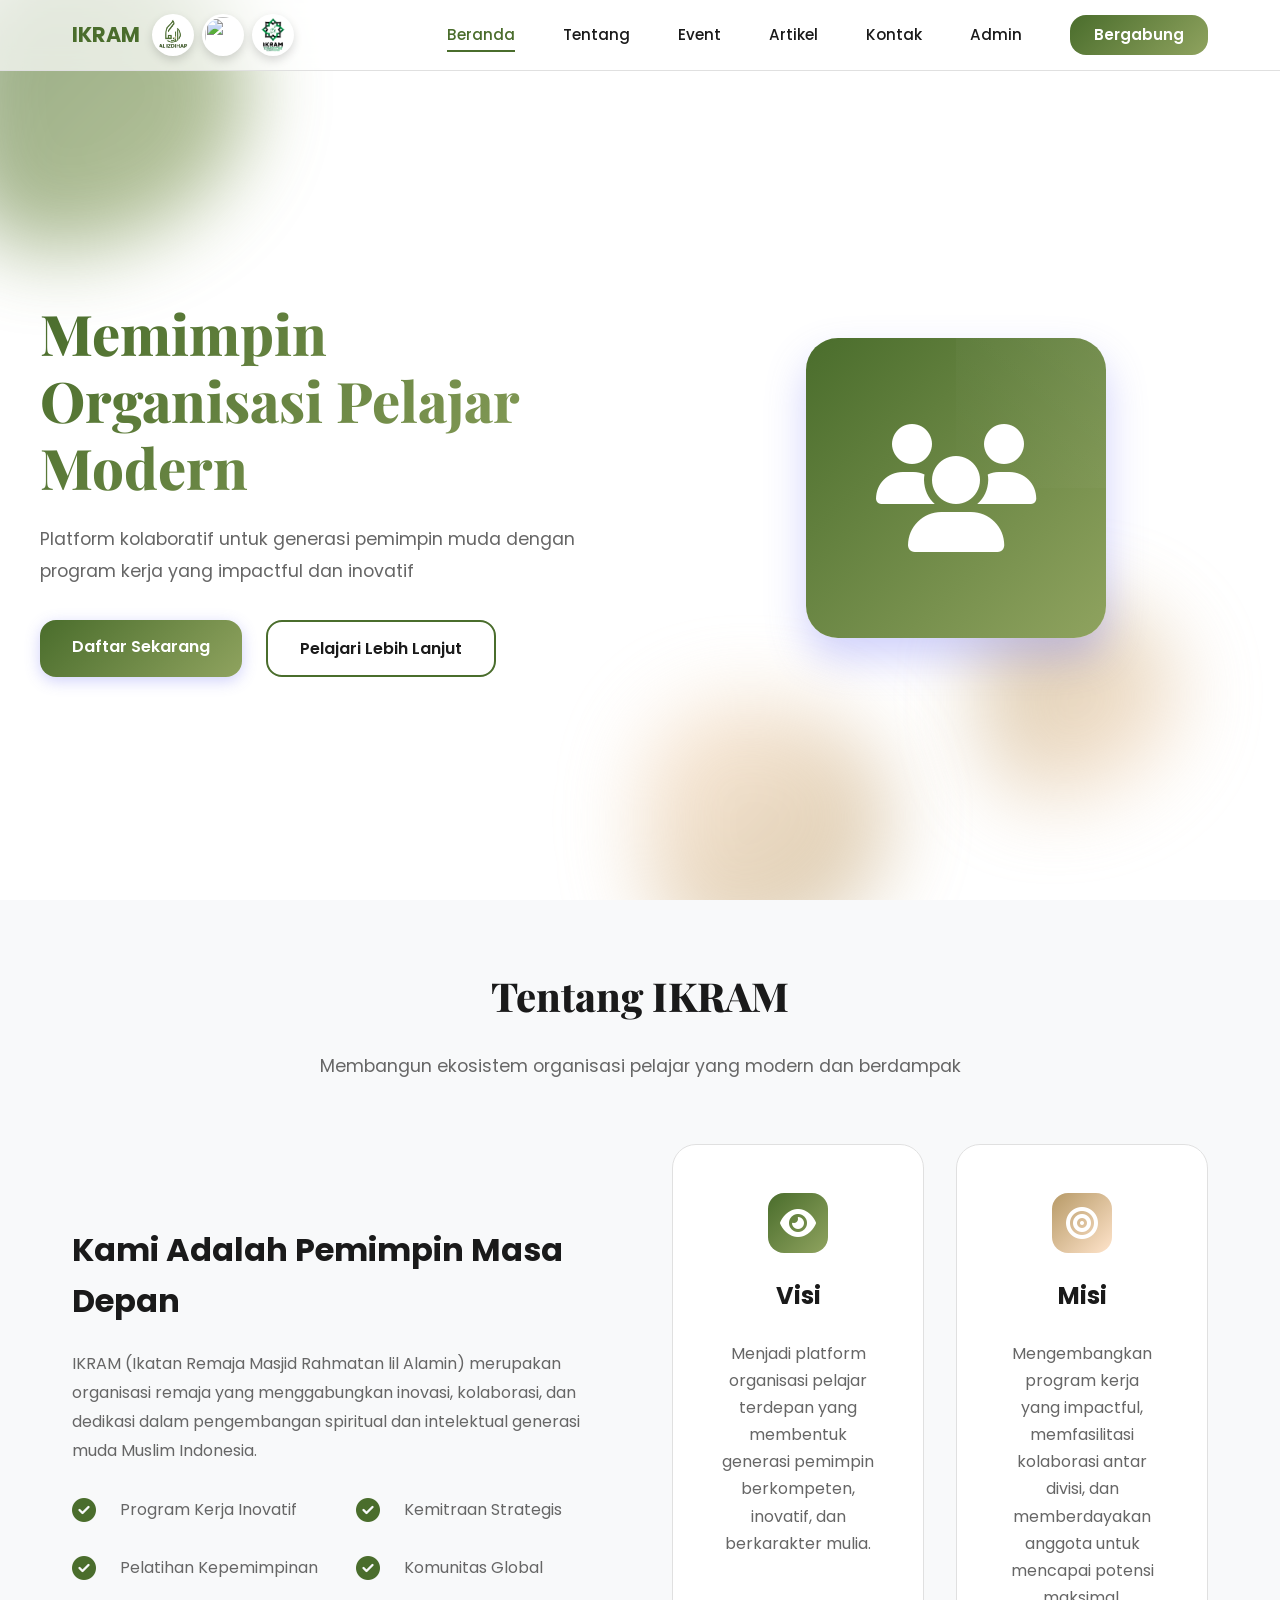
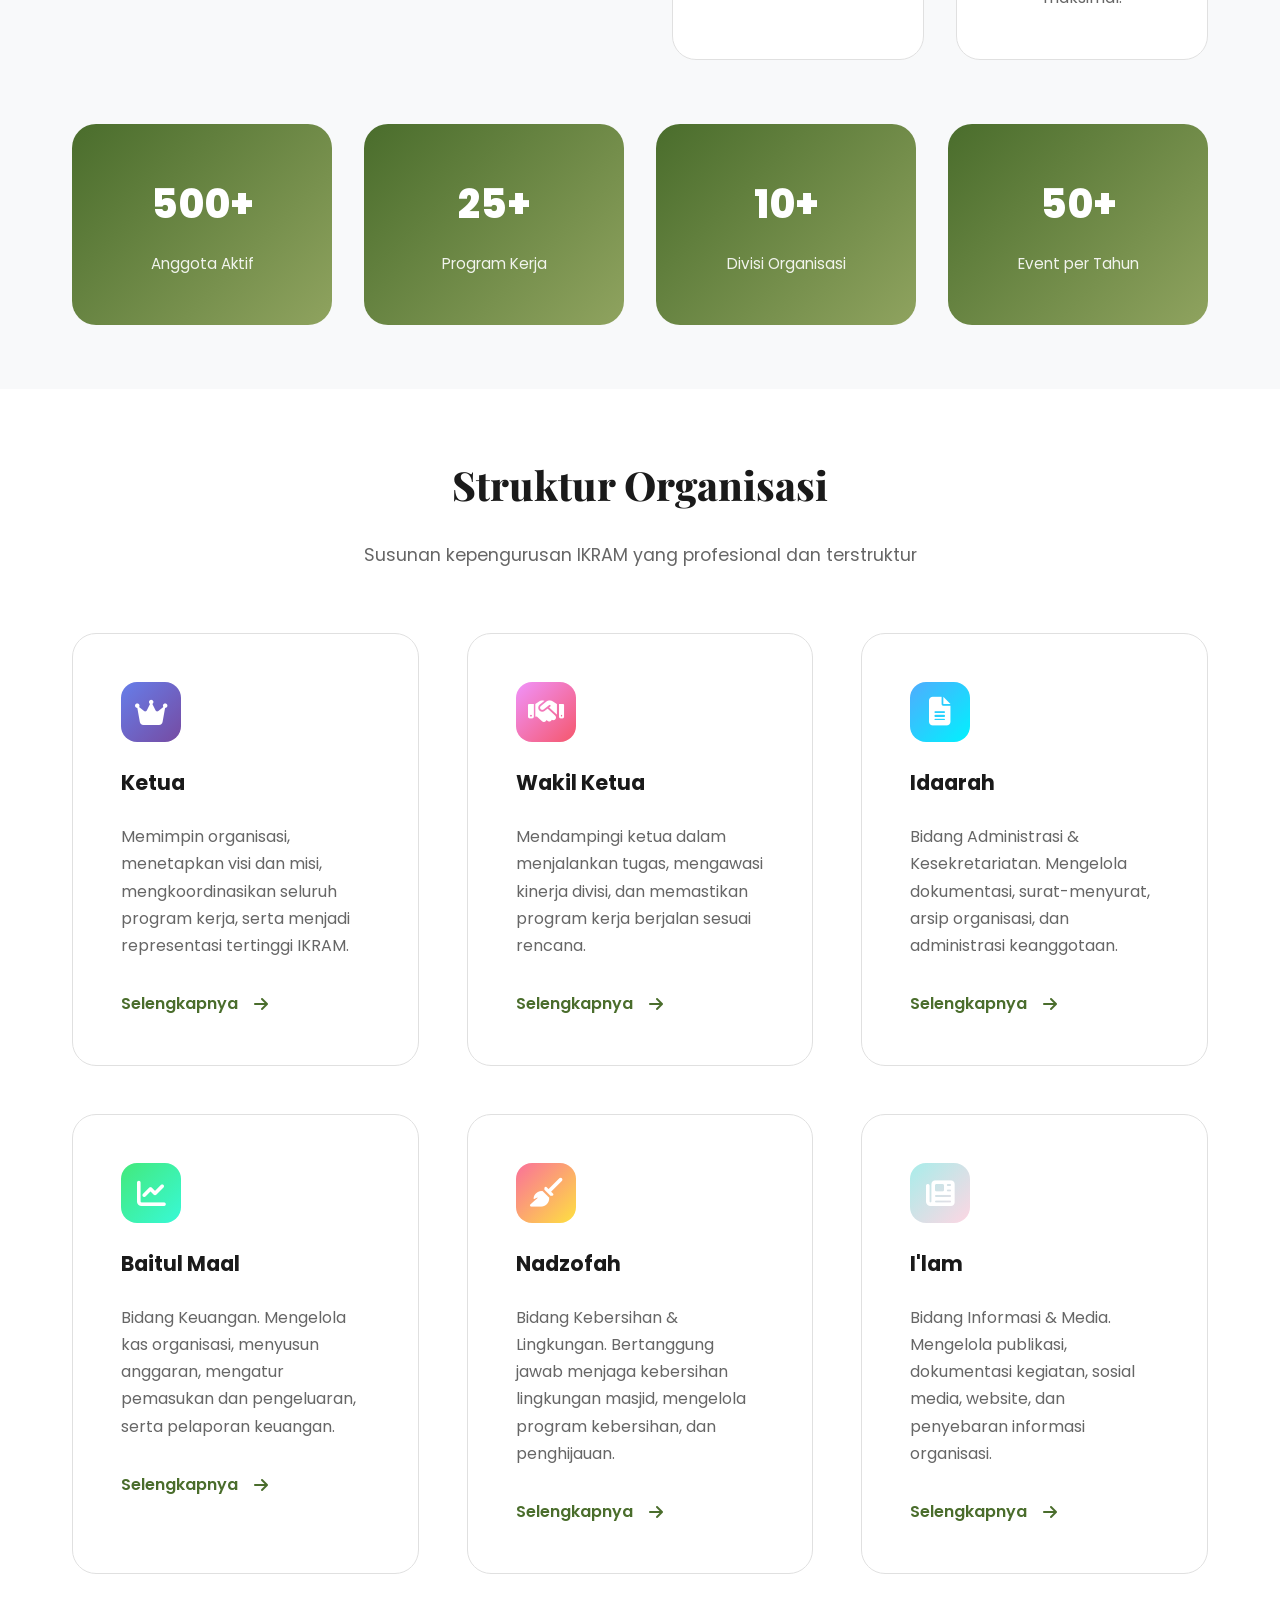
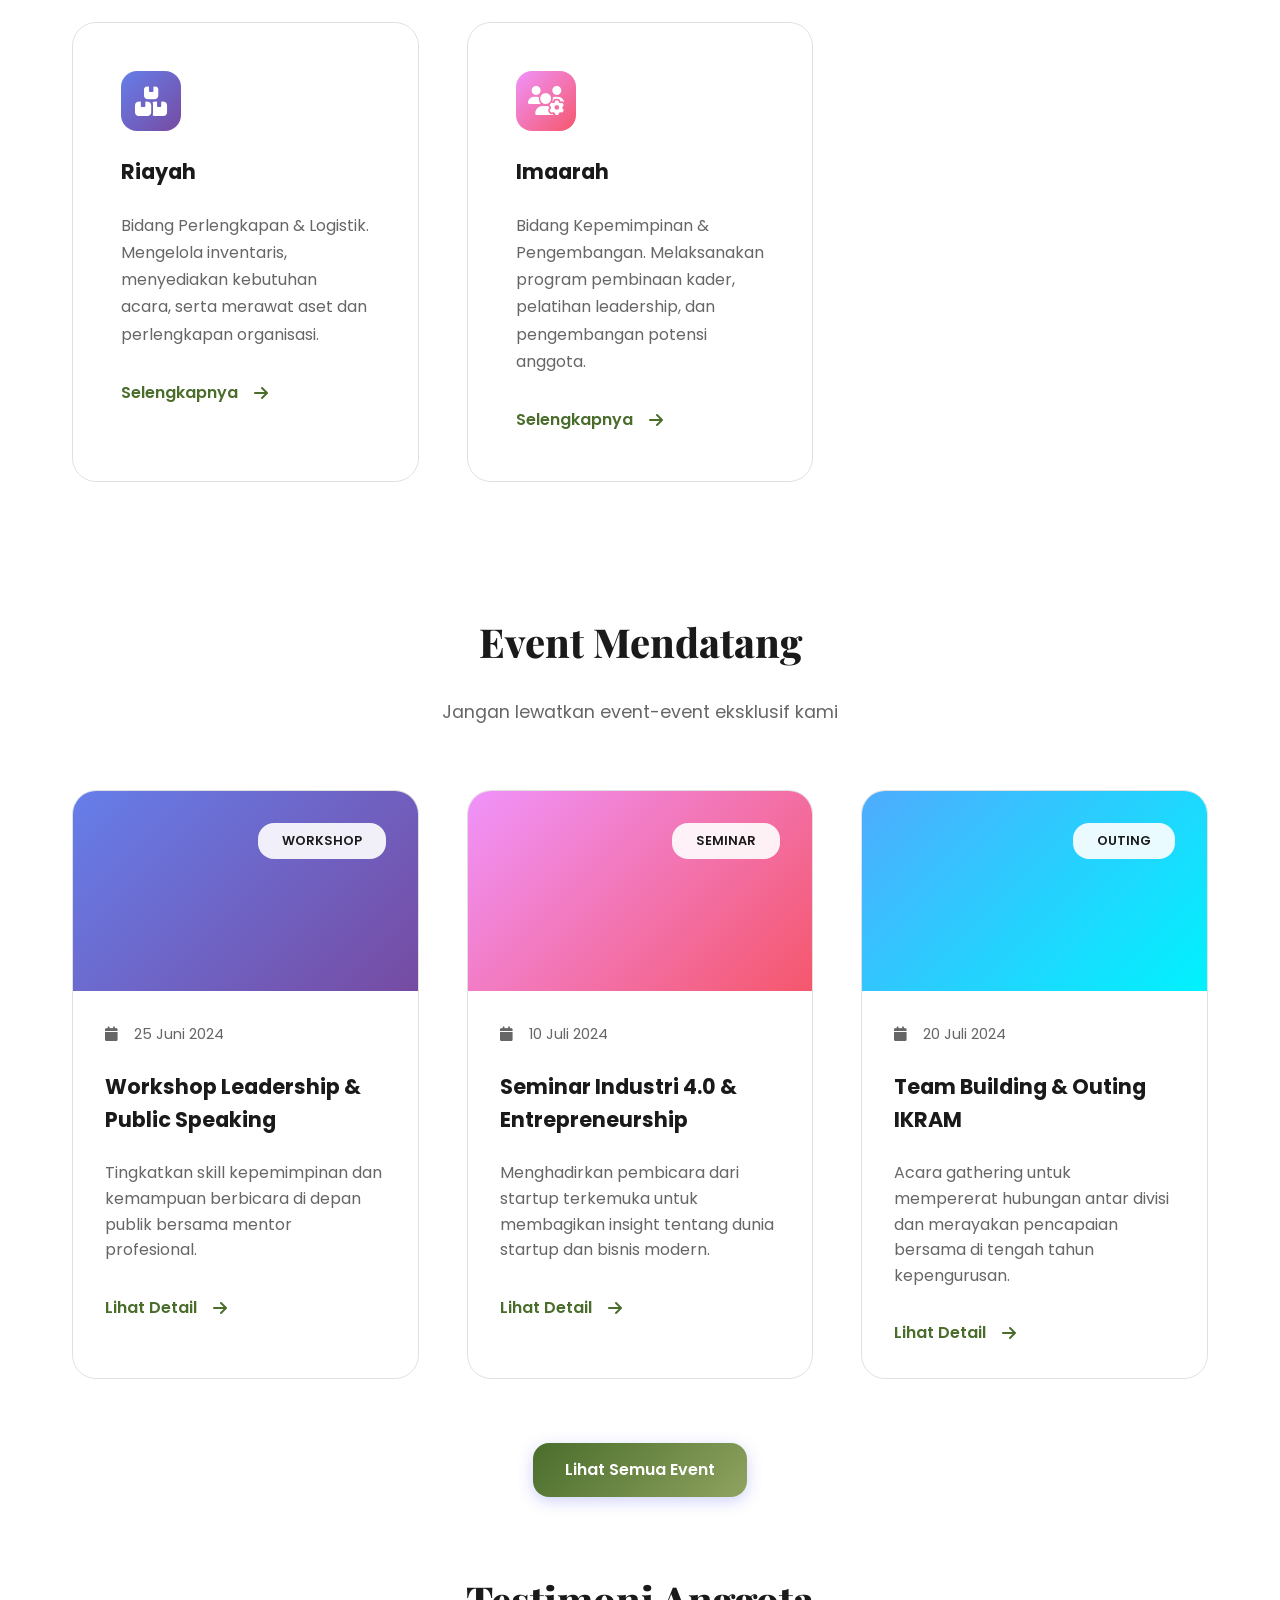
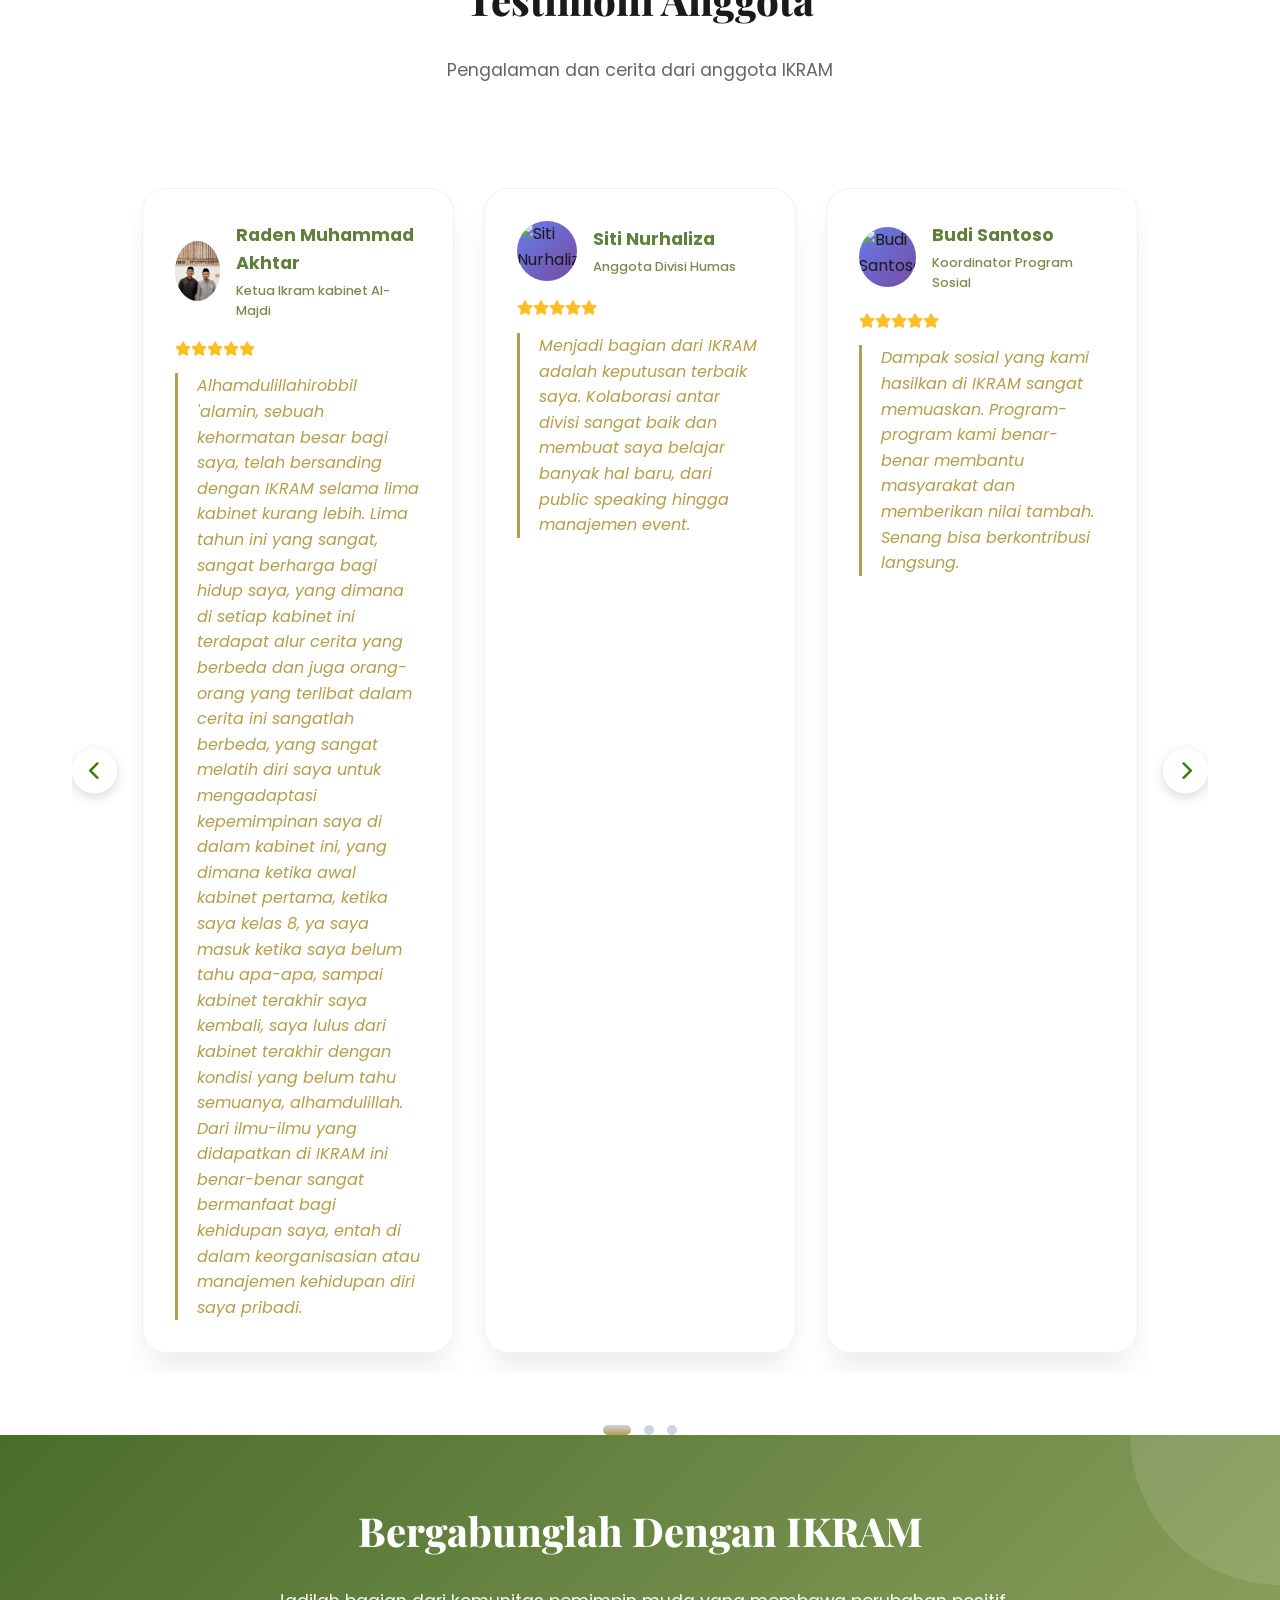
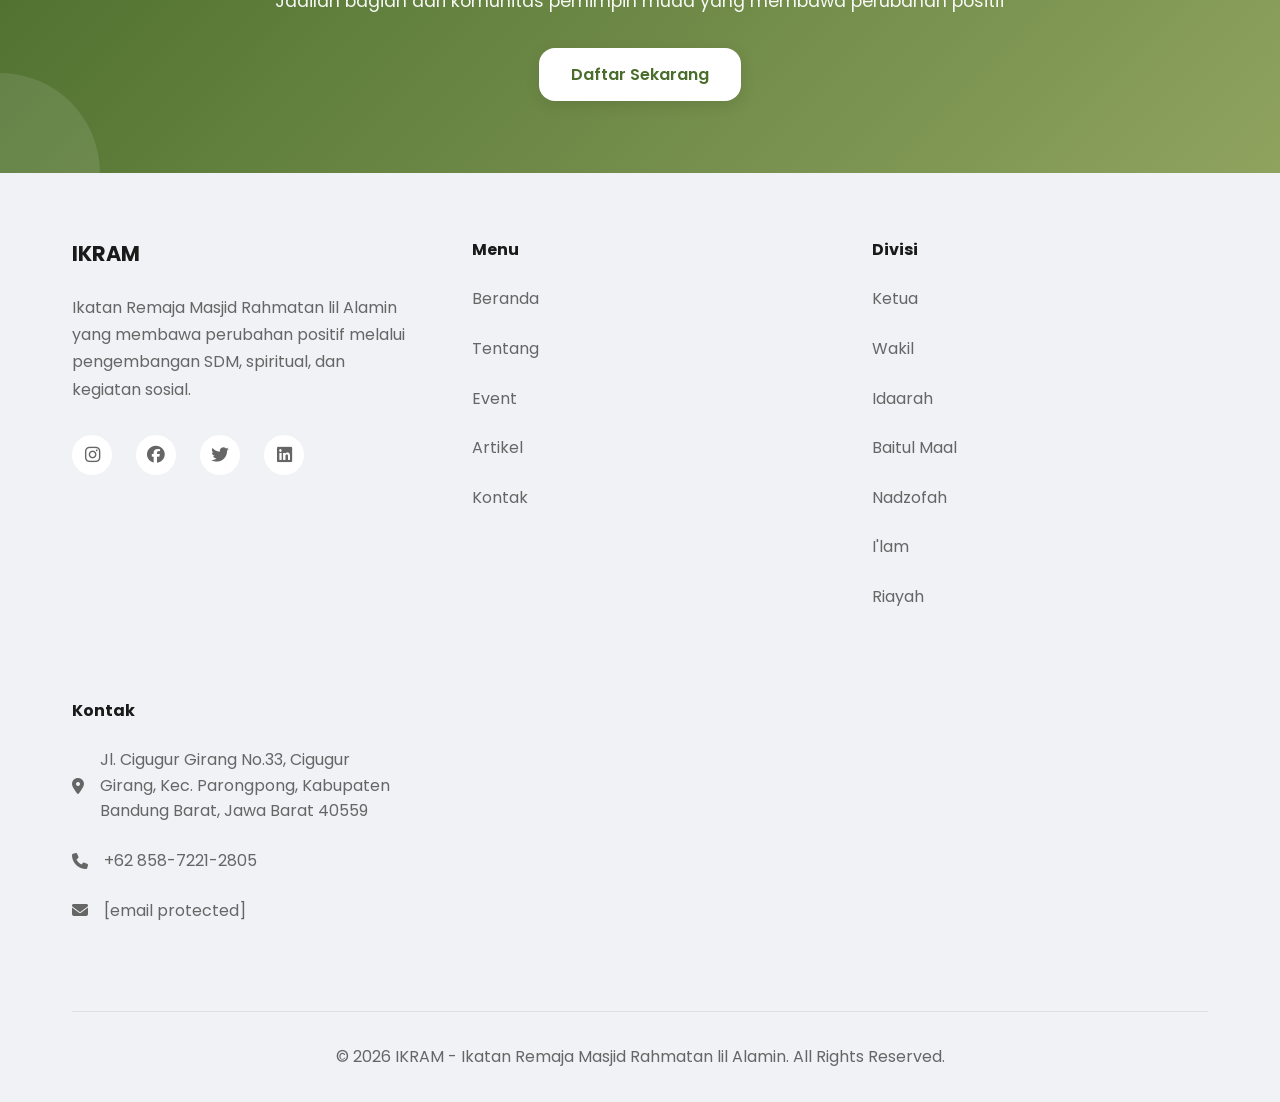
==== commit db5a1658: "update" ====
--- a/index.html
+++ b/index.html
@@ -75,7 +75,7 @@
                 <h1 class="hero-title">Memimpin Organisasi Pelajar Modern</h1>
                 <p class="hero-subtitle">Platform kolaboratif untuk generasi pemimpin muda dengan program kerja yang impactful dan inovatif</p>
                 <div class="hero-buttons">
-                    <a href="contact.html" class="btn btn-primary" data-aos="fade-up" data-aos-delay="100">Daftar Sekarang</a>
+                    <a href="login.html" class="btn btn-primary" data-aos="fade-up" data-aos-delay="100">Daftar Sekarang</a>
                     <a href="#about" class="btn btn-secondary scroll-link" data-aos="fade-up" data-aos-delay="200">Pelajari Lebih Lanjut</a>
                 </div>
             </div>
@@ -448,7 +448,7 @@
                     <ul>
                         <li><i class="fas fa-map-marker-alt"></i> Jl. Cigugur Girang No.33, Cigugur Girang, Kec. Parongpong, Kabupaten Bandung Barat, Jawa Barat 40559</li>
                         <li><i class="fas fa-phone"></i> +62 858-7221-2805 </li>
-                        <li><i class="fas fa-envelope"></i> info@ikram.org</li>
+                        <li><i class="fas fa-envelope"></i> <a href="/cdn-cgi/l/email-protection" class="__cf_email__" data-cfemail="99f0f7fff6d9f0f2ebf8f4b7f6ebfe">[email&#160;protected]</a></li>
                     </ul>
                 </div>
             </div>
@@ -465,7 +465,8 @@
     </button>
 
     <!-- Scripts -->
-    <script src="https://unpkg.com/aos@2.3.1/dist/aos.js"></script>
+    <script data-cfasync="false" src="/cdn-cgi/scripts/5c5dd728/cloudflare-static/email-decode.min.js"></script><script src="https://unpkg.com/aos@2.3.1/dist/aos.js"></script>
     <script src="assets/js/script.js"></script>
+<script defer src="https://static.cloudflareinsights.com/beacon.min.js/v833ccba57c9e4d2798f2e76cebdd09a11778172276447" integrity="sha512-57MDmcccJXYtNnH+ZiBwzC4jb2rvgVCEokYN+L/nLlmO8rfYT/gIpW2A569iJ/3b+0UEasghjuZH/ma3wIs/EQ==" data-cf-beacon='{"version":"2024.11.0","token":"7f7b0fd8732c4326aae4b9d58d5c514a","server_timing":{"name":{"cfCacheStatus":true,"cfEdge":true,"cfExtPri":true,"cfL4":true,"cfOrigin":true,"cfSpeedBrain":true},"location_startswith":null}}' crossorigin="anonymous"></script>
 </body>
 </html>
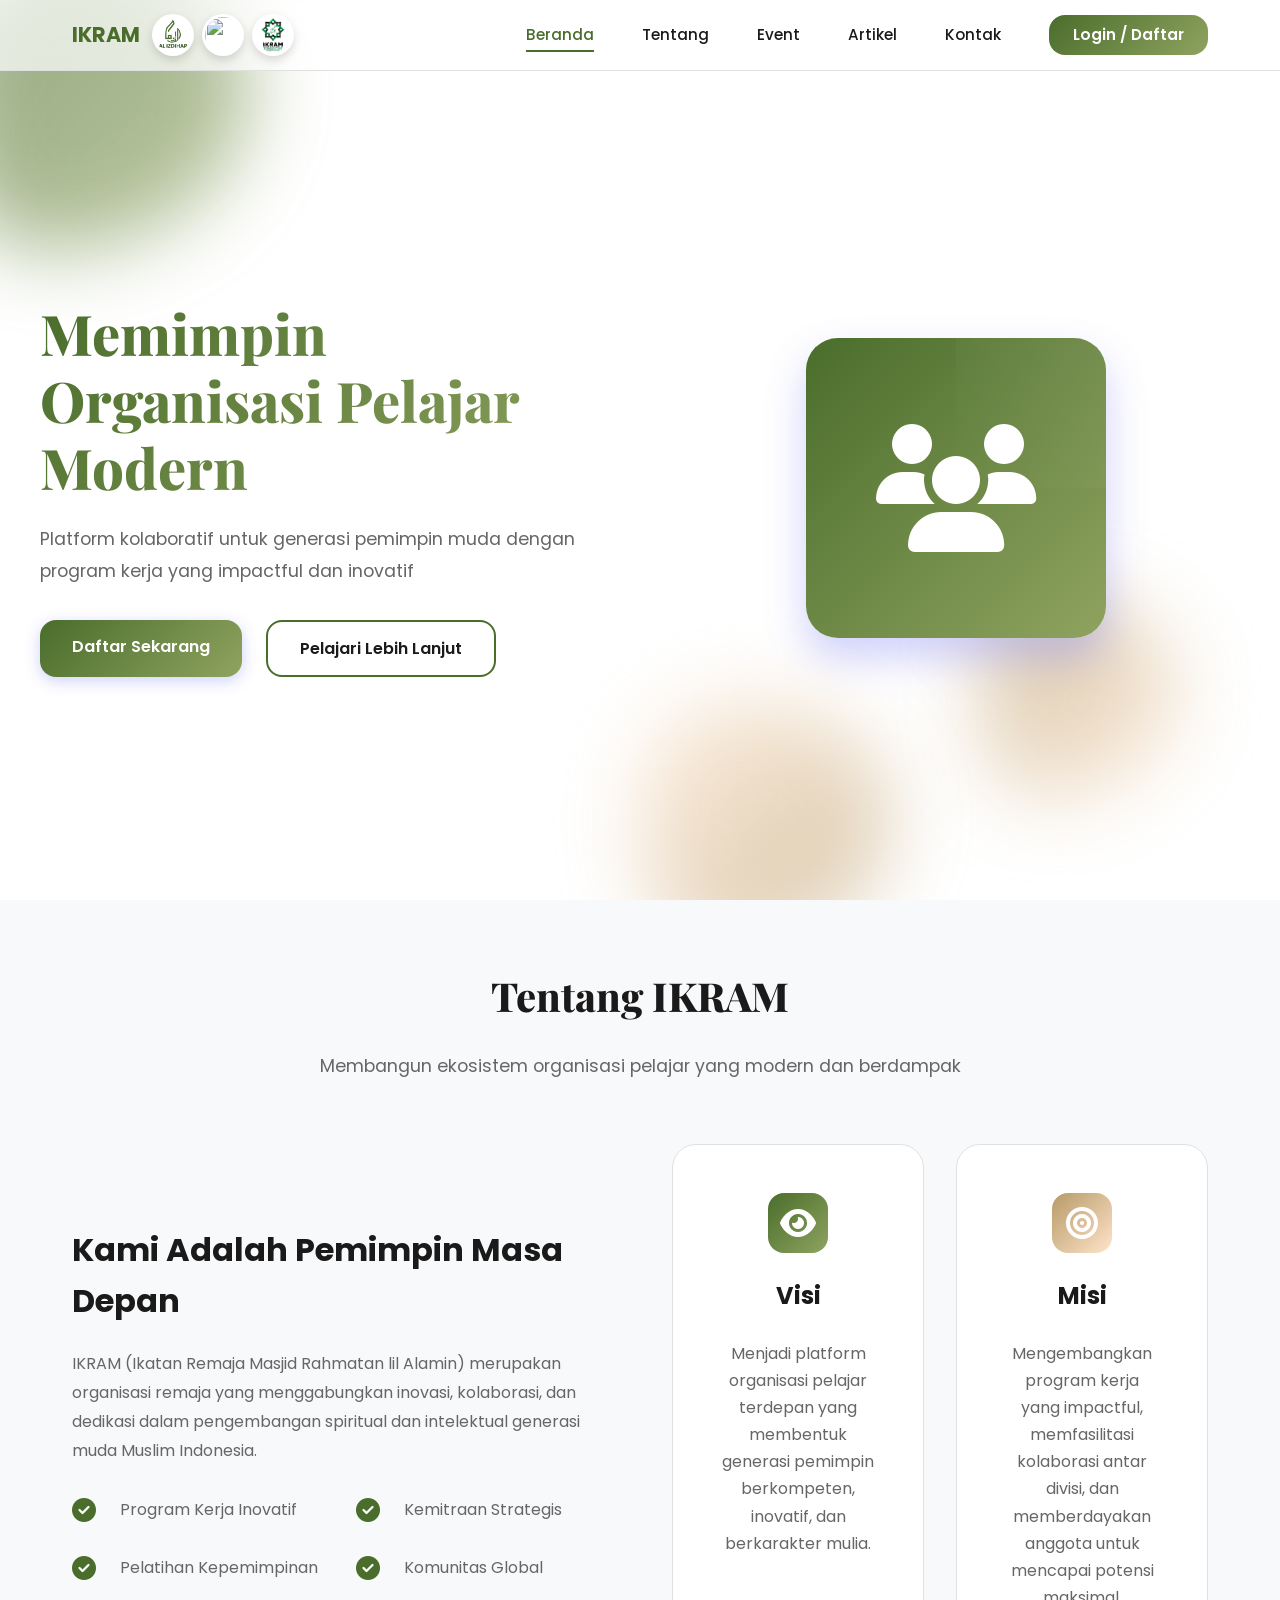
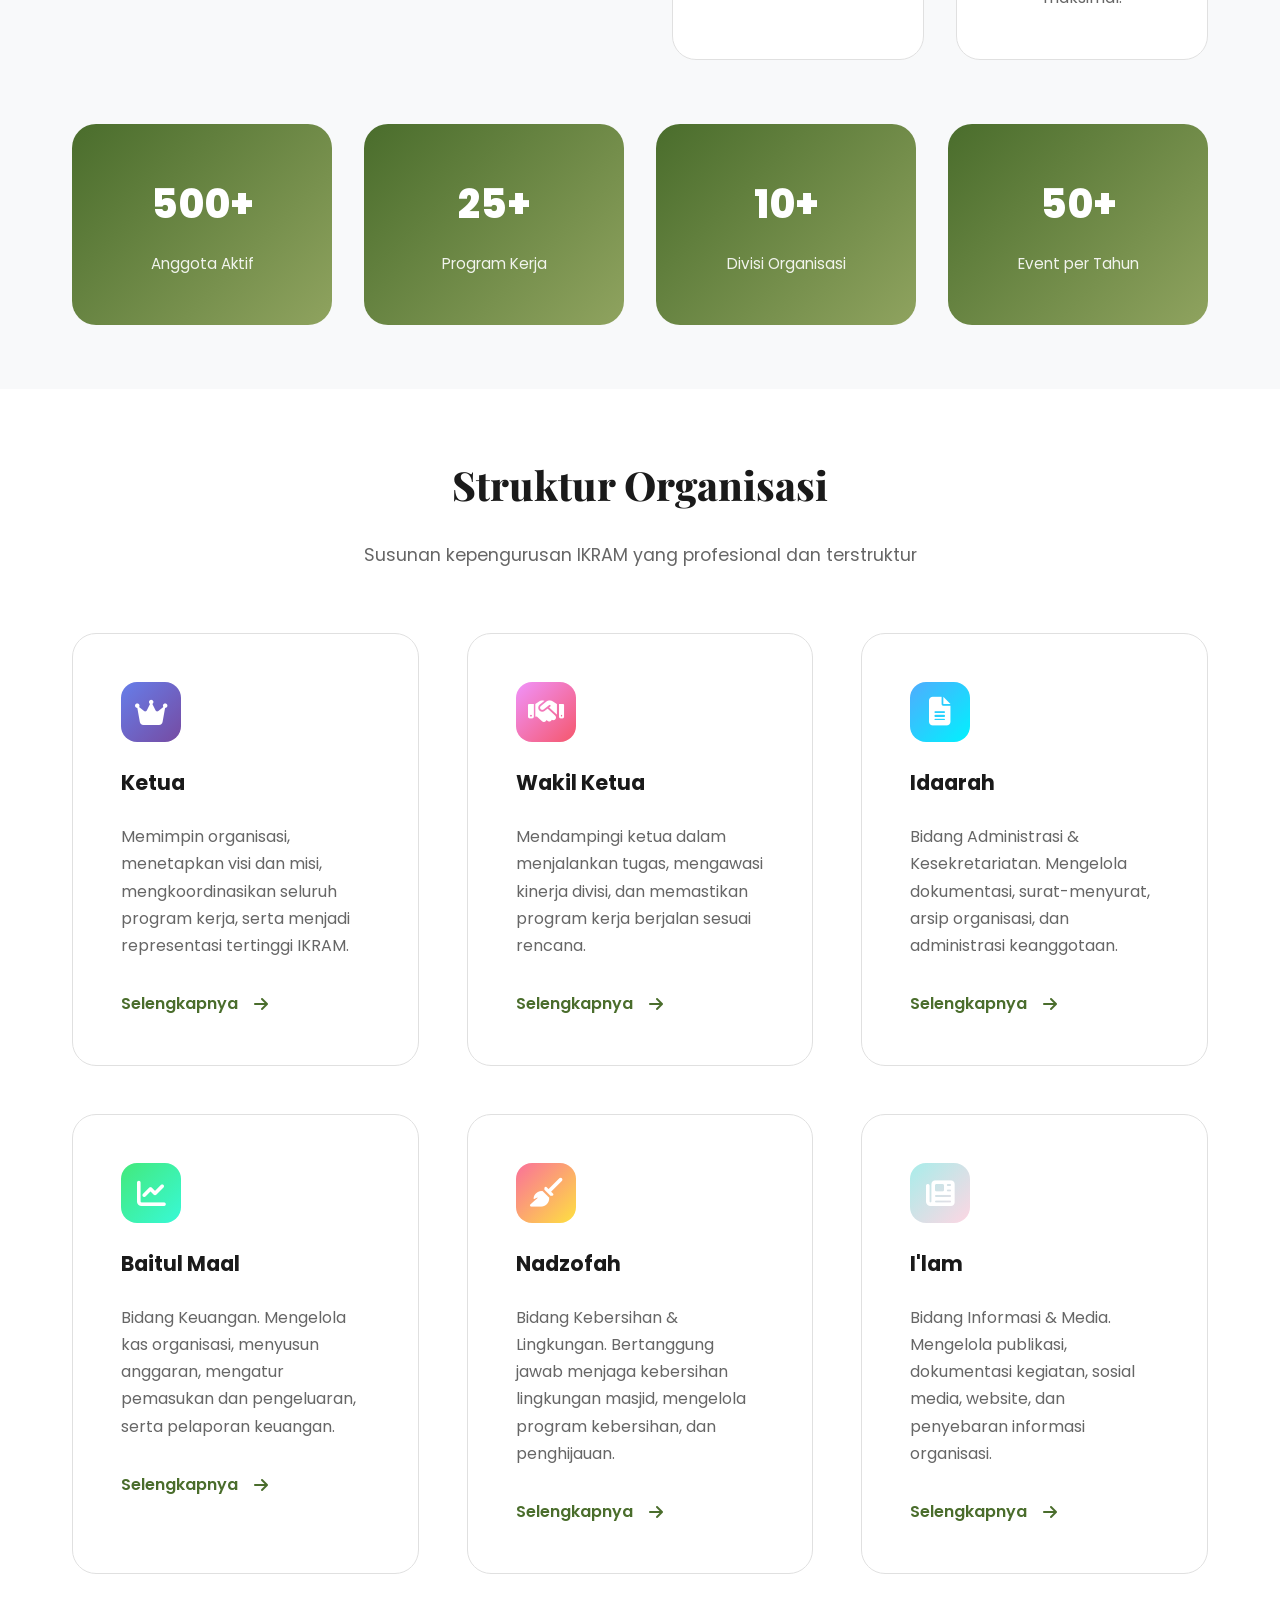
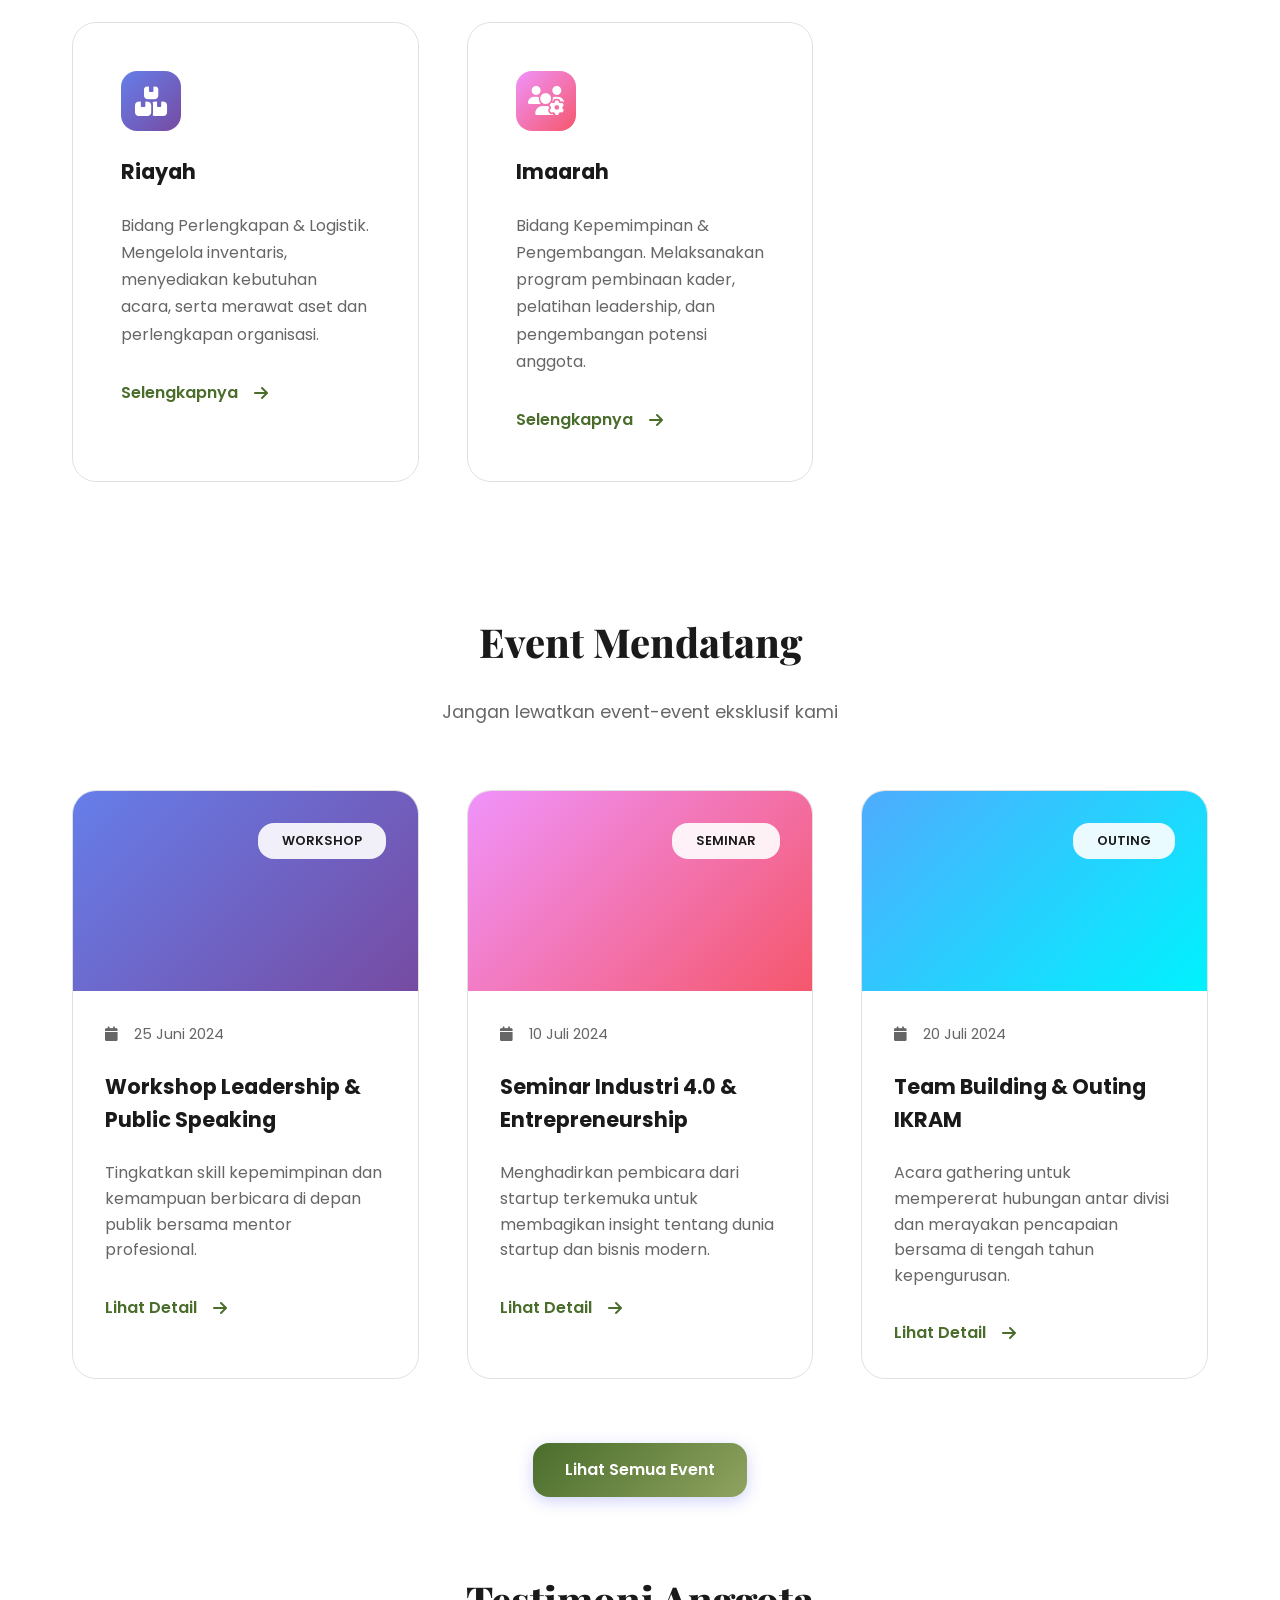
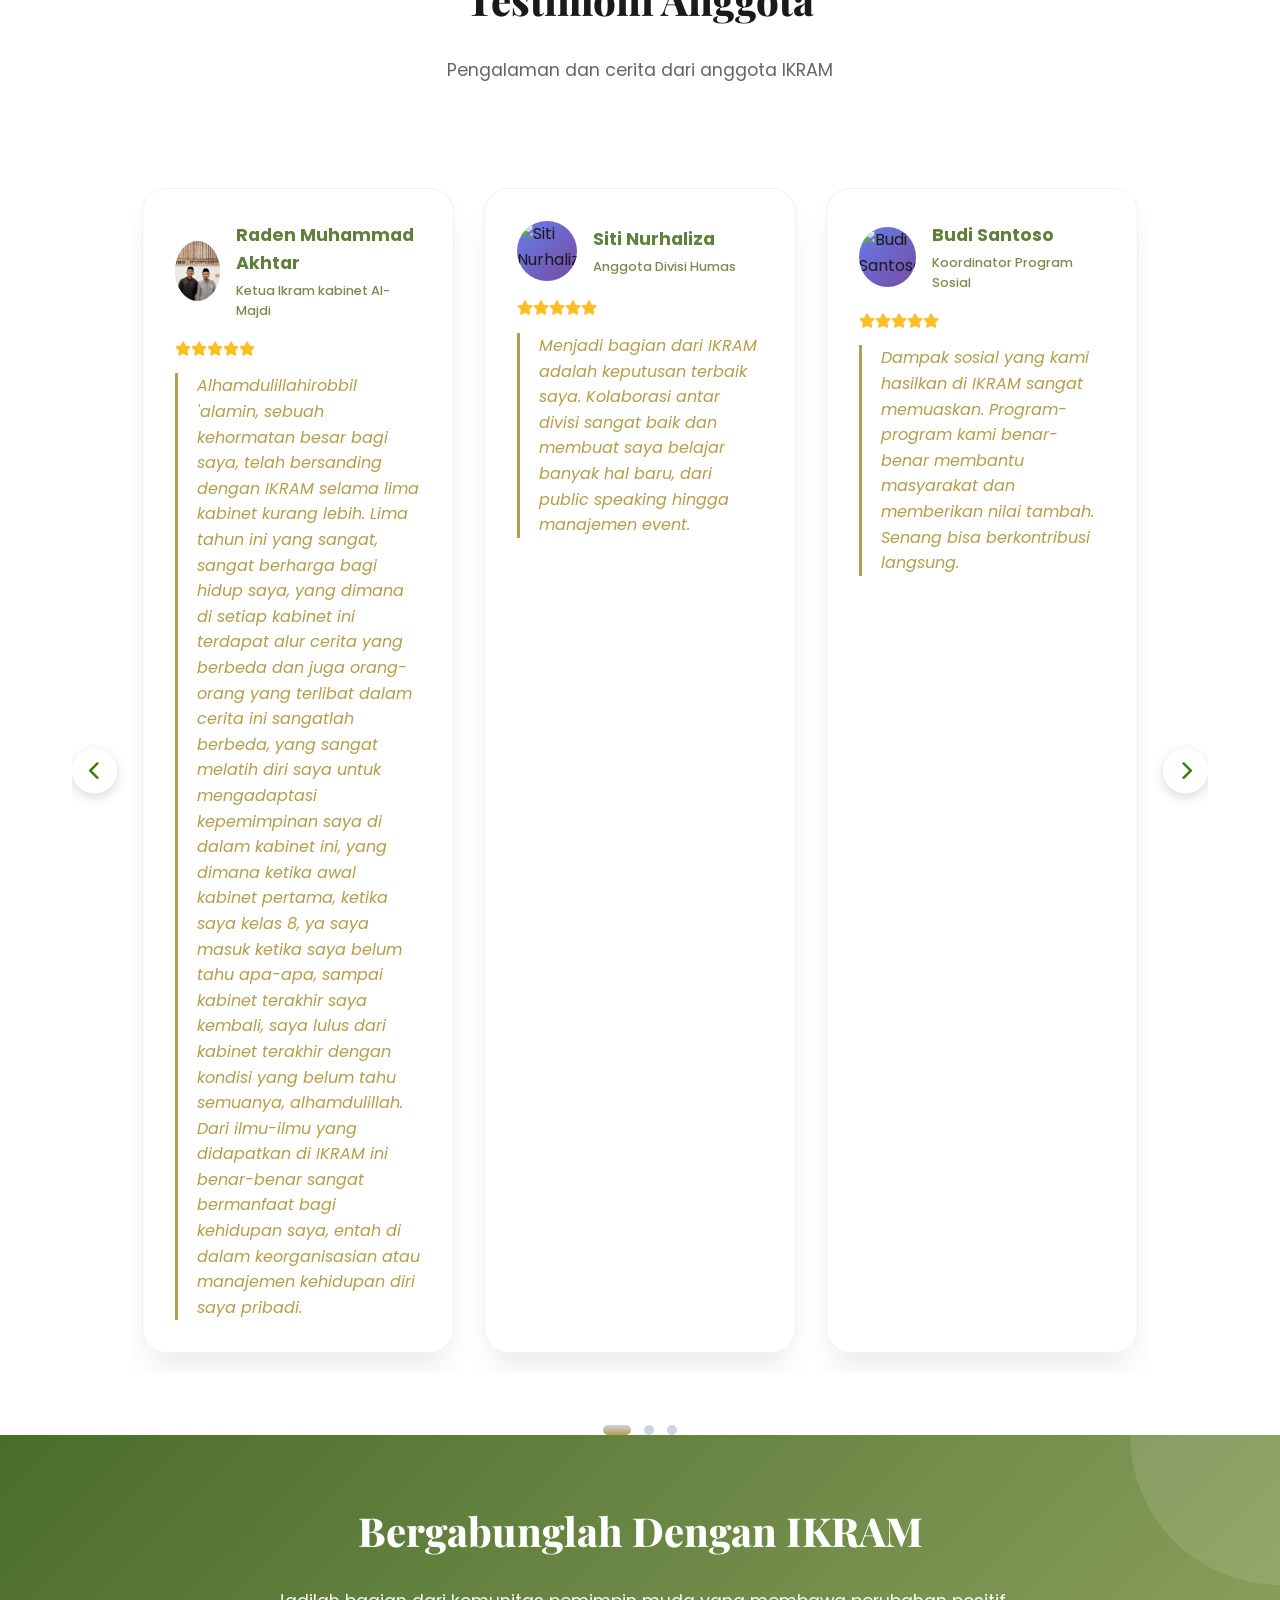
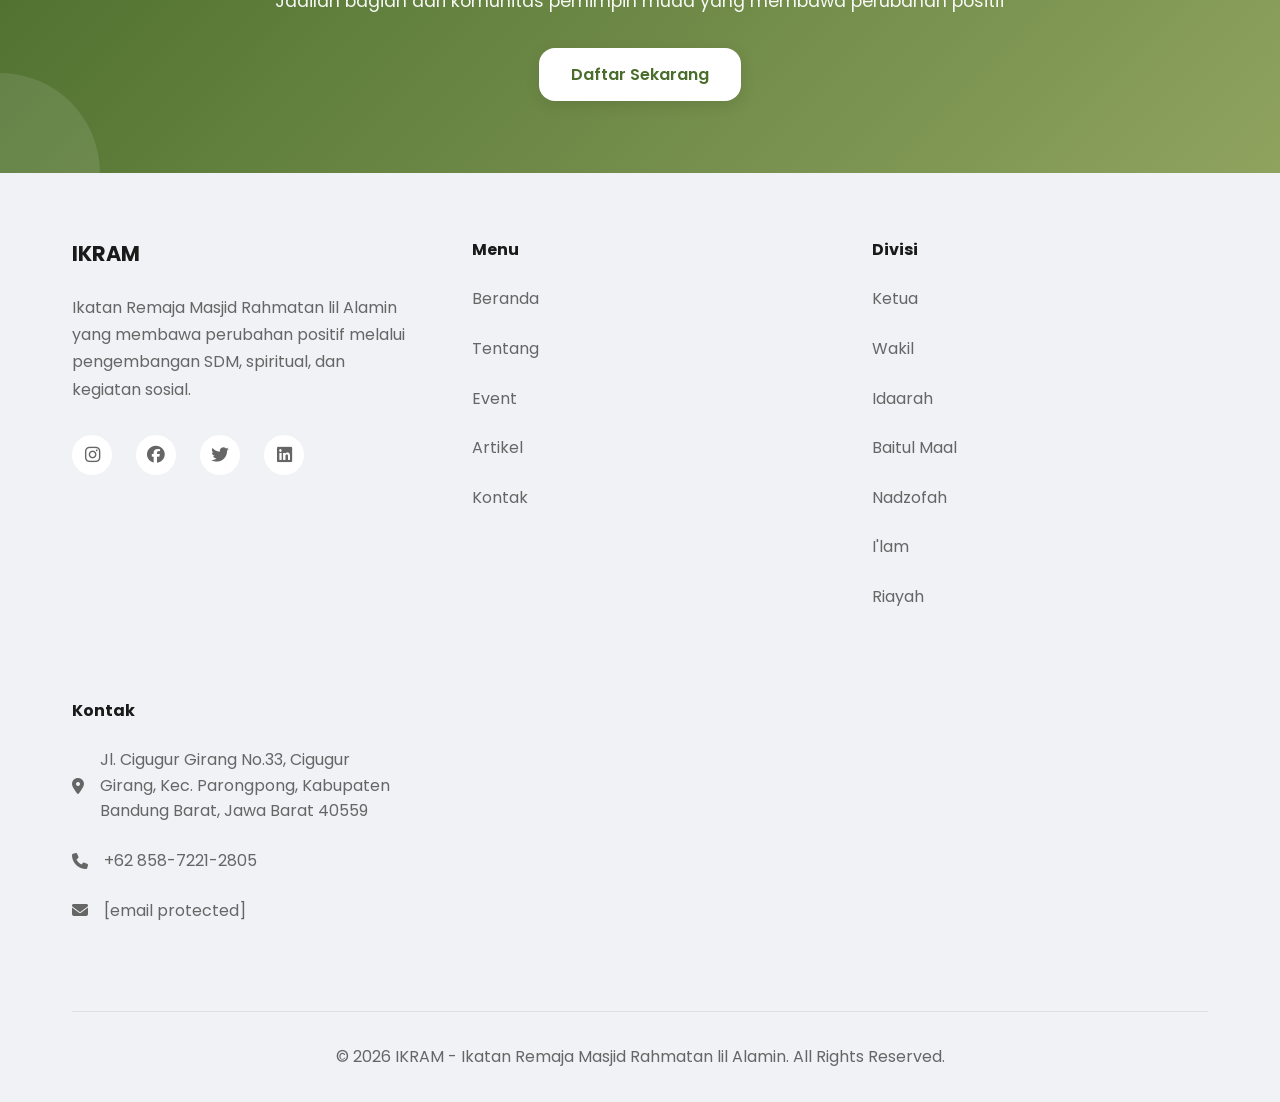
==== commit 3d29616f: "Create Supabase Auth & Event System" ====
--- a/index.html
+++ b/index.html
@@ -53,11 +53,10 @@
             <div class="nav-menu" id="navMenu">
                 <a href="index.html" class="nav-link active">Beranda</a>
                 <a href="#about" class="nav-link scroll-link">Tentang</a>
-                <a href="event.html" class="nav-link">Event</a>
+                <a href="event-supabase.html" class="nav-link">Event</a>
                 <a href="article.html" class="nav-link">Artikel</a>
                 <a href="contact.html" class="nav-link">Kontak</a>
-                <a href="admin.html" class="nav-link">Admin</a>
-                <a href="#" class="nav-link btn-join">Bergabung</a>
+                <a href="login-supabase.html" id="navAuth" class="nav-link btn-join">Login / Daftar</a>
             </div>
         </div>
     </nav>
@@ -75,7 +74,7 @@
                 <h1 class="hero-title">Memimpin Organisasi Pelajar Modern</h1>
                 <p class="hero-subtitle">Platform kolaboratif untuk generasi pemimpin muda dengan program kerja yang impactful dan inovatif</p>
                 <div class="hero-buttons">
-                    <a href="login.html" class="btn btn-primary" data-aos="fade-up" data-aos-delay="100">Daftar Sekarang</a>
+                    <a href="register-supabase.html" class="btn btn-primary" data-aos="fade-up" data-aos-delay="100">Daftar Sekarang</a>
                     <a href="#about" class="btn btn-secondary scroll-link" data-aos="fade-up" data-aos-delay="200">Pelajari Lebih Lanjut</a>
                 </div>
             </div>
@@ -399,7 +398,7 @@
             <div class="cta-content" data-aos="zoom-in">
                 <h2>Bergabunglah Dengan IKRAM</h2>
                 <p>Jadilah bagian dari komunitas pemimpin muda yang membawa perubahan positif</p>
-                <a href="contact.html" class="btn btn-light">Daftar Sekarang</a>
+                <a href="register-supabase.html" class="btn btn-light">Daftar Sekarang</a>
             </div>
         </div>
     </section>
@@ -424,7 +423,7 @@
                     <ul>
                         <li><a href="index.html">Beranda</a></li>
                         <li><a href="#about">Tentang</a></li>
-                        <li><a href="event.html">Event</a></li>
+                        <li><a href="event-supabase.html">Event</a></li>
                         <li><a href="article.html">Artikel</a></li>
                         <li><a href="contact.html">Kontak</a></li>
                     </ul>
@@ -465,8 +464,22 @@
     </button>
 
     <!-- Scripts -->
-    <script data-cfasync="false" src="/cdn-cgi/scripts/5c5dd728/cloudflare-static/email-decode.min.js"></script><script src="https://unpkg.com/aos@2.3.1/dist/aos.js"></script>
+    <script data-cfasync="false" src="/cdn-cgi/scripts/5c5dd728/cloudflare-static/email-decode.min.js"></script>
+    <script src="https://unpkg.com/aos@2.3.1/dist/aos.js"></script>
     <script src="assets/js/script.js"></script>
+    <script type="module">
+        import { supabase, getCurrentUser } from './js/supabaseClient.js';
+
+        // Check if user is logged in and update nav
+        supabase.auth.getUser().then(async ({ data: { user } }) => {
+            const navAuth = document.getElementById('navAuth');
+            if (user) {
+                const profile = await getCurrentUser();
+                navAuth.textContent = profile?.nama?.split(' ')[0] || 'Dashboard';
+                navAuth.href = 'dashboard-supabase.html';
+            }
+        });
+    </script>
 <script defer src="https://static.cloudflareinsights.com/beacon.min.js/v833ccba57c9e4d2798f2e76cebdd09a11778172276447" integrity="sha512-57MDmcccJXYtNnH+ZiBwzC4jb2rvgVCEokYN+L/nLlmO8rfYT/gIpW2A569iJ/3b+0UEasghjuZH/ma3wIs/EQ==" data-cf-beacon='{"version":"2024.11.0","token":"7f7b0fd8732c4326aae4b9d58d5c514a","server_timing":{"name":{"cfCacheStatus":true,"cfEdge":true,"cfExtPri":true,"cfL4":true,"cfOrigin":true,"cfSpeedBrain":true},"location_startswith":null}}' crossorigin="anonymous"></script>
 </body>
 </html>
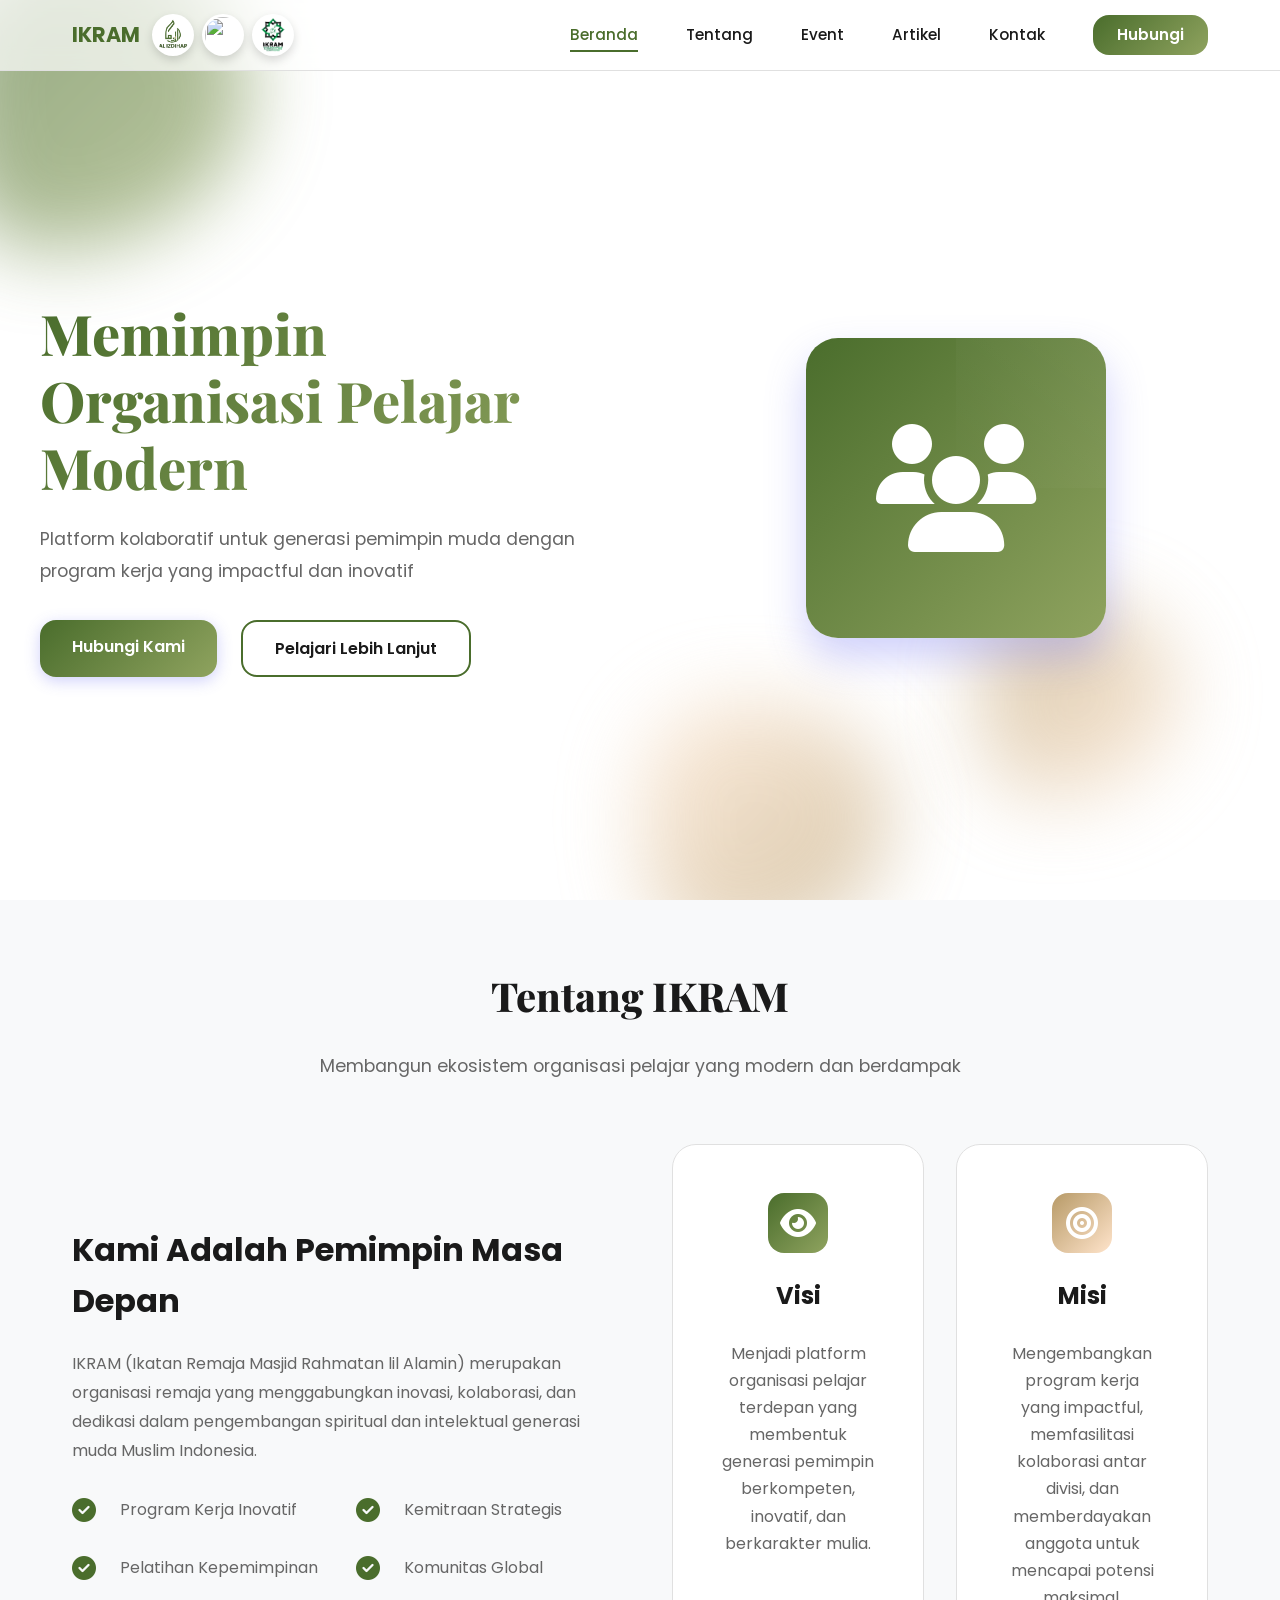
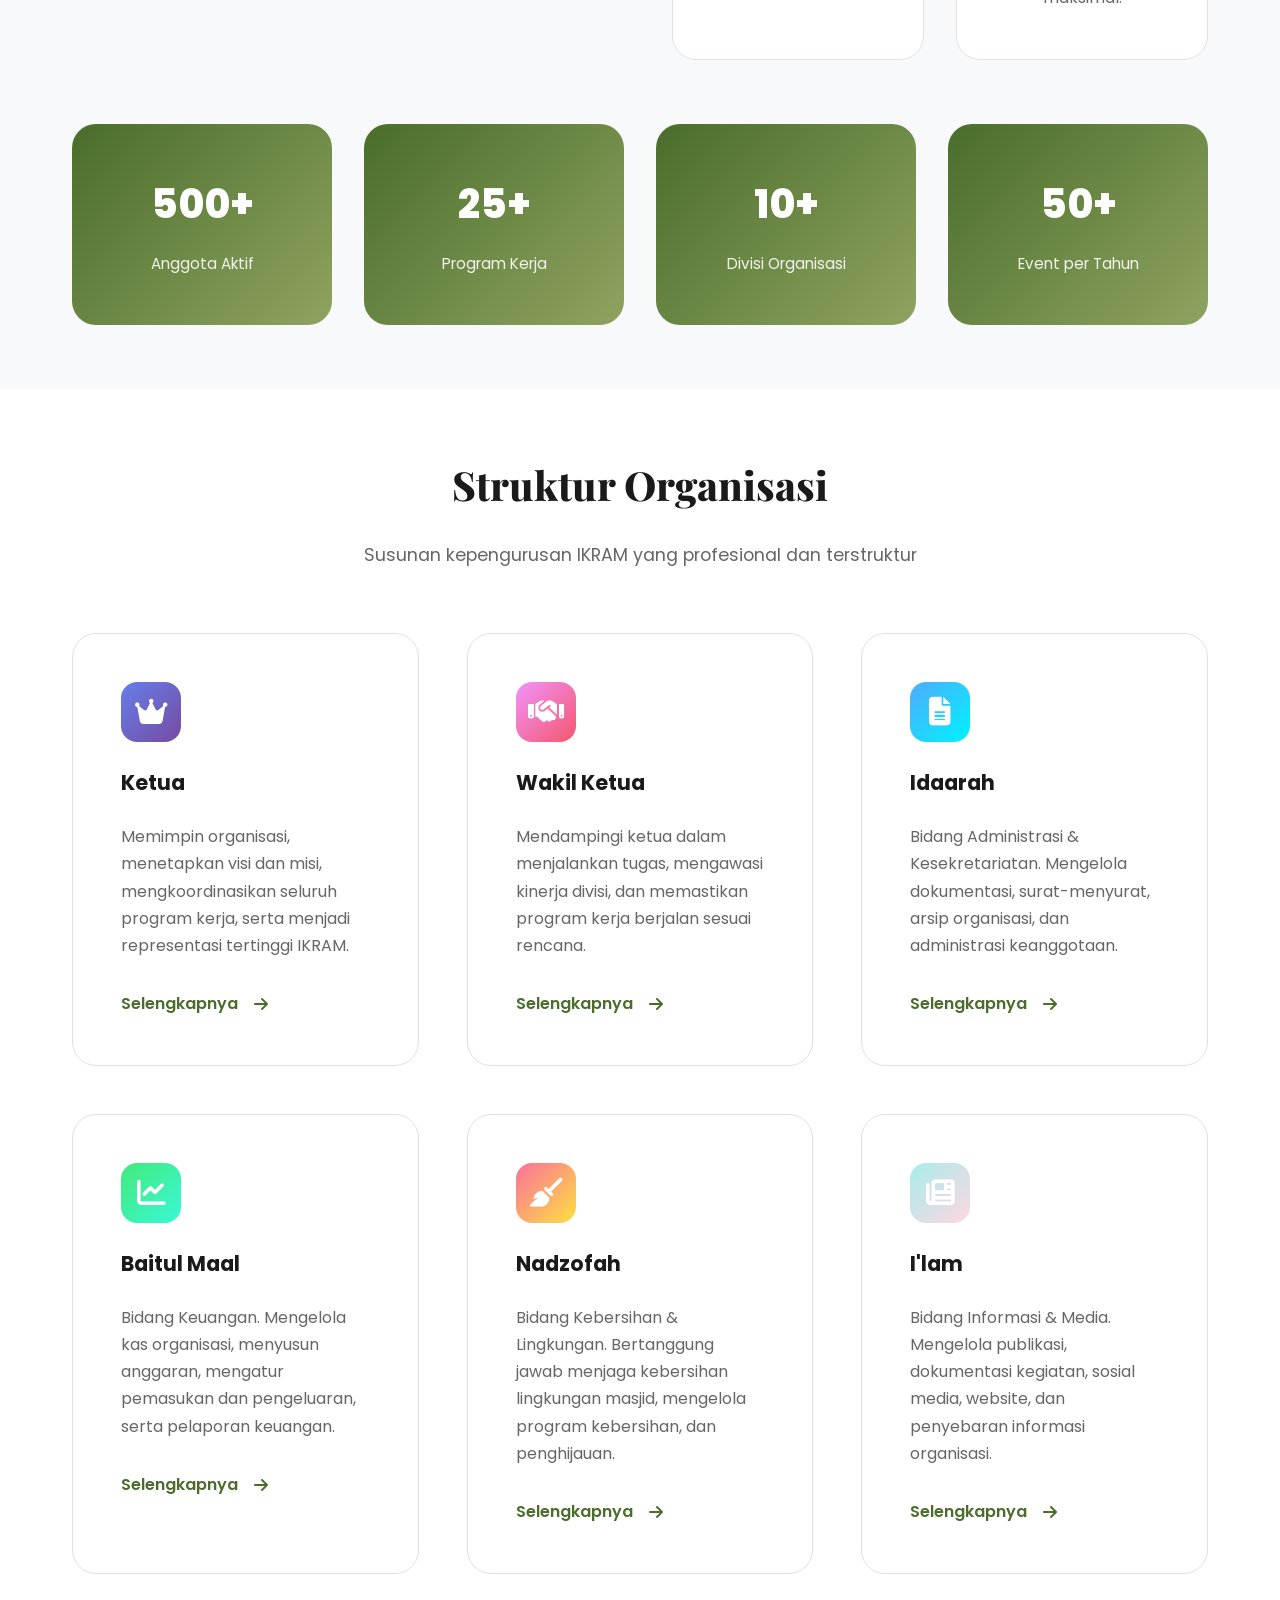
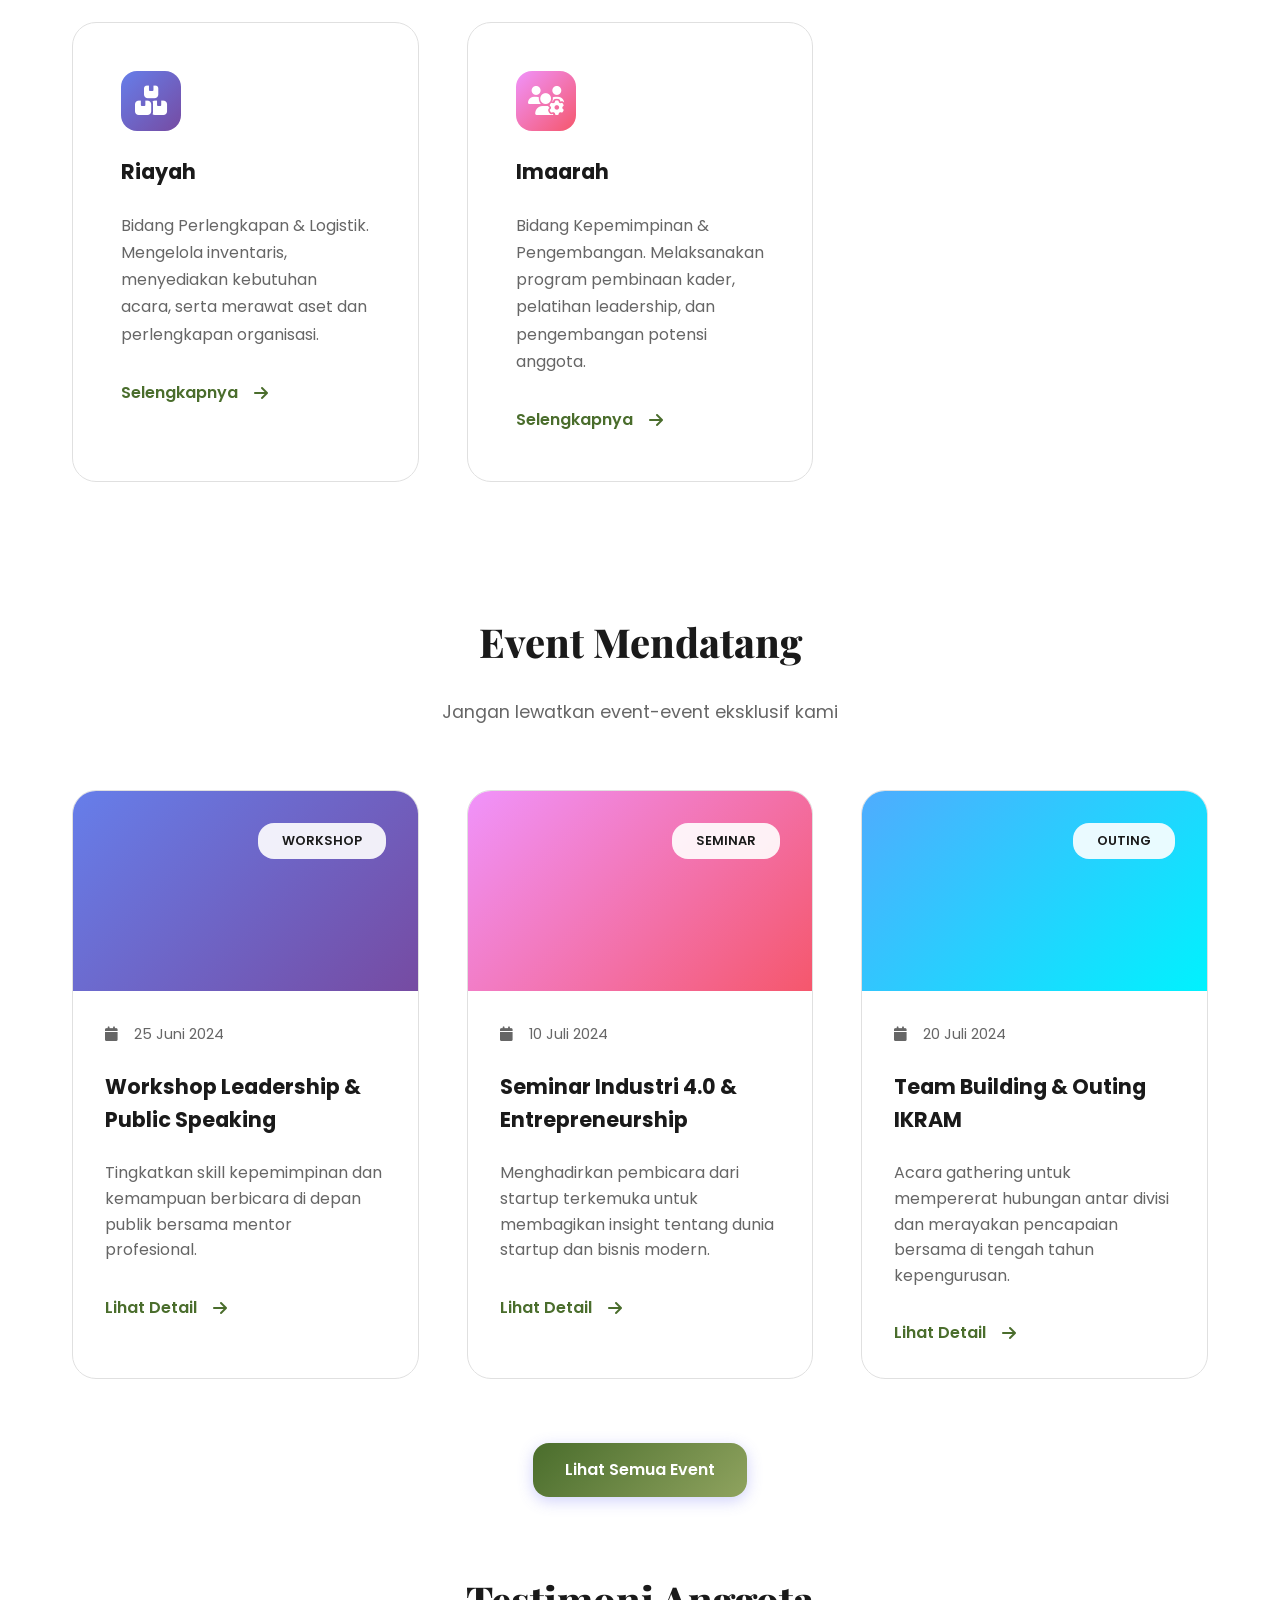
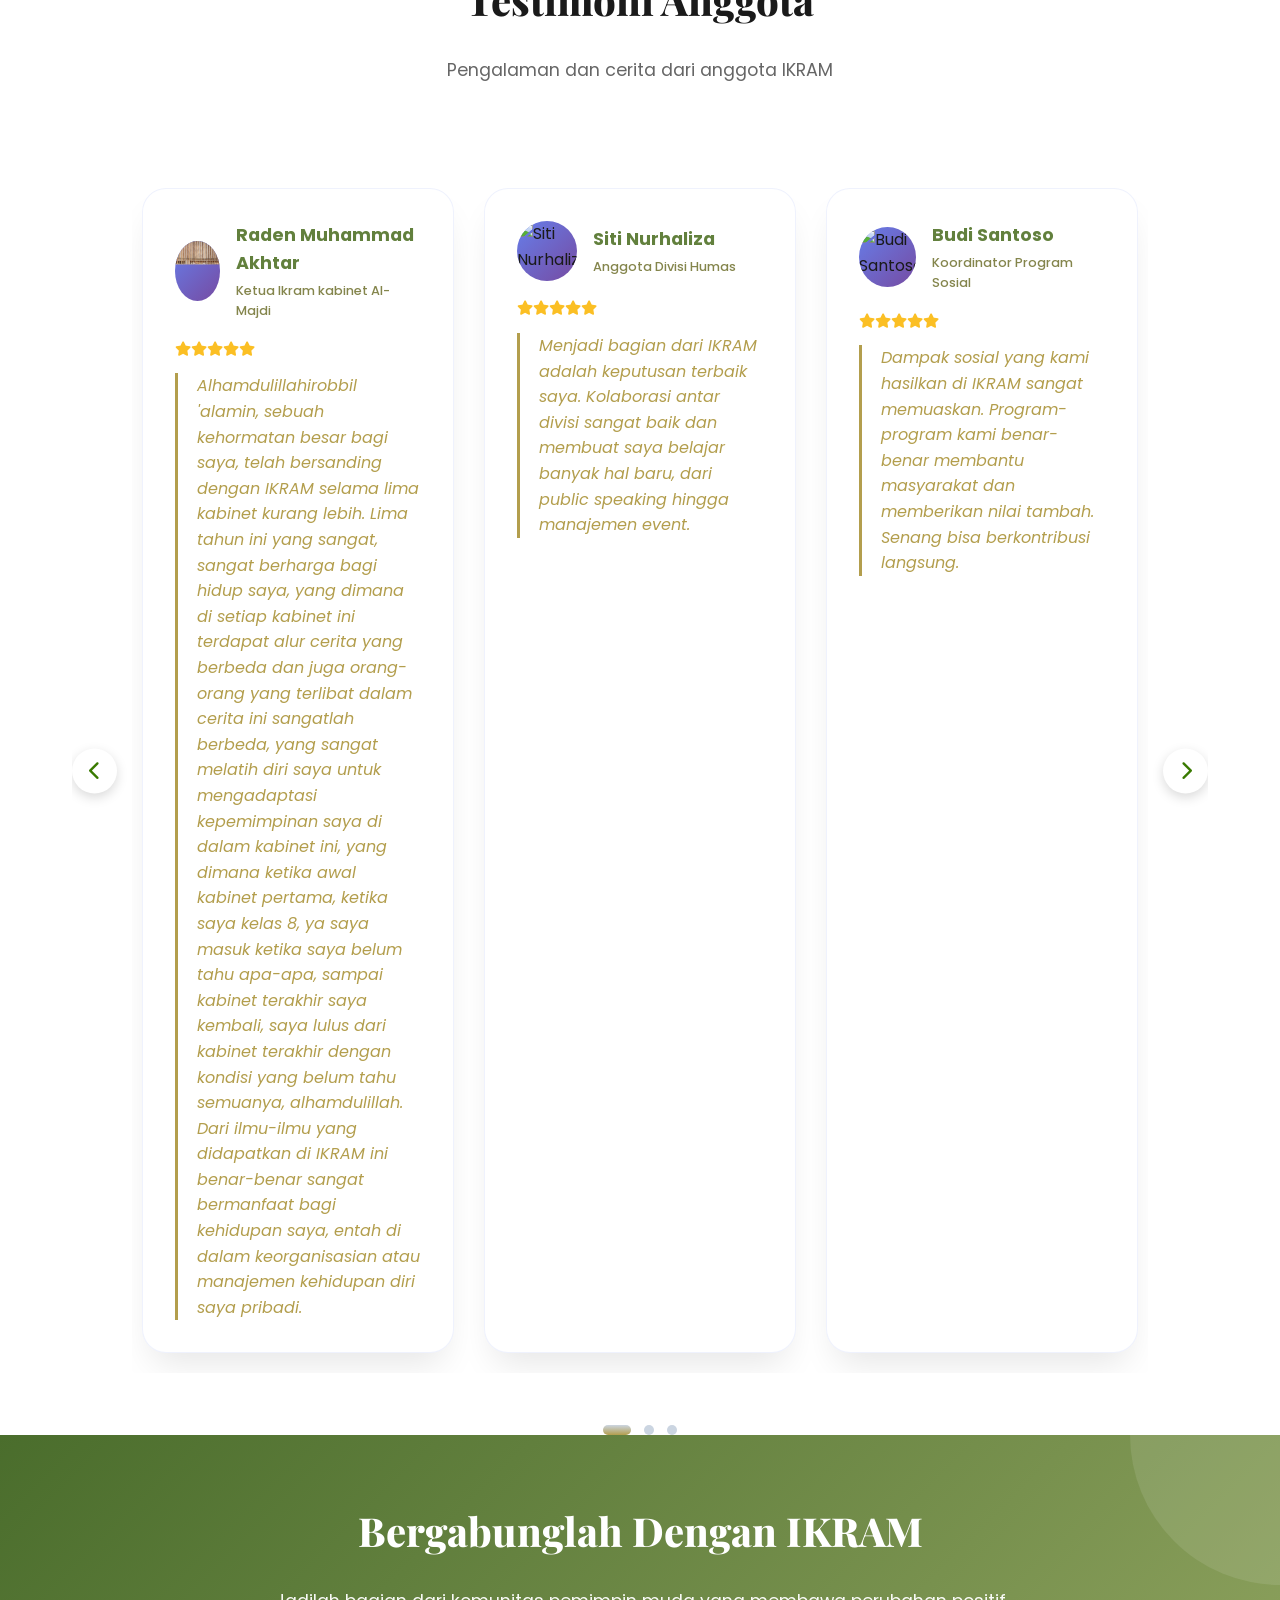
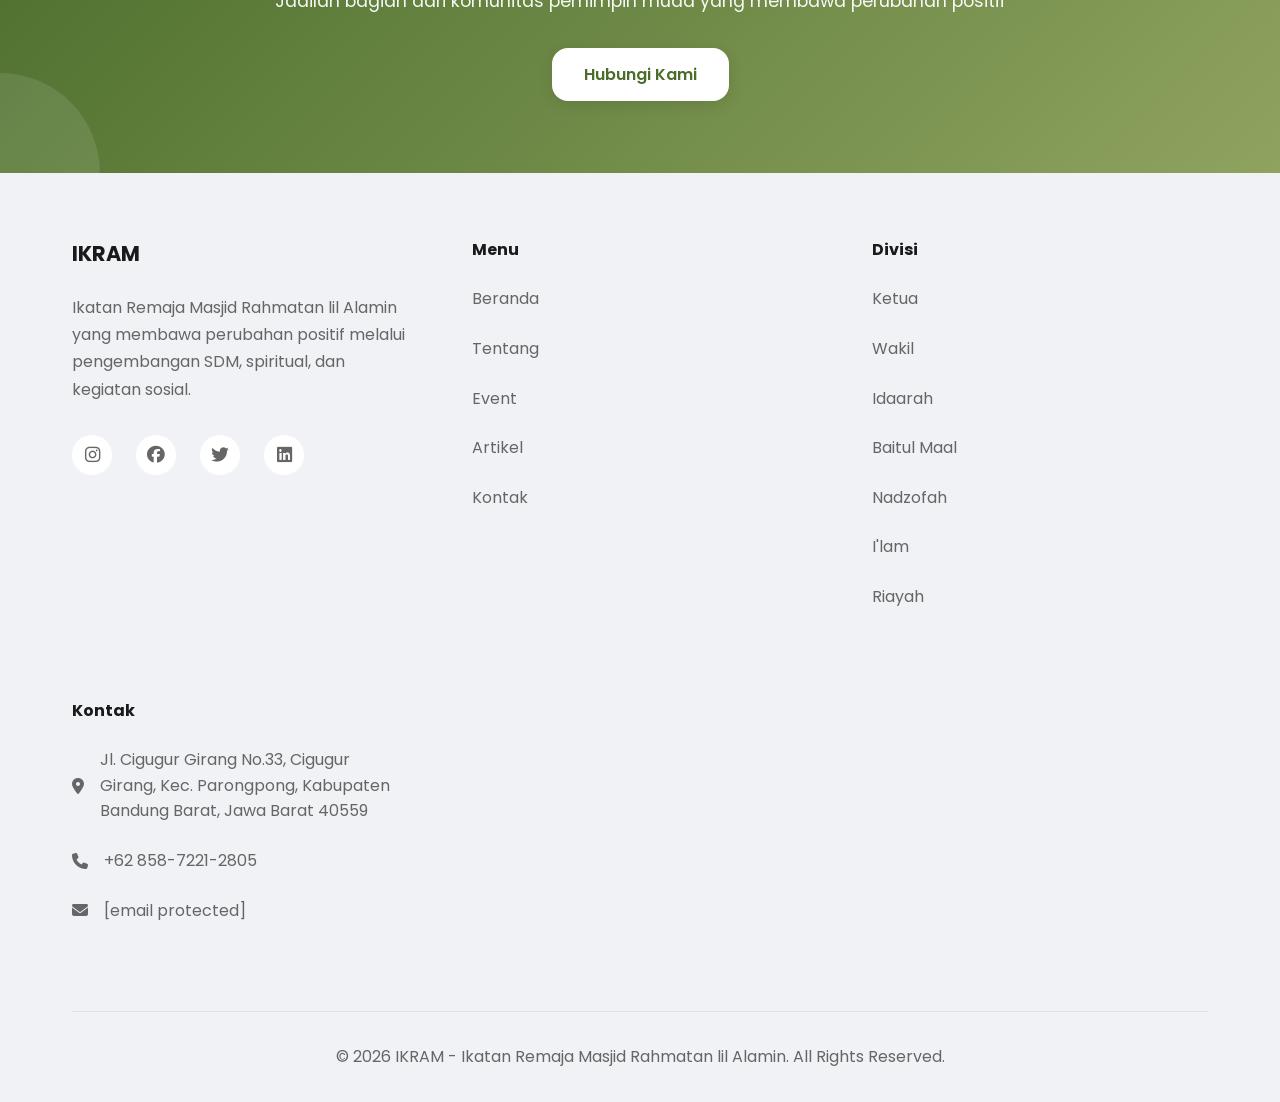
==== commit 8d1ed0a2: "updated" ====
--- a/index.html
+++ b/index.html
@@ -56,7 +56,8 @@
                 <a href="event-supabase.html" class="nav-link">Event</a>
                 <a href="article.html" class="nav-link">Artikel</a>
                 <a href="contact.html" class="nav-link">Kontak</a>
-                <a href="login-supabase.html" id="navAuth" class="nav-link btn-join">Login / Daftar</a>
+                <a href="contact.html" id="navAuth" class="nav-link btn-join">Hubungi</a>
+
             </div>
         </div>
     </nav>
@@ -74,7 +75,8 @@
                 <h1 class="hero-title">Memimpin Organisasi Pelajar Modern</h1>
                 <p class="hero-subtitle">Platform kolaboratif untuk generasi pemimpin muda dengan program kerja yang impactful dan inovatif</p>
                 <div class="hero-buttons">
-                    <a href="register-supabase.html" class="btn btn-primary" data-aos="fade-up" data-aos-delay="100">Daftar Sekarang</a>
+                    <a href="contact.html" class="btn btn-primary" data-aos="fade-up" data-aos-delay="100">Hubungi Kami</a>
+
                     <a href="#about" class="btn btn-secondary scroll-link" data-aos="fade-up" data-aos-delay="200">Pelajari Lebih Lanjut</a>
                 </div>
             </div>
@@ -398,7 +400,7 @@
             <div class="cta-content" data-aos="zoom-in">
                 <h2>Bergabunglah Dengan IKRAM</h2>
                 <p>Jadilah bagian dari komunitas pemimpin muda yang membawa perubahan positif</p>
-                <a href="register-supabase.html" class="btn btn-light">Daftar Sekarang</a>
+                <a href="contact.html" class="btn btn-light">Hubungi Kami</a>
             </div>
         </div>
     </section>
